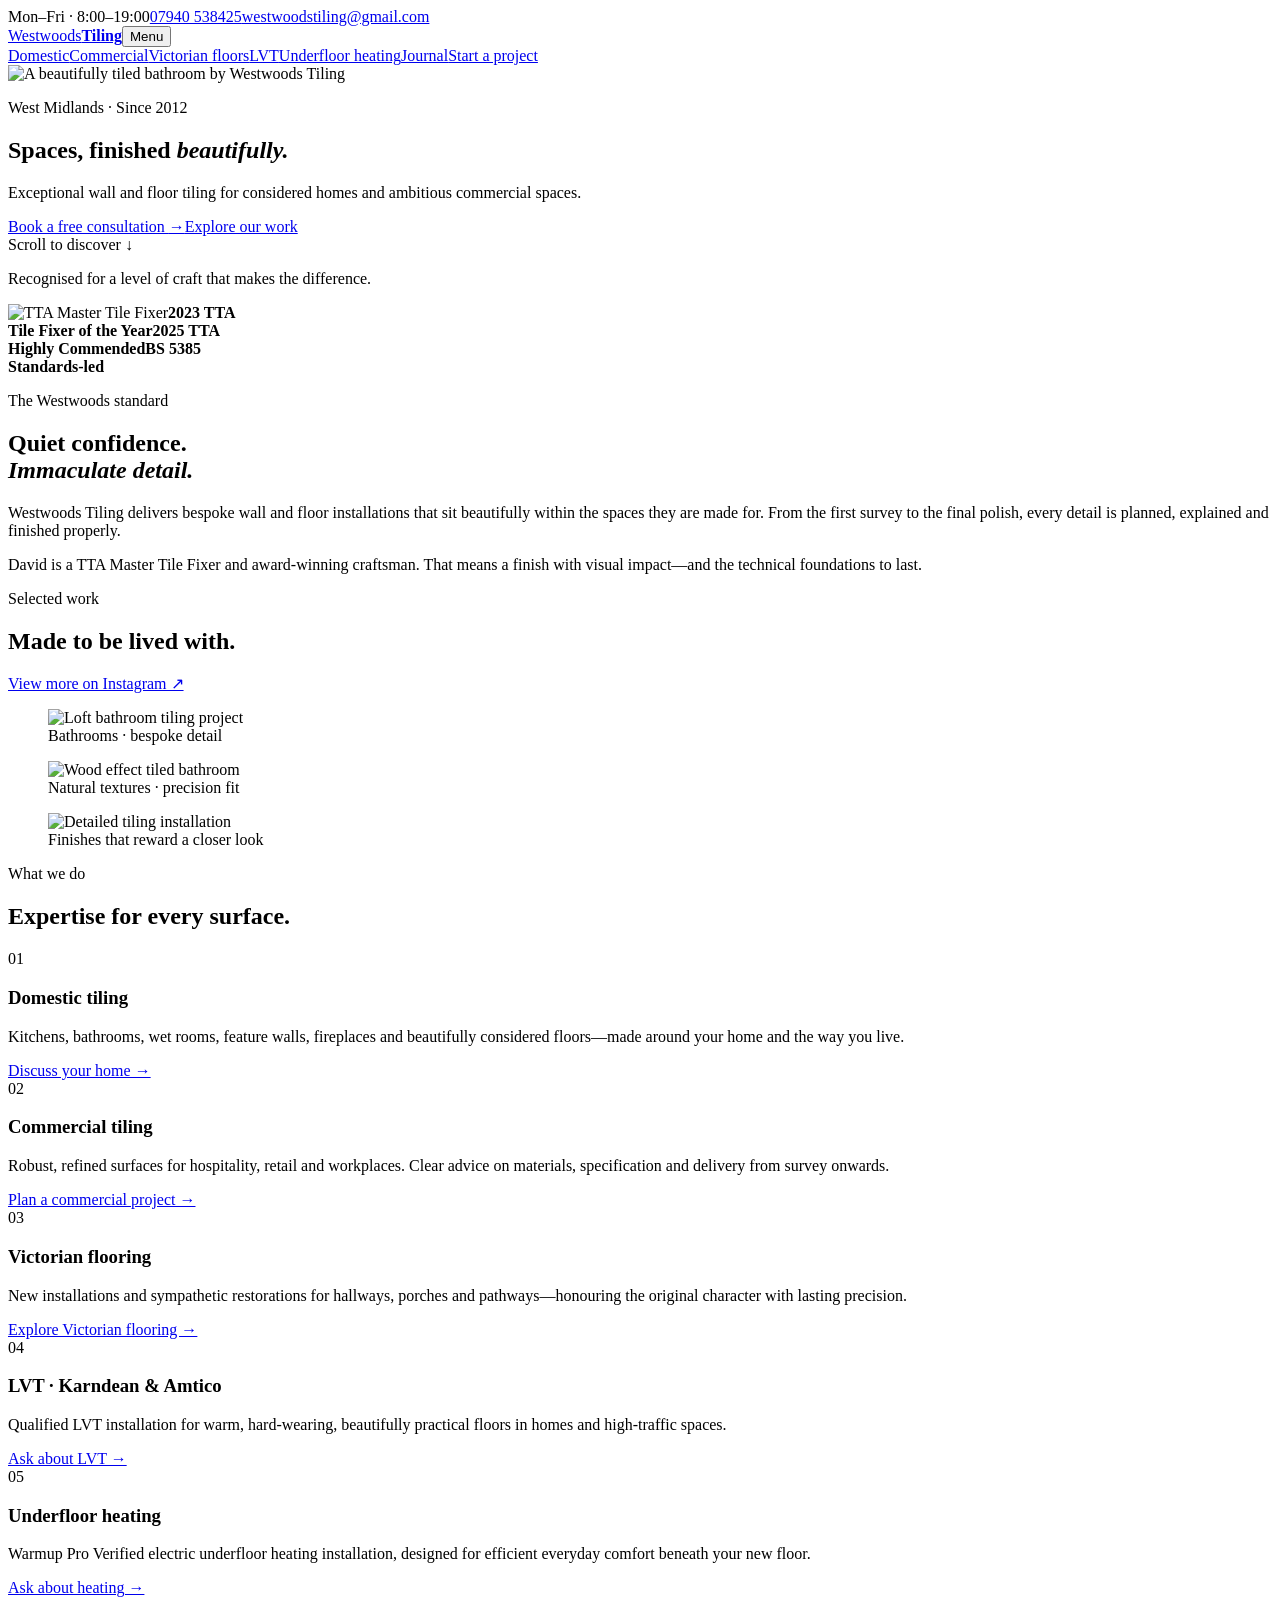
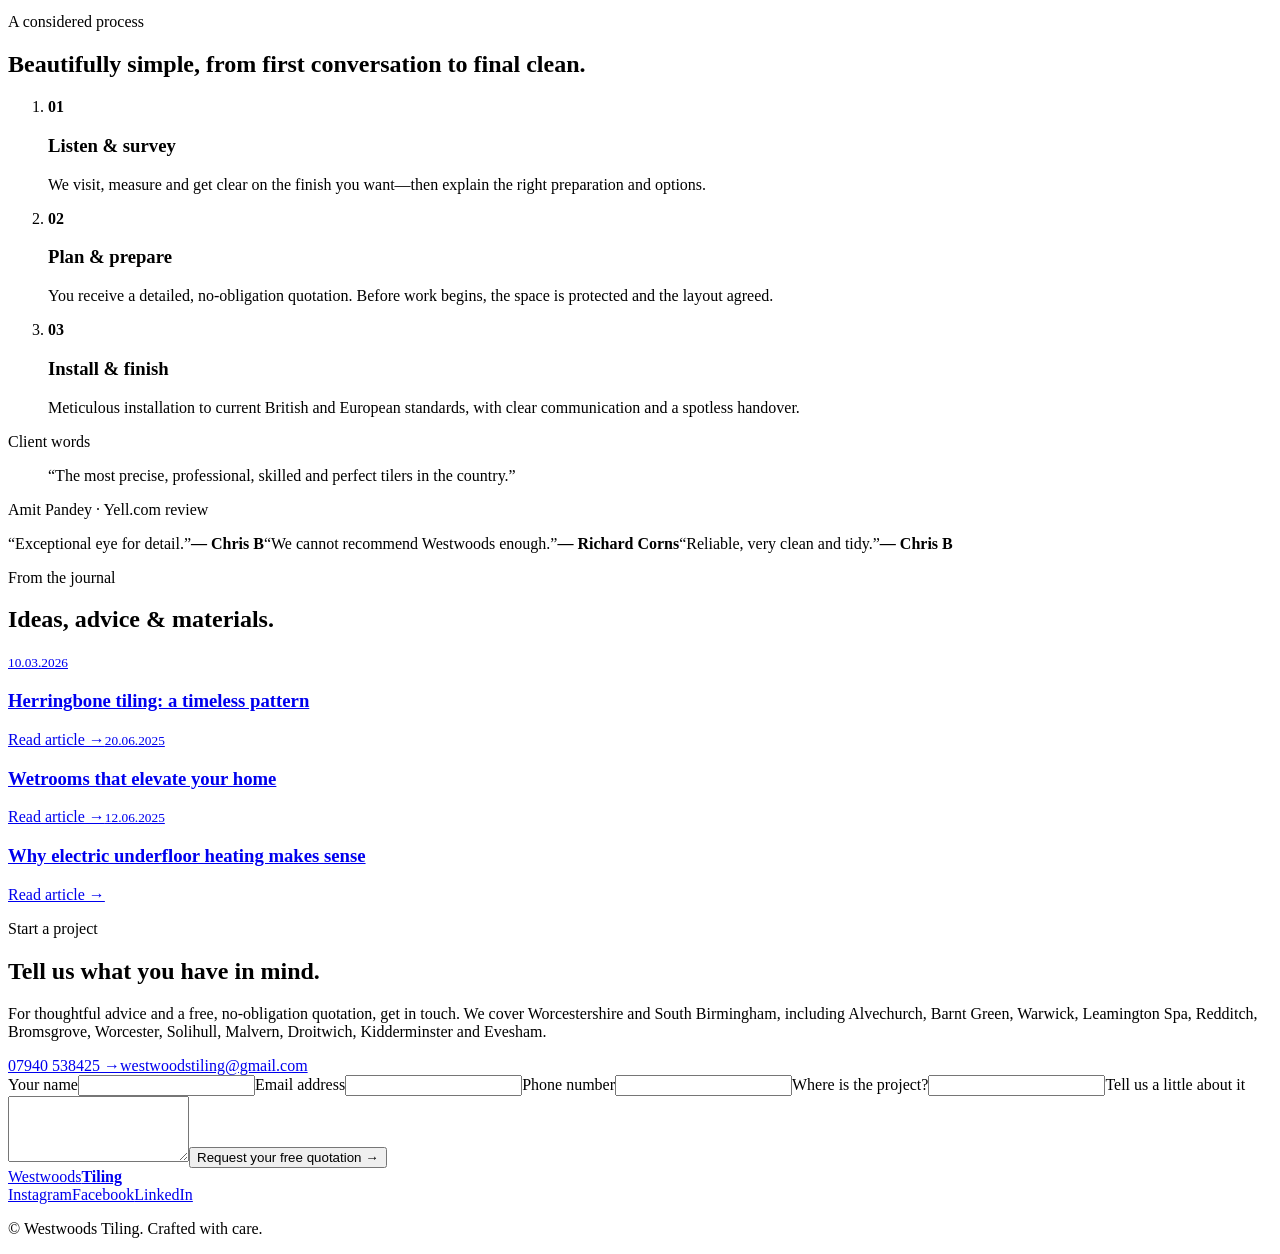
==== index.html @ fbb11a8b "Build premium Westwoods Tiling website" ====
<!doctype html>
<html lang="en-GB">
<head>
  <meta charset="utf-8"><meta name="viewport" content="width=device-width,initial-scale=1">
  <meta name="description" content="Award-winning bespoke wall and floor tiling across Worcestershire and South Birmingham.">
  <title>Westwoods Tiling | Award-winning craftsmanship</title>
  <link rel="preconnect" href="https://fonts.googleapis.com"><link rel="preconnect" href="https://fonts.gstatic.com" crossorigin>
  <link href="https://fonts.googleapis.com/css2?family=DM+Sans:wght@400;500;600;700&family=Playfair+Display:wght@500;600&display=swap" rel="stylesheet">
  <link rel="stylesheet" href="assets/styles.css">
</head>
<body>
  <div class="utility"><span>Mon–Fri · 8:00–19:00</span><a href="tel:07940538425">07940 538425</a><a href="mailto:westwoodstiling@gmail.com">westwoodstiling@gmail.com</a></div>
  <header><a class="brand" href="#top" aria-label="Westwoods Tiling home"><span>Westwoods</span><strong>Tiling</strong></a><button class="menu" aria-expanded="false" aria-controls="nav">Menu <i></i></button><nav id="nav"><a href="services.html#domestic">Domestic</a><a href="services.html#commercial">Commercial</a><a href="services.html#victorian">Victorian floors</a><a href="services.html#lvt">LVT</a><a href="services.html#heating">Underfloor heating</a><a href="#journal">Journal</a><a href="#contact" class="nav-cta">Start a project</a></nav></header>
  <main id="top">
    <section class="hero"><img src="assets/images/hero.webp" alt="A beautifully tiled bathroom by Westwoods Tiling"><div class="hero-shade"></div><div class="hero-copy"><p class="eyebrow">West Midlands · Since 2012</p><h1>Spaces, finished <em>beautifully.</em></h1><p>Exceptional wall and floor tiling for considered homes and ambitious commercial spaces.</p><div class="actions"><a class="button primary" href="#contact">Book a free consultation <span>→</span></a><a class="button ghost" href="#work">Explore our work</a></div></div><div class="scroll">Scroll to discover <span>↓</span></div></section>
    <section class="proof"><p>Recognised for a level of craft that makes the difference.</p><div><img src="assets/images/master-tile-fixer.png" alt="TTA Master Tile Fixer"><b>2023 TTA<br>Tile Fixer of the Year</b><b>2025 TTA<br>Highly Commended</b><b>BS 5385<br>Standards-led</b></div></section>
    <section class="intro"><p class="eyebrow">The Westwoods standard</p><h2>Quiet confidence.<br><em>Immaculate detail.</em></h2><div class="split"><p>Westwoods Tiling delivers bespoke wall and floor installations that sit beautifully within the spaces they are made for. From the first survey to the final polish, every detail is planned, explained and finished properly.</p><p>David is a TTA Master Tile Fixer and award-winning craftsman. That means a finish with visual impact—and the technical foundations to last.</p></div></section>
    <section class="work" id="work"><div class="section-head"><p class="eyebrow">Selected work</p><h2>Made to be lived with.</h2><a href="https://www.instagram.com/westwoodstiling" target="_blank" rel="noopener">View more on Instagram ↗</a></div><div class="gallery"><figure class="large"><img src="assets/images/loft.webp" alt="Loft bathroom tiling project"><figcaption>Bathrooms · bespoke detail</figcaption></figure><figure><img src="assets/images/wood.webp" alt="Wood effect tiled bathroom"><figcaption>Natural textures · precision fit</figcaption></figure><figure><img src="assets/images/work.webp" alt="Detailed tiling installation"><figcaption>Finishes that reward a closer look</figcaption></figure></div></section>
    <section class="services"><p class="eyebrow">What we do</p><h2>Expertise for every surface.</h2><div class="service-grid">
      <article id="domestic"><span>01</span><h3>Domestic tiling</h3><p>Kitchens, bathrooms, wet rooms, feature walls, fireplaces and beautifully considered floors—made around your home and the way you live.</p><a href="#contact">Discuss your home →</a></article>
      <article id="commercial"><span>02</span><h3>Commercial tiling</h3><p>Robust, refined surfaces for hospitality, retail and workplaces. Clear advice on materials, specification and delivery from survey onwards.</p><a href="#contact">Plan a commercial project →</a></article>
      <article id="victorian"><span>03</span><h3>Victorian flooring</h3><p>New installations and sympathetic restorations for hallways, porches and pathways—honouring the original character with lasting precision.</p><a href="#contact">Explore Victorian flooring →</a></article>
      <article id="lvt"><span>04</span><h3>LVT · Karndean &amp; Amtico</h3><p>Qualified LVT installation for warm, hard-wearing, beautifully practical floors in homes and high-traffic spaces.</p><a href="#contact">Ask about LVT →</a></article>
      <article id="heating"><span>05</span><h3>Underfloor heating</h3><p>Warmup Pro Verified electric underfloor heating installation, designed for efficient everyday comfort beneath your new floor.</p><a href="#contact">Ask about heating →</a></article>
    </div></section>
    <section class="process"><div><p class="eyebrow">A considered process</p><h2>Beautifully simple, from first conversation to final clean.</h2></div><ol><li><b>01</b><div><h3>Listen &amp; survey</h3><p>We visit, measure and get clear on the finish you want—then explain the right preparation and options.</p></div></li><li><b>02</b><div><h3>Plan &amp; prepare</h3><p>You receive a detailed, no-obligation quotation. Before work begins, the space is protected and the layout agreed.</p></div></li><li><b>03</b><div><h3>Install &amp; finish</h3><p>Meticulous installation to current British and European standards, with clear communication and a spotless handover.</p></div></li></ol></section>
    <section class="testimonial" id="testimonials"><p class="eyebrow">Client words</p><blockquote>“The most precise, professional, skilled and perfect tilers in the country.”</blockquote><p class="author">Amit Pandey · Yell.com review</p><div class="review-strip"><span>“Exceptional eye for detail.”<b>— Chris B</b></span><span>“We cannot recommend Westwoods enough.”<b>— Richard Corns</b></span><span>“Reliable, very clean and tidy.”<b>— Chris B</b></span></div></section>
    <section class="journal" id="journal"><p class="eyebrow">From the journal</p><h2>Ideas, advice &amp; materials.</h2><div class="journal-grid"><a href="#contact"><small>10.03.2026</small><h3>Herringbone tiling: a timeless pattern</h3><span>Read article →</span></a><a href="#contact"><small>20.06.2025</small><h3>Wetrooms that elevate your home</h3><span>Read article →</span></a><a href="#contact"><small>12.06.2025</small><h3>Why electric underfloor heating makes sense</h3><span>Read article →</span></a></div></section>
    <section class="contact" id="contact"><div><p class="eyebrow">Start a project</p><h2>Tell us what you have in mind.</h2><p>For thoughtful advice and a free, no-obligation quotation, get in touch. We cover Worcestershire and South Birmingham, including Alvechurch, Barnt Green, Warwick, Leamington Spa, Redditch, Bromsgrove, Worcester, Solihull, Malvern, Droitwich, Kidderminster and Evesham.</p><a href="tel:07940538425" class="call">07940 538425 <span>→</span></a><a href="mailto:westwoodstiling@gmail.com">westwoodstiling@gmail.com</a></div><form action="mailto:westwoodstiling@gmail.com" method="post" enctype="text/plain"><label>Your name<input required name="name" autocomplete="name"></label><label>Email address<input required type="email" name="email" autocomplete="email"></label><label>Phone number<input required type="tel" name="phone" autocomplete="tel"></label><label>Where is the project?<input name="location"></label><label>Tell us a little about it<textarea required name="notes" rows="4"></textarea></label><button class="button primary">Request your free quotation <span>→</span></button></form></section>
  </main>
  <footer><a class="brand" href="#top"><span>Westwoods</span><strong>Tiling</strong></a><div><a href="https://www.instagram.com/westwoodstiling" target="_blank" rel="noopener">Instagram</a><a href="https://www.facebook.com/westwoodstiling" target="_blank" rel="noopener">Facebook</a><a href="https://www.linkedin.com/in/david-westwood-88a6281a1" target="_blank" rel="noopener">LinkedIn</a></div><p>© <span id="year"></span> Westwoods Tiling. Crafted with care.</p></footer><script src="assets/main.js"></script>
</body></html>
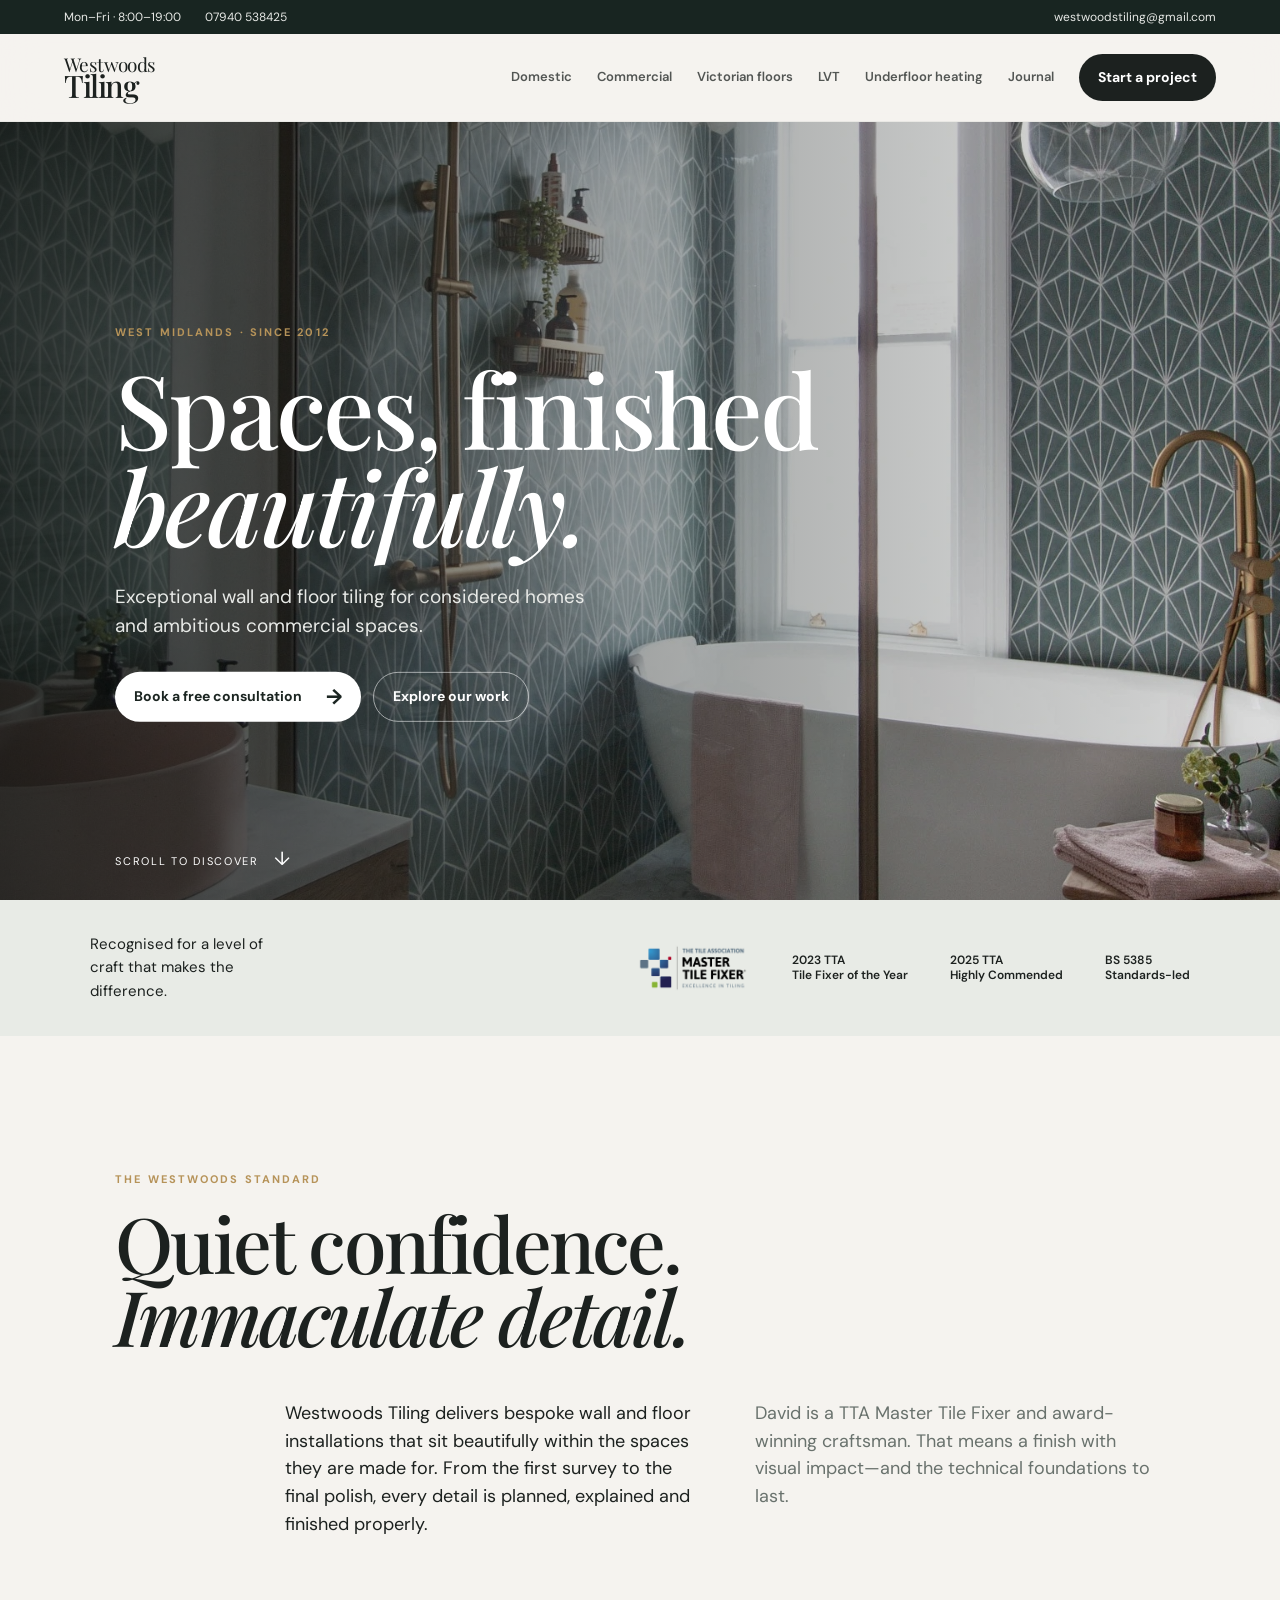
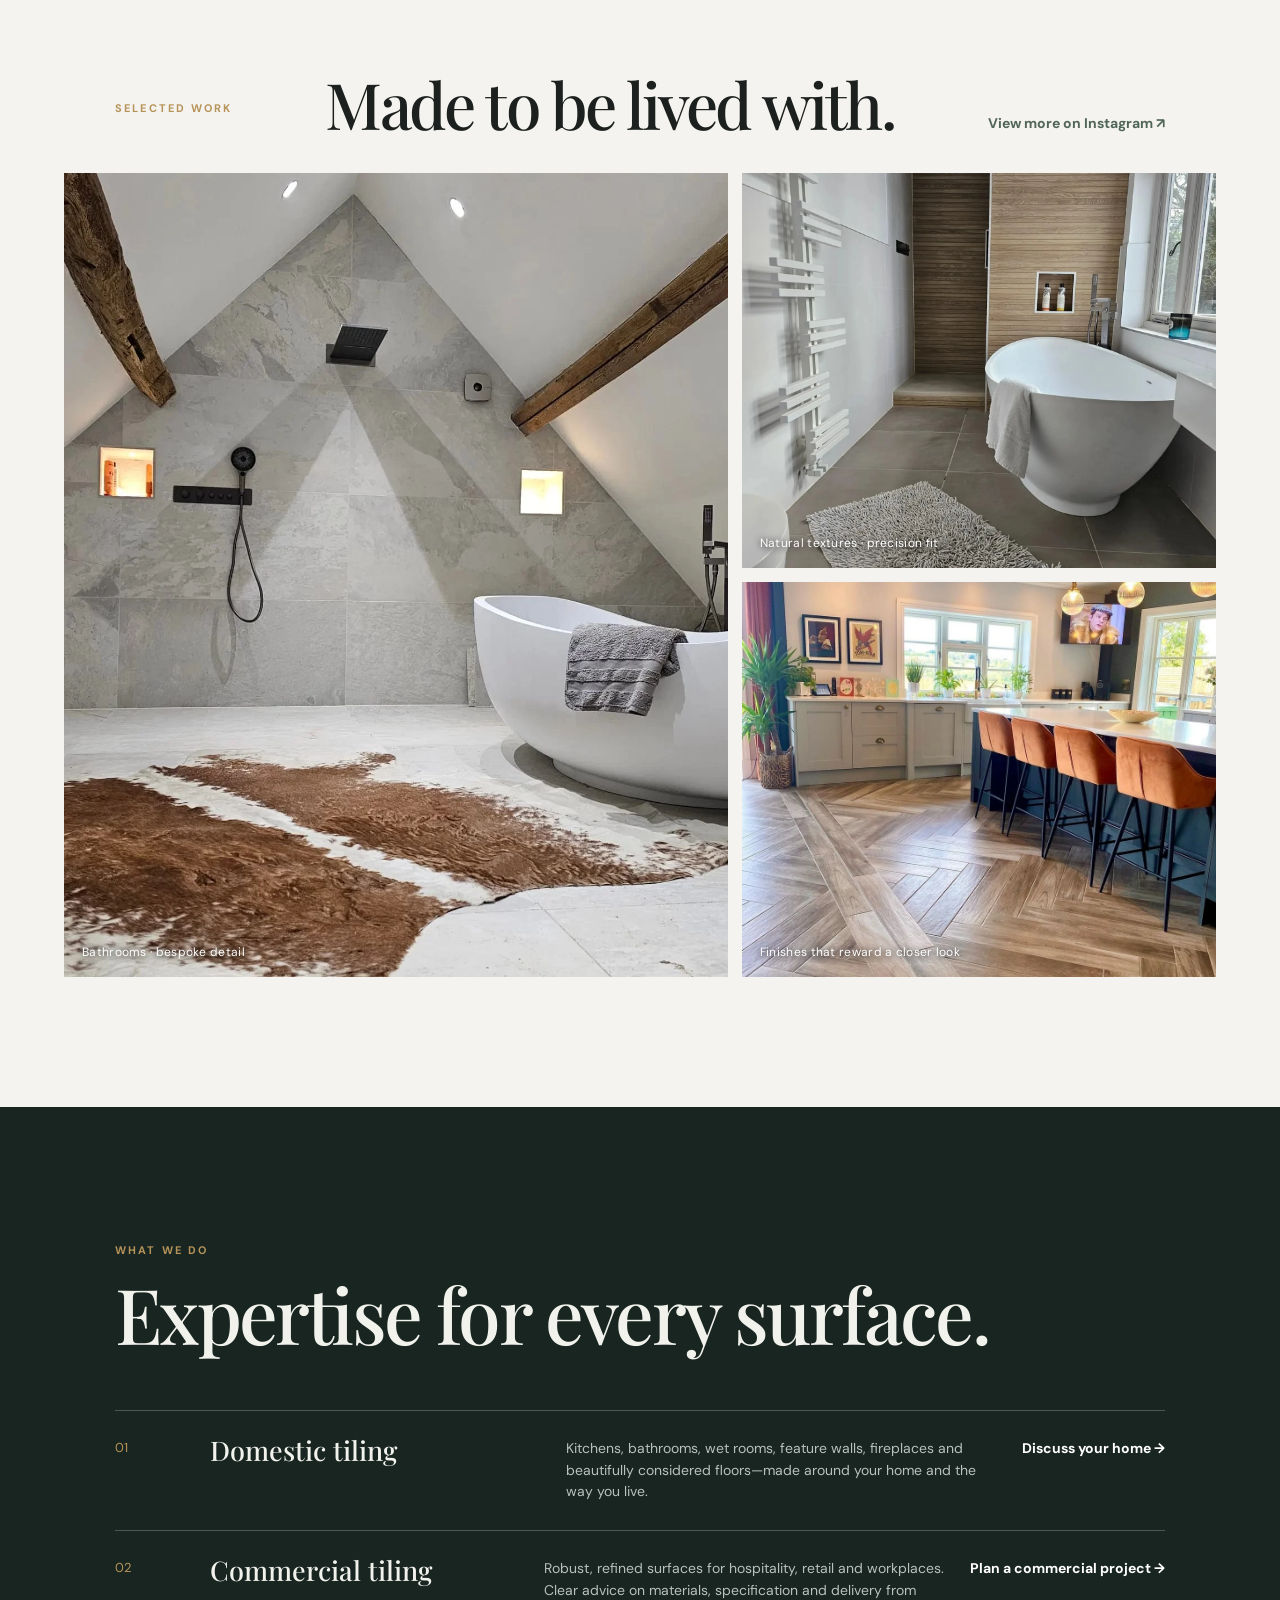
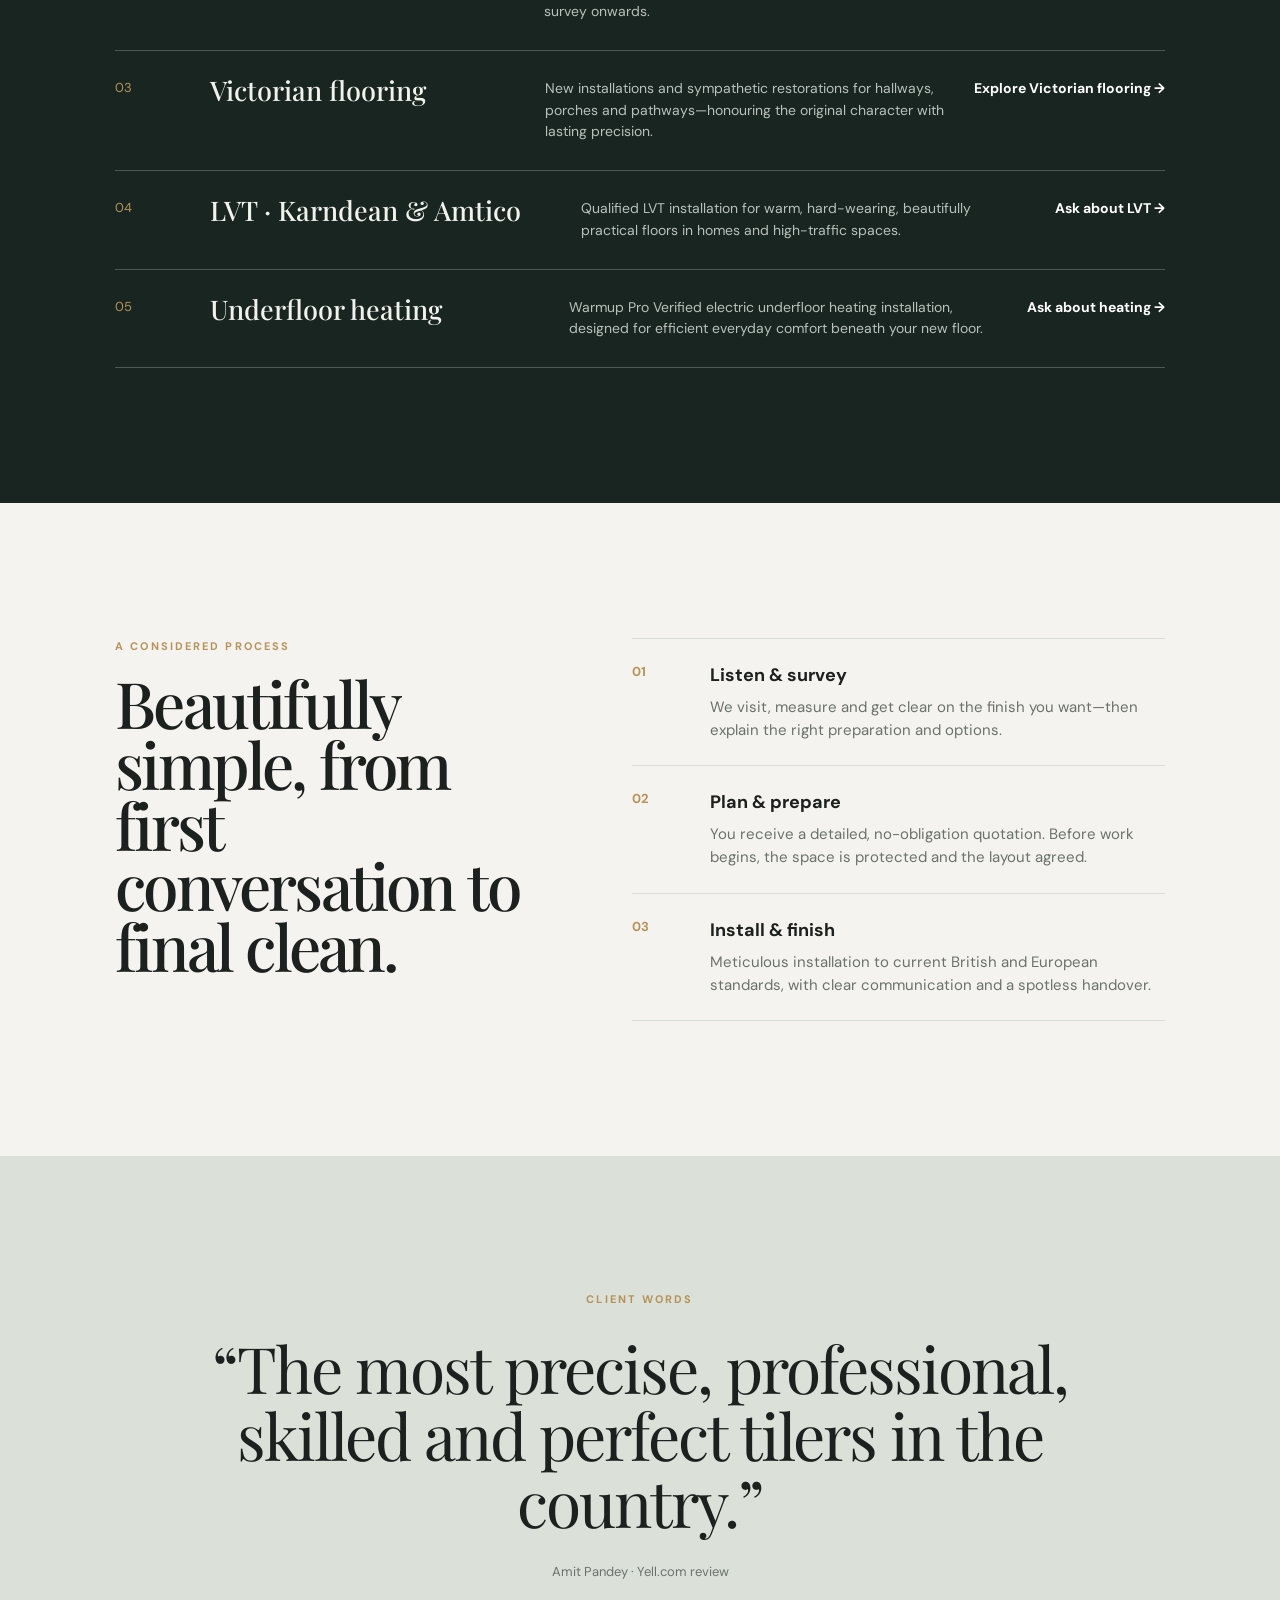
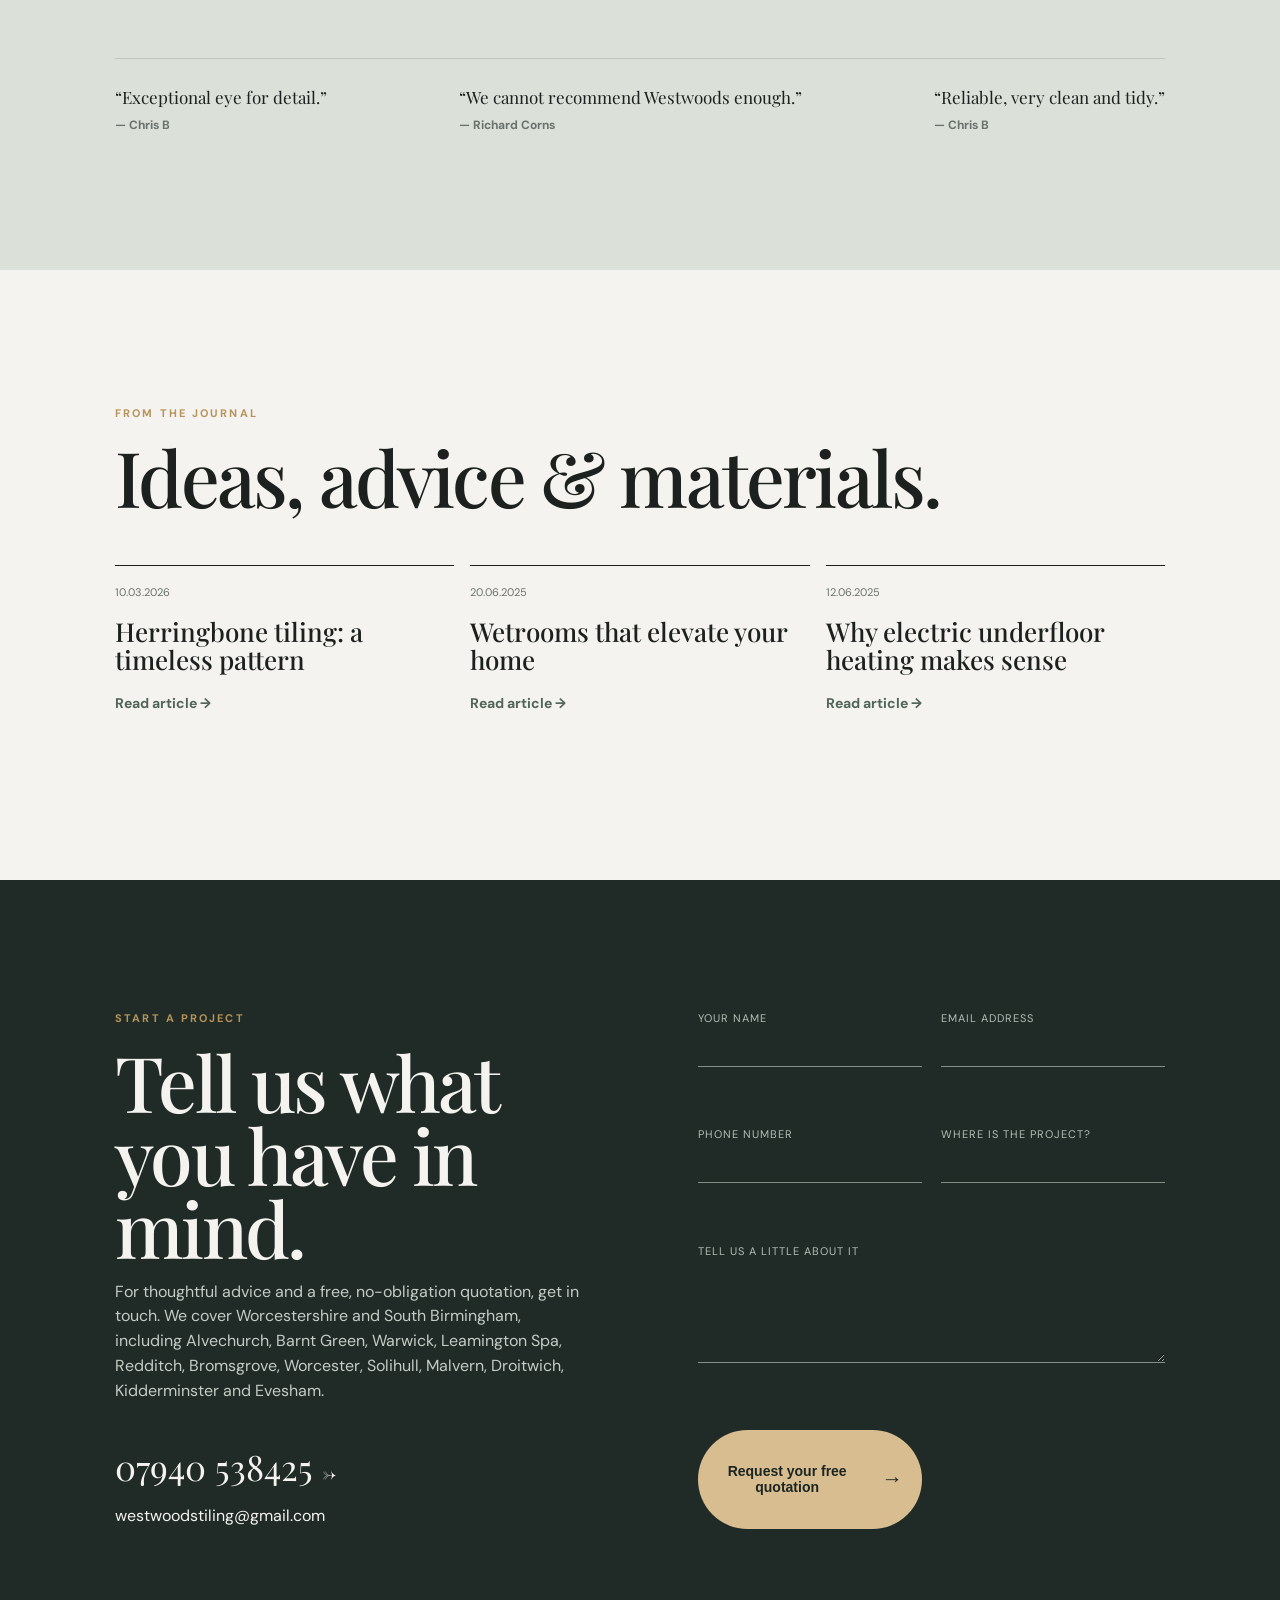
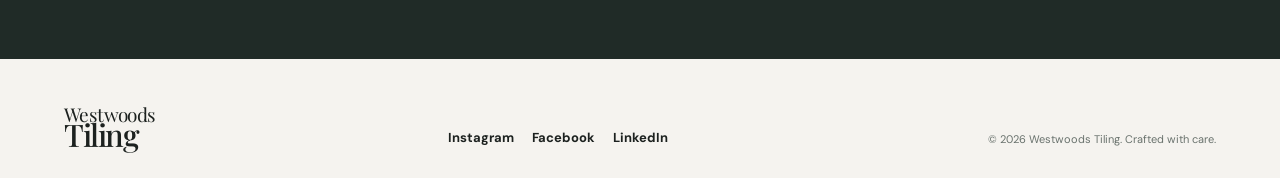
==== commit 74dd5002: "Link dedicated page navigation" ====
--- a/index.html
+++ b/index.html
@@ -10,7 +10,7 @@
 </head>
 <body>
   <div class="utility"><span>Mon–Fri · 8:00–19:00</span><a href="tel:07940538425">07940 538425</a><a href="mailto:westwoodstiling@gmail.com">westwoodstiling@gmail.com</a></div>
-  <header><a class="brand" href="#top" aria-label="Westwoods Tiling home"><span>Westwoods</span><strong>Tiling</strong></a><button class="menu" aria-expanded="false" aria-controls="nav">Menu <i></i></button><nav id="nav"><a href="services.html#domestic">Domestic</a><a href="services.html#commercial">Commercial</a><a href="services.html#victorian">Victorian floors</a><a href="services.html#lvt">LVT</a><a href="services.html#heating">Underfloor heating</a><a href="#journal">Journal</a><a href="#contact" class="nav-cta">Start a project</a></nav></header>
+  <header><a class="brand" href="#top" aria-label="Westwoods Tiling home"><span>Westwoods</span><strong>Tiling</strong></a><button class="menu" aria-expanded="false" aria-controls="nav">Menu <i></i></button><nav id="nav"><a href="domestic.html">Domestic</a><a href="commercial.html">Commercial</a><a href="victorian.html">Victorian floors</a><a href="lvt.html">LVT</a><a href="heating.html">Underfloor heating</a><a href="blog.html">Journal</a><a href="contact.html" class="nav-cta">Start a project</a></nav></header>
   <main id="top">
     <section class="hero"><img src="assets/images/hero.webp" alt="A beautifully tiled bathroom by Westwoods Tiling"><div class="hero-shade"></div><div class="hero-copy"><p class="eyebrow">West Midlands · Since 2012</p><h1>Spaces, finished <em>beautifully.</em></h1><p>Exceptional wall and floor tiling for considered homes and ambitious commercial spaces.</p><div class="actions"><a class="button primary" href="#contact">Book a free consultation <span>→</span></a><a class="button ghost" href="#work">Explore our work</a></div></div><div class="scroll">Scroll to discover <span>↓</span></div></section>
     <section class="proof"><p>Recognised for a level of craft that makes the difference.</p><div><img src="assets/images/master-tile-fixer.png" alt="TTA Master Tile Fixer"><b>2023 TTA<br>Tile Fixer of the Year</b><b>2025 TTA<br>Highly Commended</b><b>BS 5385<br>Standards-led</b></div></section>
--- a/assets/styles.css
+++ b/assets/styles.css
@@ -0,0 +1,2 @@
+:root{--ink:#1c211f;--deep:#182521;--cream:#f5f3ef;--line:#d9ddd7;--muted:#69726d;--gold:#b69359}*{box-sizing:border-box}html{scroll-behavior:smooth}body{margin:0;background:var(--cream);color:var(--ink);font-family:'DM Sans',Arial,sans-serif;font-size:16px;line-height:1.55}a{color:inherit;text-decoration:none}.utility{height:34px;background:var(--deep);color:#e7e9e6;padding:0 5vw;display:flex;gap:24px;align-items:center;font-size:12px}.utility a:last-child{margin-left:auto}header{height:88px;padding:0 5vw;display:flex;justify-content:space-between;align-items:center;background:rgba(245,243,239,.93);backdrop-filter:blur(18px);position:sticky;top:0;z-index:10;border-bottom:1px solid rgba(28,33,31,.05)}.brand{font-family:'Playfair Display',serif;display:flex;flex-direction:column;line-height:.82;font-size:19px;letter-spacing:-.6px}.brand strong{font-size:31px;font-weight:500;letter-spacing:-1.5px}nav{display:flex;align-items:center;gap:25px;font-size:13px;font-weight:600}nav>a:not(.nav-cta){opacity:.75}nav>a:hover{opacity:1}.nav-cta,.button{display:inline-flex;align-items:center;justify-content:center;gap:24px;border-radius:999px;padding:13px 19px;font-size:14px;font-weight:700;border:0;cursor:pointer;transition:.25s}.nav-cta{background:var(--ink);color:white}.menu{display:none}.hero{height:calc(100svh - 122px);min-height:610px;position:relative;color:white;overflow:hidden}.hero>img{width:100%;height:100%;object-fit:cover;object-position:center 55%;filter:saturate(.74)}.hero-shade{position:absolute;inset:0;background:linear-gradient(90deg,rgba(10,16,14,.78) 0%,rgba(10,16,14,.39) 48%,rgba(10,16,14,.08))}.hero-copy{position:absolute;top:50%;left:9vw;max-width:760px;transform:translateY(-47%)}.eyebrow{text-transform:uppercase;letter-spacing:2.1px;font-size:11px;font-weight:700;color:var(--gold);margin:0 0 18px}.hero h1,h2{font-family:'Playfair Display',serif;font-weight:500;letter-spacing:-2.8px;line-height:.95;margin:0}.hero h1{font-size:clamp(56px,8vw,123px)}em{font-style:italic}.hero-copy>p:not(.eyebrow){font-size:19px;max-width:495px;margin:28px 0 32px;color:#e8eae7}.actions{display:flex;gap:12px;flex-wrap:wrap}.primary{background:#fff;color:#1b2521}.primary:hover{background:#d9c09a}.button span,.call span{font-size:21px;line-height:0}.ghost{border:1px solid rgba(255,255,255,.55);color:white}.ghost:hover{background:white;color:var(--ink)}.scroll{position:absolute;bottom:27px;left:9vw;font-size:11px;text-transform:uppercase;letter-spacing:1.7px}.scroll span{font-size:19px;margin-left:10px}.proof{padding:33px 7vw;background:#e8ebe6;display:flex;justify-content:space-between;align-items:center;gap:30px}.proof>p{font-size:15px;max-width:200px;margin:0}.proof>div{display:flex;align-items:center;gap:42px}.proof img{width:114px;height:50px;object-fit:contain;mix-blend-mode:multiply}.proof b{font-size:12px;font-weight:600;line-height:1.25}.intro,.services,.journal{padding:135px 9vw}.intro h2,.services h2,.journal h2,.contact h2{font-size:clamp(45px,6vw,82px)}.split{display:grid;grid-template-columns:1fr 1fr;gap:60px;max-width:880px;margin:48px 0 0 auto}.split p{font-size:18px;margin:0}.split p+ p{color:var(--muted)}.work{padding:0 5vw 130px}.section-head{display:flex;align-items:end;justify-content:space-between;margin:0 4vw 38px}.section-head h2{font-size:clamp(40px,5vw,68px)}.section-head a,.service-grid a,.journal span{color:#516559;font-weight:700;font-size:14px}.gallery{display:grid;grid-template-columns:1.4fr 1fr;gap:14px}.gallery figure{margin:0;height:395px;position:relative;overflow:hidden;background:#ddd}.gallery .large{grid-row:span 2;height:804px}.gallery img{height:100%;width:100%;object-fit:cover;transition:transform .7s}.gallery figure:hover img{transform:scale(1.04)}figcaption{position:absolute;bottom:15px;left:18px;color:white;font-size:12px;letter-spacing:.3px;text-shadow:0 1px 7px #000}.services{background:var(--deep);color:#f2f2ed}.services h2{margin-bottom:60px}.service-grid{border-top:1px solid rgba(255,255,255,.23)}.service-grid article{display:grid;grid-template-columns:70px 1fr 1.3fr auto;gap:25px;padding:27px 0;border-bottom:1px solid rgba(255,255,255,.23);align-items:start}.service-grid span{color:var(--gold);font-size:13px}.service-grid h3{font-family:'Playfair Display',serif;font-size:27px;font-weight:500;margin:-8px 0 0}.service-grid p{margin:0;color:#bac1bc;font-size:14px;max-width:460px}.service-grid a{color:#fff;white-space:nowrap}.process{display:grid;grid-template-columns:.9fr 1.1fr;gap:80px;padding:135px 9vw}.process h2{font-size:clamp(40px,5vw,68px)}ol{list-style:none;padding:0;margin:0}ol li{display:grid;grid-template-columns:60px 1fr;gap:18px;padding:23px 0;border-top:1px solid var(--line)}ol li:last-child{border-bottom:1px solid var(--line)}ol b{color:var(--gold);font-size:13px}ol h3{margin:0 0 6px;font-size:18px}ol p{margin:0;color:var(--muted);font-size:15px}.testimonial{background:#dbe0d9;text-align:center;padding:135px 9vw}.testimonial blockquote{font-family:'Playfair Display',serif;font-size:clamp(35px,5vw,68px);line-height:1.05;letter-spacing:-2px;max-width:1000px;margin:26px auto}.author{font-size:13px;color:var(--muted)}.review-strip{display:flex;justify-content:space-between;gap:20px;border-top:1px solid #bdc5bc;margin-top:76px;padding-top:25px;text-align:left}.review-strip span{font-family:'Playfair Display',serif;font-size:17px}.review-strip b{display:block;font-family:'DM Sans';font-size:12px;color:var(--muted);margin-top:6px}.journal-grid{display:grid;grid-template-columns:repeat(3,1fr);gap:16px;margin-top:52px}.journal-grid a{border-top:1px solid var(--ink);padding:18px 0 30px;min-height:180px;display:flex;flex-direction:column;align-items:start}.journal-grid small{font-size:11px;color:var(--muted)}.journal-grid h3{font-family:'Playfair Display',serif;font-size:26px;line-height:1.1;font-weight:500;margin:17px 0}.journal-grid span{margin-top:auto}.contact{background:#202b27;color:#f5f3ef;display:grid;grid-template-columns:1fr 1fr;gap:9vw;padding:130px 9vw}.contact>div>p:not(.eyebrow){color:#c5ccc5;max-width:520px}.contact .call{font-family:'Playfair Display',serif;font-size:35px;display:block;margin:36px 0 10px}.contact form{display:grid;grid-template-columns:1fr 1fr;gap:19px}.contact label{font-size:11px;text-transform:uppercase;letter-spacing:1px;color:#b4beb5}.contact input,.contact textarea{display:block;width:100%;background:transparent;border:0;border-bottom:1px solid #829088;padding:9px 0;color:white;font:16px 'DM Sans';outline:none}.contact label:last-of-type{grid-column:span 2}.contact form button{justify-self:start;margin-top:8px}.contact .primary{background:#d8bd90}footer{padding:48px 5vw 30px;display:grid;grid-template-columns:1fr 1fr 1fr;align-items:end}footer div{display:flex;gap:18px;font-size:13px;font-weight:700}footer p{font-size:11px;color:var(--muted);text-align:right;margin:0}
+@media(max-width:800px){.utility{padding:0 20px;gap:14px}.utility span,.utility a:last-child{display:none}header{height:73px;padding:0 20px}.menu{display:flex;border:0;background:transparent;gap:9px;font:600 13px 'DM Sans';align-items:center}.menu i,.menu i:after{height:1px;width:16px;background:var(--ink);display:block;content:'';position:relative}.menu i:after{position:absolute;top:5px}nav{display:none;position:absolute;top:73px;left:0;right:0;background:var(--cream);padding:12px 20px 22px;box-shadow:0 16px 25px #1c211f12;flex-direction:column;align-items:start;gap:17px}nav.open{display:flex}.hero{height:calc(100svh - 107px);min-height:600px}.hero-copy{left:24px;right:24px}.hero h1{font-size:60px;letter-spacing:-2px}.hero-copy>p:not(.eyebrow){font-size:16px}.scroll{left:24px}.proof{padding:26px 24px;display:block}.proof>p{max-width:none;margin-bottom:20px}.proof>div{gap:14px;justify-content:space-between}.proof img{width:91px}.proof b{font-size:10px}.intro,.services,.journal{padding:80px 24px}.split,.process,.contact{display:block}.split{margin-top:30px}.split p{font-size:16px;margin:0 0 20px}.work{padding:0 12px 80px}.section-head{margin:0 12px 30px;display:block}.section-head h2{margin-bottom:17px}.gallery{grid-template-columns:1fr 1fr;gap:8px}.gallery figure{height:235px}.gallery .large{height:480px;grid-column:span 2;grid-row:auto}.service-grid article{grid-template-columns:35px 1fr;gap:12px;padding:24px 0}.service-grid p,.service-grid a{grid-column:2}.service-grid h3{font-size:24px}.process{padding:80px 24px}.process>div{margin-bottom:44px}.testimonial{padding:80px 24px}.testimonial blockquote{letter-spacing:-1px}.review-strip{display:block;margin-top:45px}.review-strip span{display:block;margin:0 0 22px}.journal-grid{display:block;margin-top:30px}.journal-grid a{min-height:145px}.contact{padding:80px 24px}.contact>div{margin-bottom:48px}.contact .call{font-size:29px}.contact form{display:block}.contact label{display:block;margin-bottom:20px}.contact form button{width:100%}footer{padding:35px 24px;display:block}footer div{margin:26px 0}footer p{text-align:left}.contact h2{font-size:48px}}
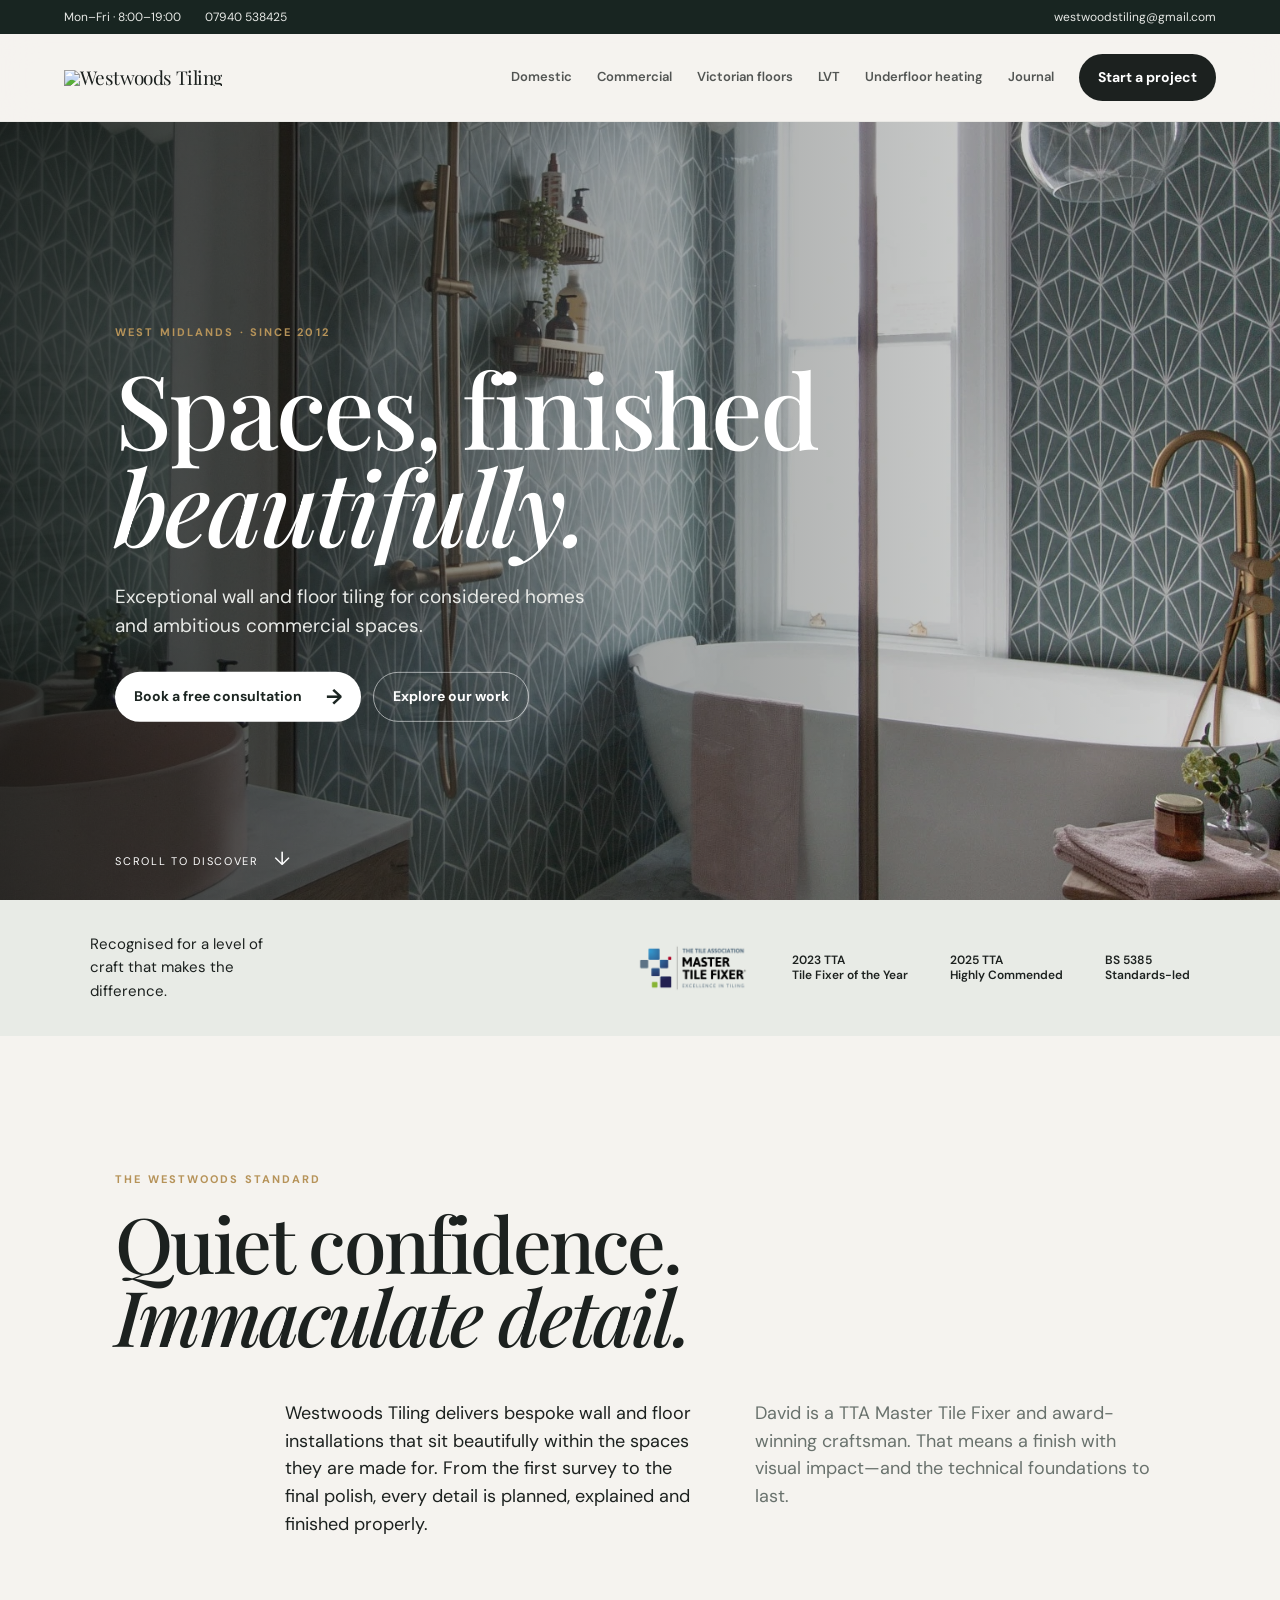
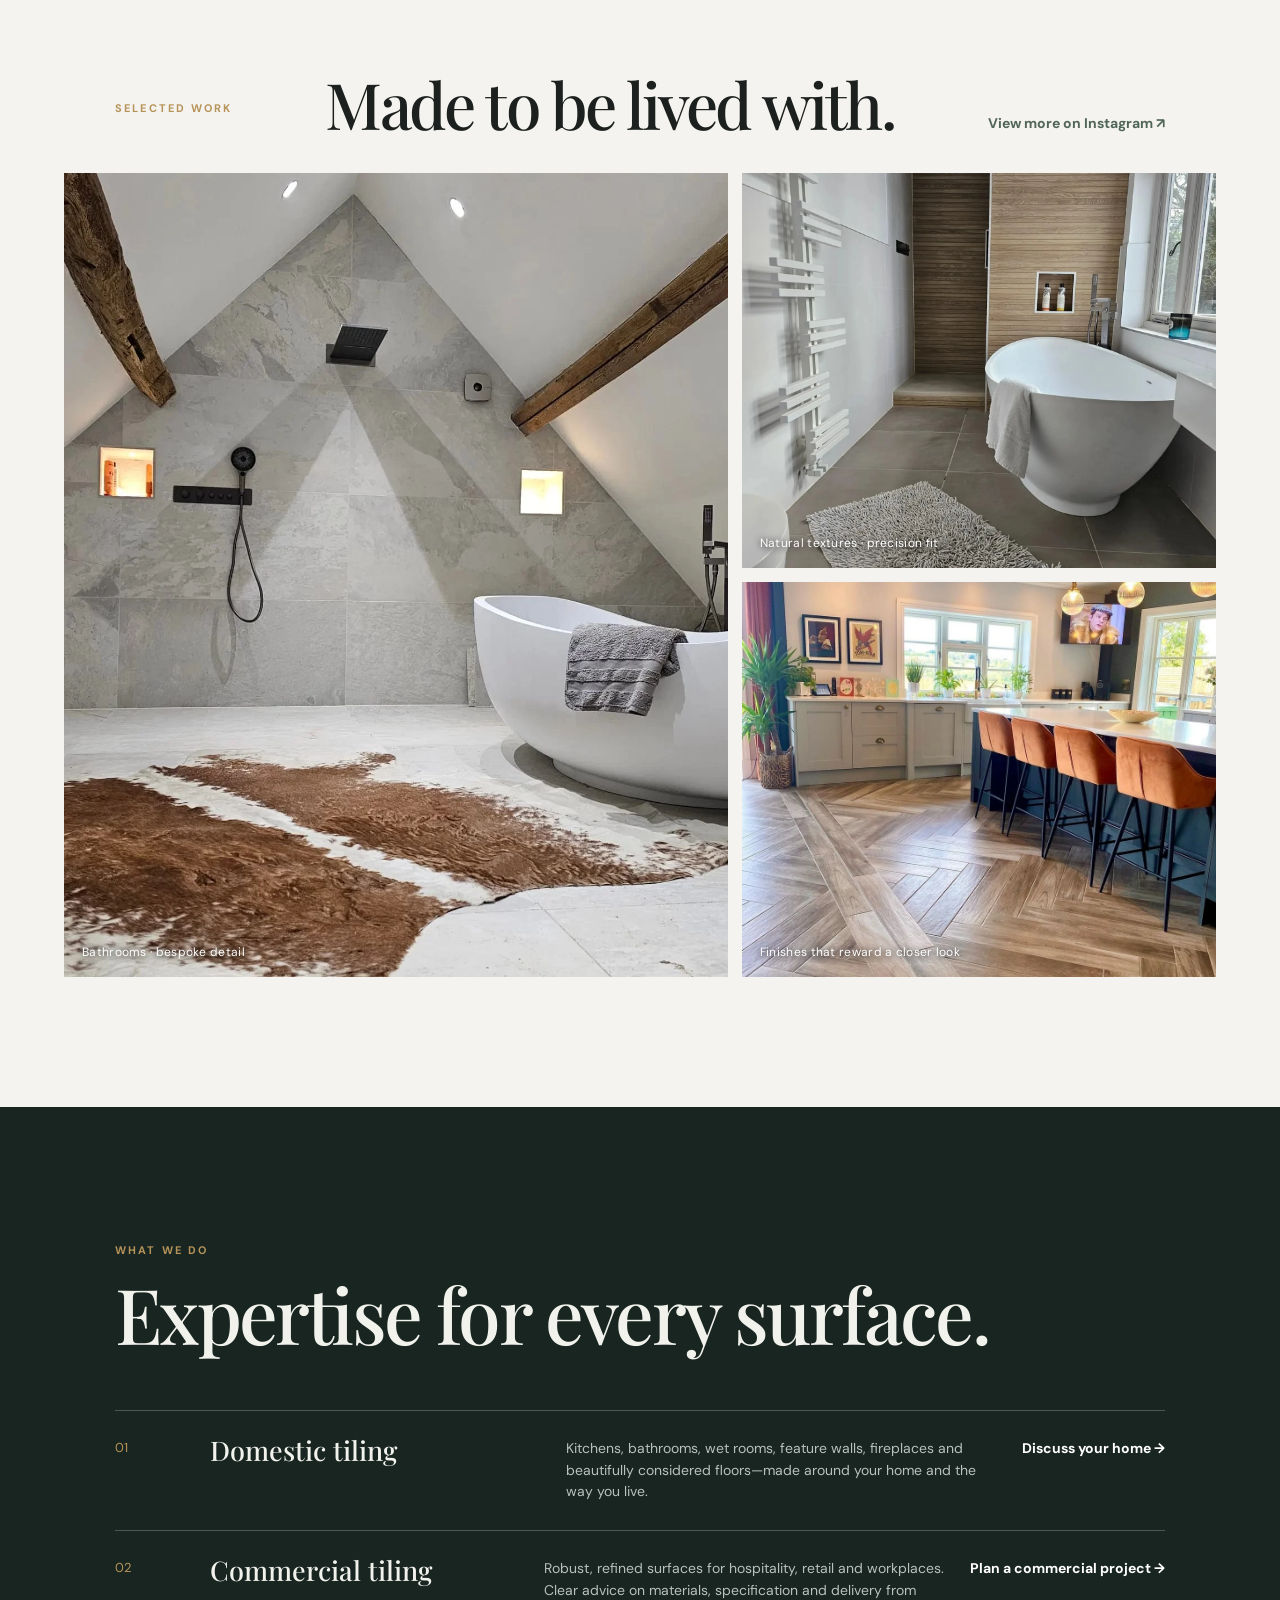
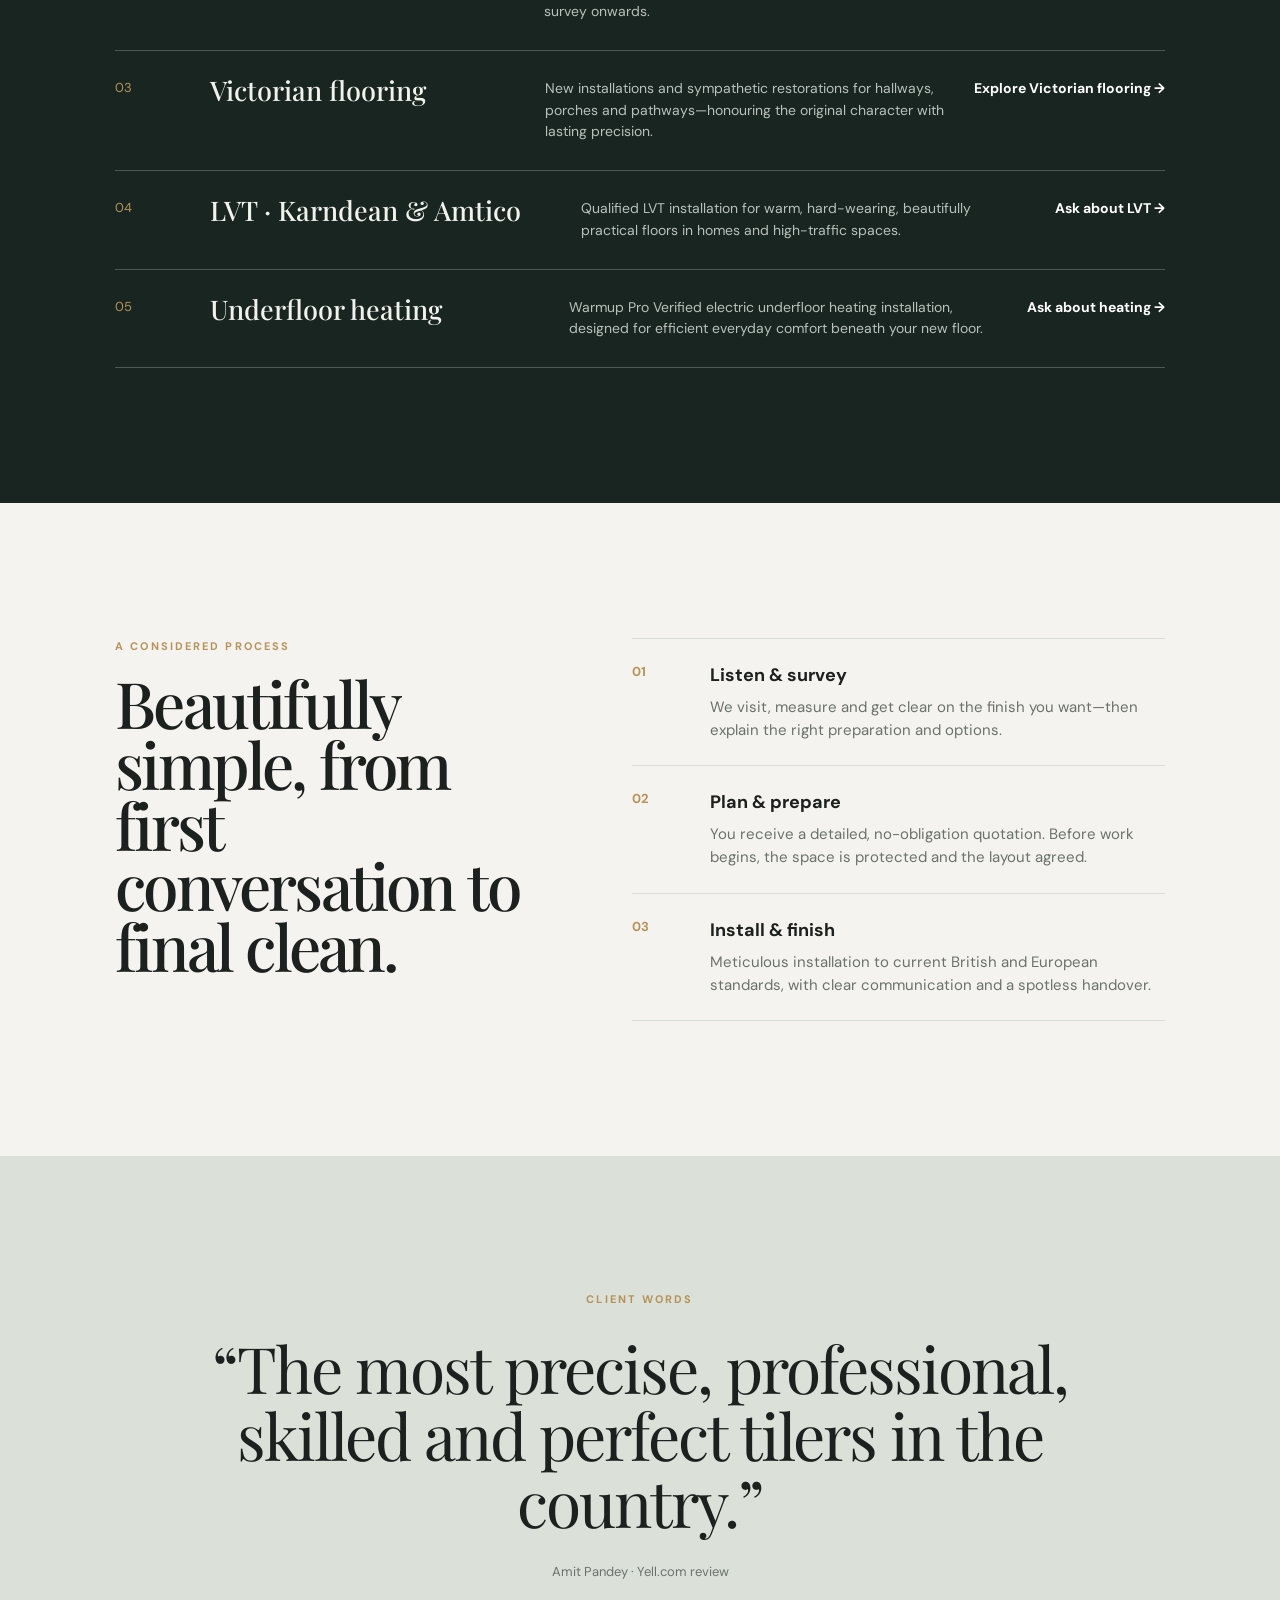
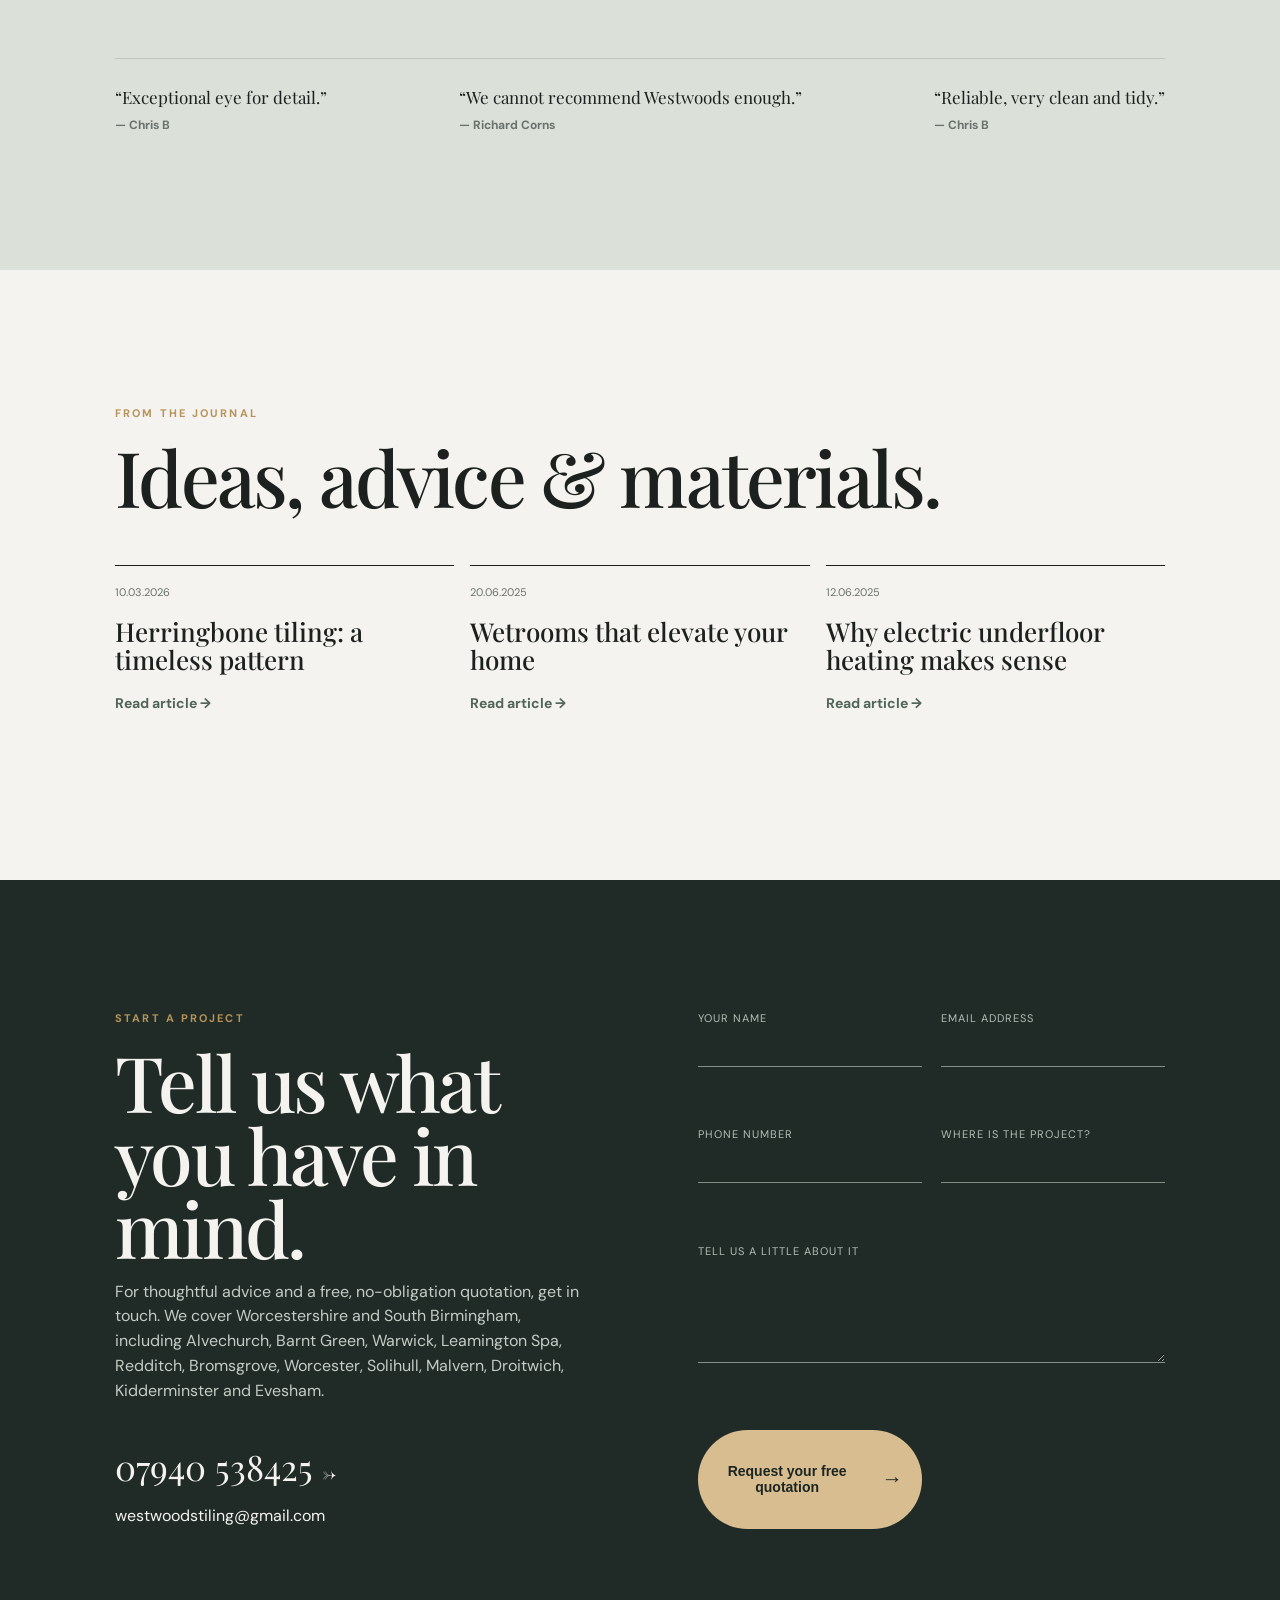
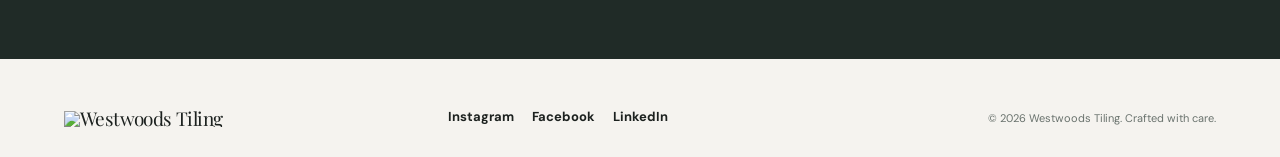
==== commit 8e3d33b5: "Add polished Westwoods horizontal logo and crisp CTAs" ====
--- a/index.html
+++ b/index.html
@@ -10,7 +10,7 @@
 </head>
 <body>
   <div class="utility"><span>Mon–Fri · 8:00–19:00</span><a href="tel:07940538425">07940 538425</a><a href="mailto:westwoodstiling@gmail.com">westwoodstiling@gmail.com</a></div>
-  <header><a class="brand" href="#top" aria-label="Westwoods Tiling home"><span>Westwoods</span><strong>Tiling</strong></a><button class="menu" aria-expanded="false" aria-controls="nav">Menu <i></i></button><nav id="nav"><a href="domestic.html">Domestic</a><a href="commercial.html">Commercial</a><a href="victorian.html">Victorian floors</a><a href="lvt.html">LVT</a><a href="heating.html">Underfloor heating</a><a href="blog.html">Journal</a><a href="contact.html" class="nav-cta">Start a project</a></nav></header>
+  <header><a class="brand" href="#top" aria-label="Westwoods Tiling home"><img src="assets/images/westwoods-wordmark.png" alt="Westwoods Tiling"></a><button class="menu" aria-expanded="false" aria-controls="nav">Menu <i></i></button><nav id="nav"><a href="domestic.html">Domestic</a><a href="commercial.html">Commercial</a><a href="victorian.html">Victorian floors</a><a href="lvt.html">LVT</a><a href="heating.html">Underfloor heating</a><a href="blog.html">Journal</a><a href="contact.html" class="nav-cta">Start a project</a></nav></header>
   <main id="top">
     <section class="hero"><img src="assets/images/hero.webp" alt="A beautifully tiled bathroom by Westwoods Tiling"><div class="hero-shade"></div><div class="hero-copy"><p class="eyebrow">West Midlands · Since 2012</p><h1>Spaces, finished <em>beautifully.</em></h1><p>Exceptional wall and floor tiling for considered homes and ambitious commercial spaces.</p><div class="actions"><a class="button primary" href="#contact">Book a free consultation <span>→</span></a><a class="button ghost" href="#work">Explore our work</a></div></div><div class="scroll">Scroll to discover <span>↓</span></div></section>
     <section class="proof"><p>Recognised for a level of craft that makes the difference.</p><div><img src="assets/images/master-tile-fixer.png" alt="TTA Master Tile Fixer"><b>2023 TTA<br>Tile Fixer of the Year</b><b>2025 TTA<br>Highly Commended</b><b>BS 5385<br>Standards-led</b></div></section>
@@ -28,5 +28,5 @@
     <section class="journal" id="journal"><p class="eyebrow">From the journal</p><h2>Ideas, advice &amp; materials.</h2><div class="journal-grid"><a href="#contact"><small>10.03.2026</small><h3>Herringbone tiling: a timeless pattern</h3><span>Read article →</span></a><a href="#contact"><small>20.06.2025</small><h3>Wetrooms that elevate your home</h3><span>Read article →</span></a><a href="#contact"><small>12.06.2025</small><h3>Why electric underfloor heating makes sense</h3><span>Read article →</span></a></div></section>
     <section class="contact" id="contact"><div><p class="eyebrow">Start a project</p><h2>Tell us what you have in mind.</h2><p>For thoughtful advice and a free, no-obligation quotation, get in touch. We cover Worcestershire and South Birmingham, including Alvechurch, Barnt Green, Warwick, Leamington Spa, Redditch, Bromsgrove, Worcester, Solihull, Malvern, Droitwich, Kidderminster and Evesham.</p><a href="tel:07940538425" class="call">07940 538425 <span>→</span></a><a href="mailto:westwoodstiling@gmail.com">westwoodstiling@gmail.com</a></div><form action="mailto:westwoodstiling@gmail.com" method="post" enctype="text/plain"><label>Your name<input required name="name" autocomplete="name"></label><label>Email address<input required type="email" name="email" autocomplete="email"></label><label>Phone number<input required type="tel" name="phone" autocomplete="tel"></label><label>Where is the project?<input name="location"></label><label>Tell us a little about it<textarea required name="notes" rows="4"></textarea></label><button class="button primary">Request your free quotation <span>→</span></button></form></section>
   </main>
-  <footer><a class="brand" href="#top"><span>Westwoods</span><strong>Tiling</strong></a><div><a href="https://www.instagram.com/westwoodstiling" target="_blank" rel="noopener">Instagram</a><a href="https://www.facebook.com/westwoodstiling" target="_blank" rel="noopener">Facebook</a><a href="https://www.linkedin.com/in/david-westwood-88a6281a1" target="_blank" rel="noopener">LinkedIn</a></div><p>© <span id="year"></span> Westwoods Tiling. Crafted with care.</p></footer><script src="assets/main.js"></script>
+  <footer><a class="brand" href="#top"><img src="assets/images/westwoods-wordmark.png" alt="Westwoods Tiling"></a><div><a href="https://www.instagram.com/westwoodstiling" target="_blank" rel="noopener">Instagram</a><a href="https://www.facebook.com/westwoodstiling" target="_blank" rel="noopener">Facebook</a><a href="https://www.linkedin.com/in/david-westwood-88a6281a1" target="_blank" rel="noopener">LinkedIn</a></div><p>© <span id="year"></span> Westwoods Tiling. Crafted with care.</p></footer><script src="assets/main.js"></script>
 </body></html>
--- a/assets/styles.css
+++ b/assets/styles.css
@@ -1,2 +1,4 @@
 :root{--ink:#1c211f;--deep:#182521;--cream:#f5f3ef;--line:#d9ddd7;--muted:#69726d;--gold:#b69359}*{box-sizing:border-box}html{scroll-behavior:smooth}body{margin:0;background:var(--cream);color:var(--ink);font-family:'DM Sans',Arial,sans-serif;font-size:16px;line-height:1.55}a{color:inherit;text-decoration:none}.utility{height:34px;background:var(--deep);color:#e7e9e6;padding:0 5vw;display:flex;gap:24px;align-items:center;font-size:12px}.utility a:last-child{margin-left:auto}header{height:88px;padding:0 5vw;display:flex;justify-content:space-between;align-items:center;background:rgba(245,243,239,.93);backdrop-filter:blur(18px);position:sticky;top:0;z-index:10;border-bottom:1px solid rgba(28,33,31,.05)}.brand{font-family:'Playfair Display',serif;display:flex;flex-direction:column;line-height:.82;font-size:19px;letter-spacing:-.6px}.brand strong{font-size:31px;font-weight:500;letter-spacing:-1.5px}nav{display:flex;align-items:center;gap:25px;font-size:13px;font-weight:600}nav>a:not(.nav-cta){opacity:.75}nav>a:hover{opacity:1}.nav-cta,.button{display:inline-flex;align-items:center;justify-content:center;gap:24px;border-radius:999px;padding:13px 19px;font-size:14px;font-weight:700;border:0;cursor:pointer;transition:.25s}.nav-cta{background:var(--ink);color:white}.menu{display:none}.hero{height:calc(100svh - 122px);min-height:610px;position:relative;color:white;overflow:hidden}.hero>img{width:100%;height:100%;object-fit:cover;object-position:center 55%;filter:saturate(.74)}.hero-shade{position:absolute;inset:0;background:linear-gradient(90deg,rgba(10,16,14,.78) 0%,rgba(10,16,14,.39) 48%,rgba(10,16,14,.08))}.hero-copy{position:absolute;top:50%;left:9vw;max-width:760px;transform:translateY(-47%)}.eyebrow{text-transform:uppercase;letter-spacing:2.1px;font-size:11px;font-weight:700;color:var(--gold);margin:0 0 18px}.hero h1,h2{font-family:'Playfair Display',serif;font-weight:500;letter-spacing:-2.8px;line-height:.95;margin:0}.hero h1{font-size:clamp(56px,8vw,123px)}em{font-style:italic}.hero-copy>p:not(.eyebrow){font-size:19px;max-width:495px;margin:28px 0 32px;color:#e8eae7}.actions{display:flex;gap:12px;flex-wrap:wrap}.primary{background:#fff;color:#1b2521}.primary:hover{background:#d9c09a}.button span,.call span{font-size:21px;line-height:0}.ghost{border:1px solid rgba(255,255,255,.55);color:white}.ghost:hover{background:white;color:var(--ink)}.scroll{position:absolute;bottom:27px;left:9vw;font-size:11px;text-transform:uppercase;letter-spacing:1.7px}.scroll span{font-size:19px;margin-left:10px}.proof{padding:33px 7vw;background:#e8ebe6;display:flex;justify-content:space-between;align-items:center;gap:30px}.proof>p{font-size:15px;max-width:200px;margin:0}.proof>div{display:flex;align-items:center;gap:42px}.proof img{width:114px;height:50px;object-fit:contain;mix-blend-mode:multiply}.proof b{font-size:12px;font-weight:600;line-height:1.25}.intro,.services,.journal{padding:135px 9vw}.intro h2,.services h2,.journal h2,.contact h2{font-size:clamp(45px,6vw,82px)}.split{display:grid;grid-template-columns:1fr 1fr;gap:60px;max-width:880px;margin:48px 0 0 auto}.split p{font-size:18px;margin:0}.split p+ p{color:var(--muted)}.work{padding:0 5vw 130px}.section-head{display:flex;align-items:end;justify-content:space-between;margin:0 4vw 38px}.section-head h2{font-size:clamp(40px,5vw,68px)}.section-head a,.service-grid a,.journal span{color:#516559;font-weight:700;font-size:14px}.gallery{display:grid;grid-template-columns:1.4fr 1fr;gap:14px}.gallery figure{margin:0;height:395px;position:relative;overflow:hidden;background:#ddd}.gallery .large{grid-row:span 2;height:804px}.gallery img{height:100%;width:100%;object-fit:cover;transition:transform .7s}.gallery figure:hover img{transform:scale(1.04)}figcaption{position:absolute;bottom:15px;left:18px;color:white;font-size:12px;letter-spacing:.3px;text-shadow:0 1px 7px #000}.services{background:var(--deep);color:#f2f2ed}.services h2{margin-bottom:60px}.service-grid{border-top:1px solid rgba(255,255,255,.23)}.service-grid article{display:grid;grid-template-columns:70px 1fr 1.3fr auto;gap:25px;padding:27px 0;border-bottom:1px solid rgba(255,255,255,.23);align-items:start}.service-grid span{color:var(--gold);font-size:13px}.service-grid h3{font-family:'Playfair Display',serif;font-size:27px;font-weight:500;margin:-8px 0 0}.service-grid p{margin:0;color:#bac1bc;font-size:14px;max-width:460px}.service-grid a{color:#fff;white-space:nowrap}.process{display:grid;grid-template-columns:.9fr 1.1fr;gap:80px;padding:135px 9vw}.process h2{font-size:clamp(40px,5vw,68px)}ol{list-style:none;padding:0;margin:0}ol li{display:grid;grid-template-columns:60px 1fr;gap:18px;padding:23px 0;border-top:1px solid var(--line)}ol li:last-child{border-bottom:1px solid var(--line)}ol b{color:var(--gold);font-size:13px}ol h3{margin:0 0 6px;font-size:18px}ol p{margin:0;color:var(--muted);font-size:15px}.testimonial{background:#dbe0d9;text-align:center;padding:135px 9vw}.testimonial blockquote{font-family:'Playfair Display',serif;font-size:clamp(35px,5vw,68px);line-height:1.05;letter-spacing:-2px;max-width:1000px;margin:26px auto}.author{font-size:13px;color:var(--muted)}.review-strip{display:flex;justify-content:space-between;gap:20px;border-top:1px solid #bdc5bc;margin-top:76px;padding-top:25px;text-align:left}.review-strip span{font-family:'Playfair Display',serif;font-size:17px}.review-strip b{display:block;font-family:'DM Sans';font-size:12px;color:var(--muted);margin-top:6px}.journal-grid{display:grid;grid-template-columns:repeat(3,1fr);gap:16px;margin-top:52px}.journal-grid a{border-top:1px solid var(--ink);padding:18px 0 30px;min-height:180px;display:flex;flex-direction:column;align-items:start}.journal-grid small{font-size:11px;color:var(--muted)}.journal-grid h3{font-family:'Playfair Display',serif;font-size:26px;line-height:1.1;font-weight:500;margin:17px 0}.journal-grid span{margin-top:auto}.contact{background:#202b27;color:#f5f3ef;display:grid;grid-template-columns:1fr 1fr;gap:9vw;padding:130px 9vw}.contact>div>p:not(.eyebrow){color:#c5ccc5;max-width:520px}.contact .call{font-family:'Playfair Display',serif;font-size:35px;display:block;margin:36px 0 10px}.contact form{display:grid;grid-template-columns:1fr 1fr;gap:19px}.contact label{font-size:11px;text-transform:uppercase;letter-spacing:1px;color:#b4beb5}.contact input,.contact textarea{display:block;width:100%;background:transparent;border:0;border-bottom:1px solid #829088;padding:9px 0;color:white;font:16px 'DM Sans';outline:none}.contact label:last-of-type{grid-column:span 2}.contact form button{justify-self:start;margin-top:8px}.contact .primary{background:#d8bd90}footer{padding:48px 5vw 30px;display:grid;grid-template-columns:1fr 1fr 1fr;align-items:end}footer div{display:flex;gap:18px;font-size:13px;font-weight:700}footer p{font-size:11px;color:var(--muted);text-align:right;margin:0}
 @media(max-width:800px){.utility{padding:0 20px;gap:14px}.utility span,.utility a:last-child{display:none}header{height:73px;padding:0 20px}.menu{display:flex;border:0;background:transparent;gap:9px;font:600 13px 'DM Sans';align-items:center}.menu i,.menu i:after{height:1px;width:16px;background:var(--ink);display:block;content:'';position:relative}.menu i:after{position:absolute;top:5px}nav{display:none;position:absolute;top:73px;left:0;right:0;background:var(--cream);padding:12px 20px 22px;box-shadow:0 16px 25px #1c211f12;flex-direction:column;align-items:start;gap:17px}nav.open{display:flex}.hero{height:calc(100svh - 107px);min-height:600px}.hero-copy{left:24px;right:24px}.hero h1{font-size:60px;letter-spacing:-2px}.hero-copy>p:not(.eyebrow){font-size:16px}.scroll{left:24px}.proof{padding:26px 24px;display:block}.proof>p{max-width:none;margin-bottom:20px}.proof>div{gap:14px;justify-content:space-between}.proof img{width:91px}.proof b{font-size:10px}.intro,.services,.journal{padding:80px 24px}.split,.process,.contact{display:block}.split{margin-top:30px}.split p{font-size:16px;margin:0 0 20px}.work{padding:0 12px 80px}.section-head{margin:0 12px 30px;display:block}.section-head h2{margin-bottom:17px}.gallery{grid-template-columns:1fr 1fr;gap:8px}.gallery figure{height:235px}.gallery .large{height:480px;grid-column:span 2;grid-row:auto}.service-grid article{grid-template-columns:35px 1fr;gap:12px;padding:24px 0}.service-grid p,.service-grid a{grid-column:2}.service-grid h3{font-size:24px}.process{padding:80px 24px}.process>div{margin-bottom:44px}.testimonial{padding:80px 24px}.testimonial blockquote{letter-spacing:-1px}.review-strip{display:block;margin-top:45px}.review-strip span{display:block;margin:0 0 22px}.journal-grid{display:block;margin-top:30px}.journal-grid a{min-height:145px}.contact{padding:80px 24px}.contact>div{margin-bottom:48px}.contact .call{font-size:29px}.contact form{display:block}.contact label{display:block;margin-bottom:20px}.contact form button{width:100%}footer{padding:35px 24px;display:block}footer div{margin:26px 0}footer p{text-align:left}.contact h2{font-size:48px}}
+.page-hero{min-height:670px;position:relative;color:#fff;display:flex;align-items:end;padding:9vw;overflow:hidden}.page-hero>img{position:absolute;inset:0;width:100%;height:100%;object-fit:cover;filter:brightness(.52) saturate(.75)}.page-hero>div{position:relative;max-width:780px}.page-hero h1{font-size:clamp(52px,7vw,104px);font-family:'Playfair Display',serif;line-height:.94;letter-spacing:-3px;margin:0}.page-hero div>p:not(.eyebrow){max-width:620px;font-size:18px;margin:25px 0 30px}.page-copy{padding:120px 18vw;max-width:1200px}.page-copy h2{font-size:clamp(39px,5vw,70px);margin:0 0 30px}.page-copy>p:not(.eyebrow){font-size:21px;line-height:1.55;color:#56615b;max-width:800px}.page-copy .call{font-family:'Playfair Display',serif;font-size:42px;display:block;margin:35px 0 10px}@media(max-width:800px){.page-hero{min-height:580px;padding:34px 24px}.page-hero h1{letter-spacing:-2px}.page-copy{padding:75px 24px}.page-copy>p:not(.eyebrow){font-size:18px}}
+.page-hero-copy{z-index:1}.page-intro{padding:145px 9vw;display:grid;grid-template-columns:1fr 1.1fr;gap:90px}.page-intro h2,.page-showcase h2,.page-cta h2{font-size:clamp(46px,5.8vw,84px);font-family:'Playfair Display',serif;line-height:.96;letter-spacing:-2.5px;margin:0}.page-intro>div>p{font-size:20px;color:var(--muted);margin:3px 0 35px}.page-intro>div>a{font-weight:700;color:#526b59}.page-intro>div>a span{font-size:20px;margin-left:7px}.page-showcase{display:grid;grid-template-columns:1fr 1fr;background:#e1e5df}.page-showcase-copy{padding:11vw 9vw}.page-showcase-copy>p:not(.eyebrow){font-size:17px;color:#59645e;max-width:410px;margin:30px 0}.dark{background:var(--deep);color:#fff}.page-image-stack{height:650px;position:relative}.page-image-stack img{width:100%;height:100%;object-fit:cover}.page-image-stack small{position:absolute;bottom:18px;left:20px;color:#fff;letter-spacing:1px;font-size:10px;text-transform:uppercase}.page-steps{background:var(--deep);color:#fff;padding:115px 9vw}.page-steps>div{display:grid;grid-template-columns:repeat(3,1fr);margin-top:54px;border-top:1px solid #738078}.page-steps article{padding:27px 30px 20px 0;border-right:1px solid #738078}.page-steps article+article{padding-left:30px}.page-steps article:last-child{border:0}.page-steps b{color:var(--gold);font-size:13px}.page-steps h3{font:500 28px 'Playfair Display';margin:30px 0 8px}.page-steps p{color:#c2cbc4;max-width:250px;font-size:14px}.page-cta{text-align:center;padding:135px 20px;background:#d7c098}.page-cta .eyebrow{color:#5a4931}.page-cta h2{margin-bottom:37px}.page-cta>p{font-size:13px;margin-top:24px}.page-cta>p a{text-decoration:underline;font-weight:700}@media(max-width:800px){.page-intro{display:block;padding:80px 24px}.page-intro h2{margin-bottom:34px}.page-intro>div>p{font-size:17px}.page-showcase{display:block}.page-showcase-copy{padding:80px 24px}.page-image-stack{height:430px}.page-steps{padding:80px 24px}.page-steps>div{display:block}.page-steps article,.page-steps article+article{padding:24px 0;border-right:0;border-bottom:1px solid #738078}.page-cta{padding:85px 20px}.page-cta h2{letter-spacing:-1.7px}}
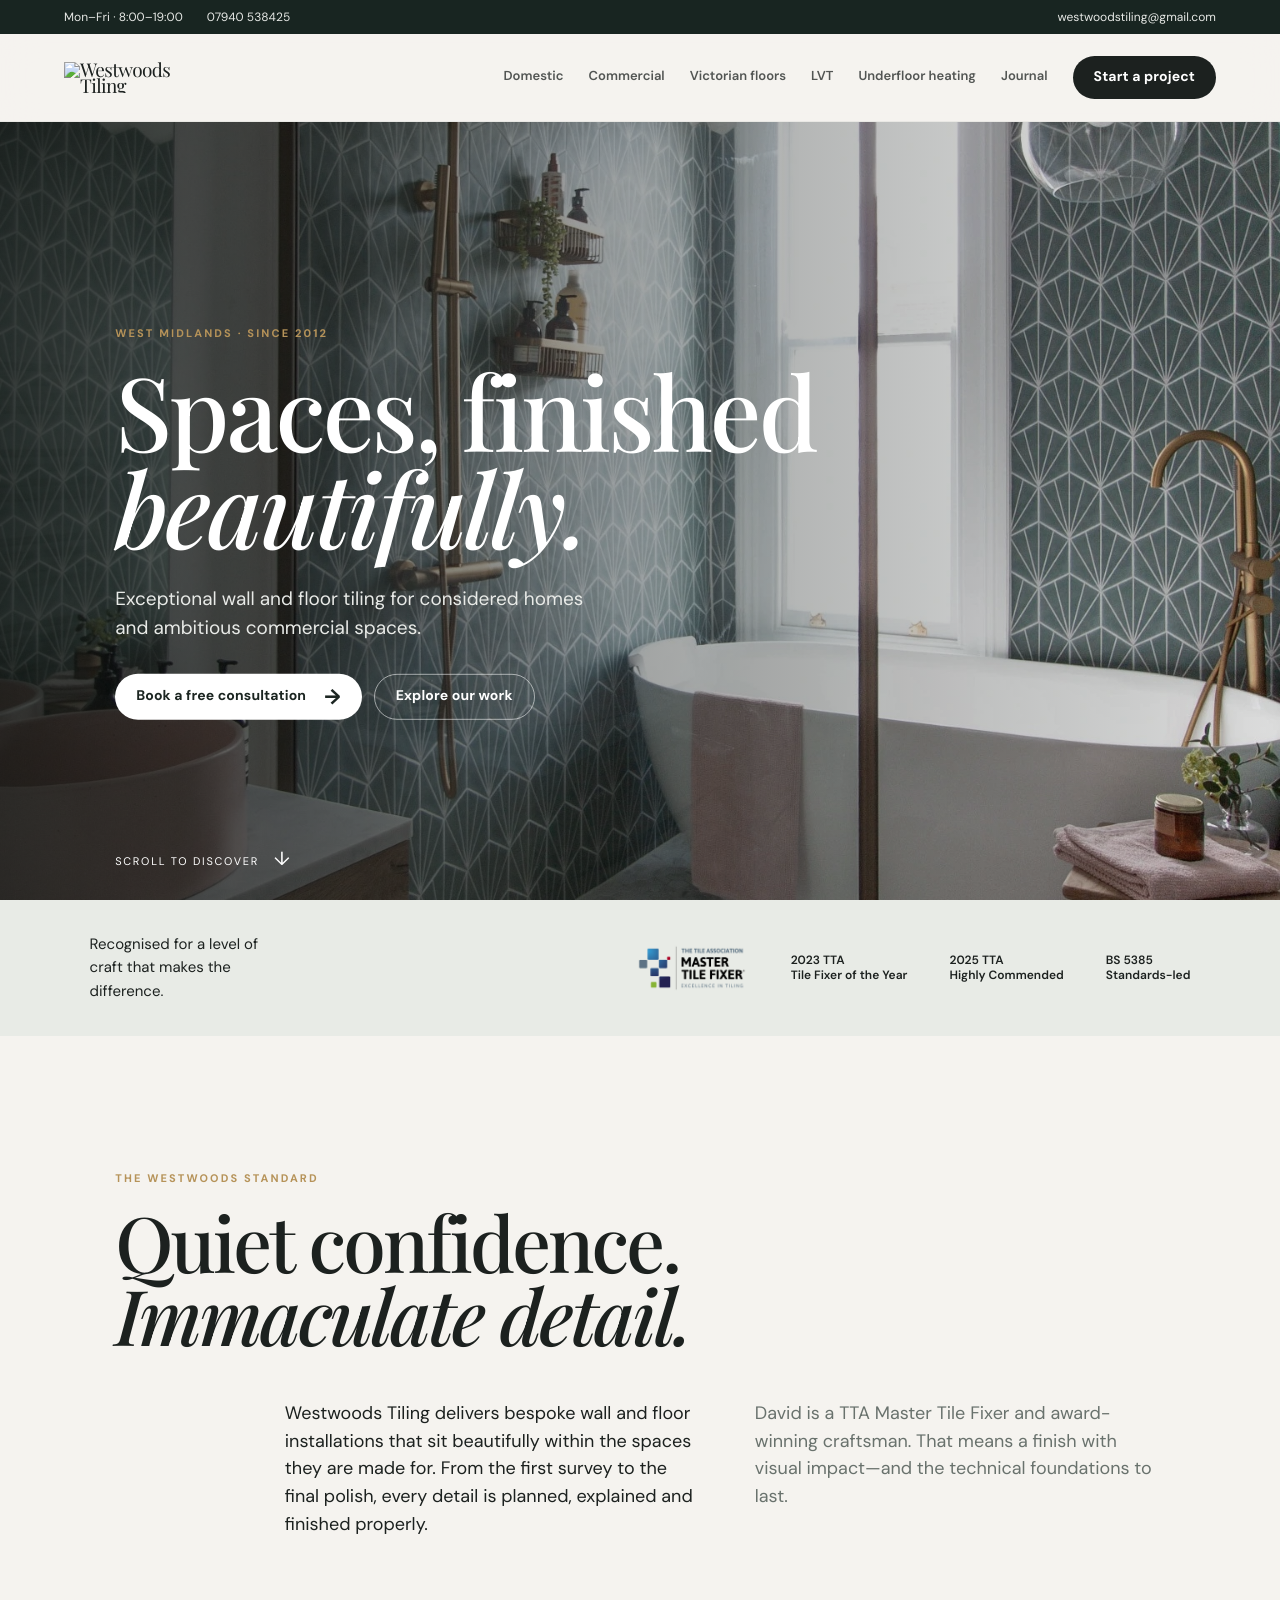
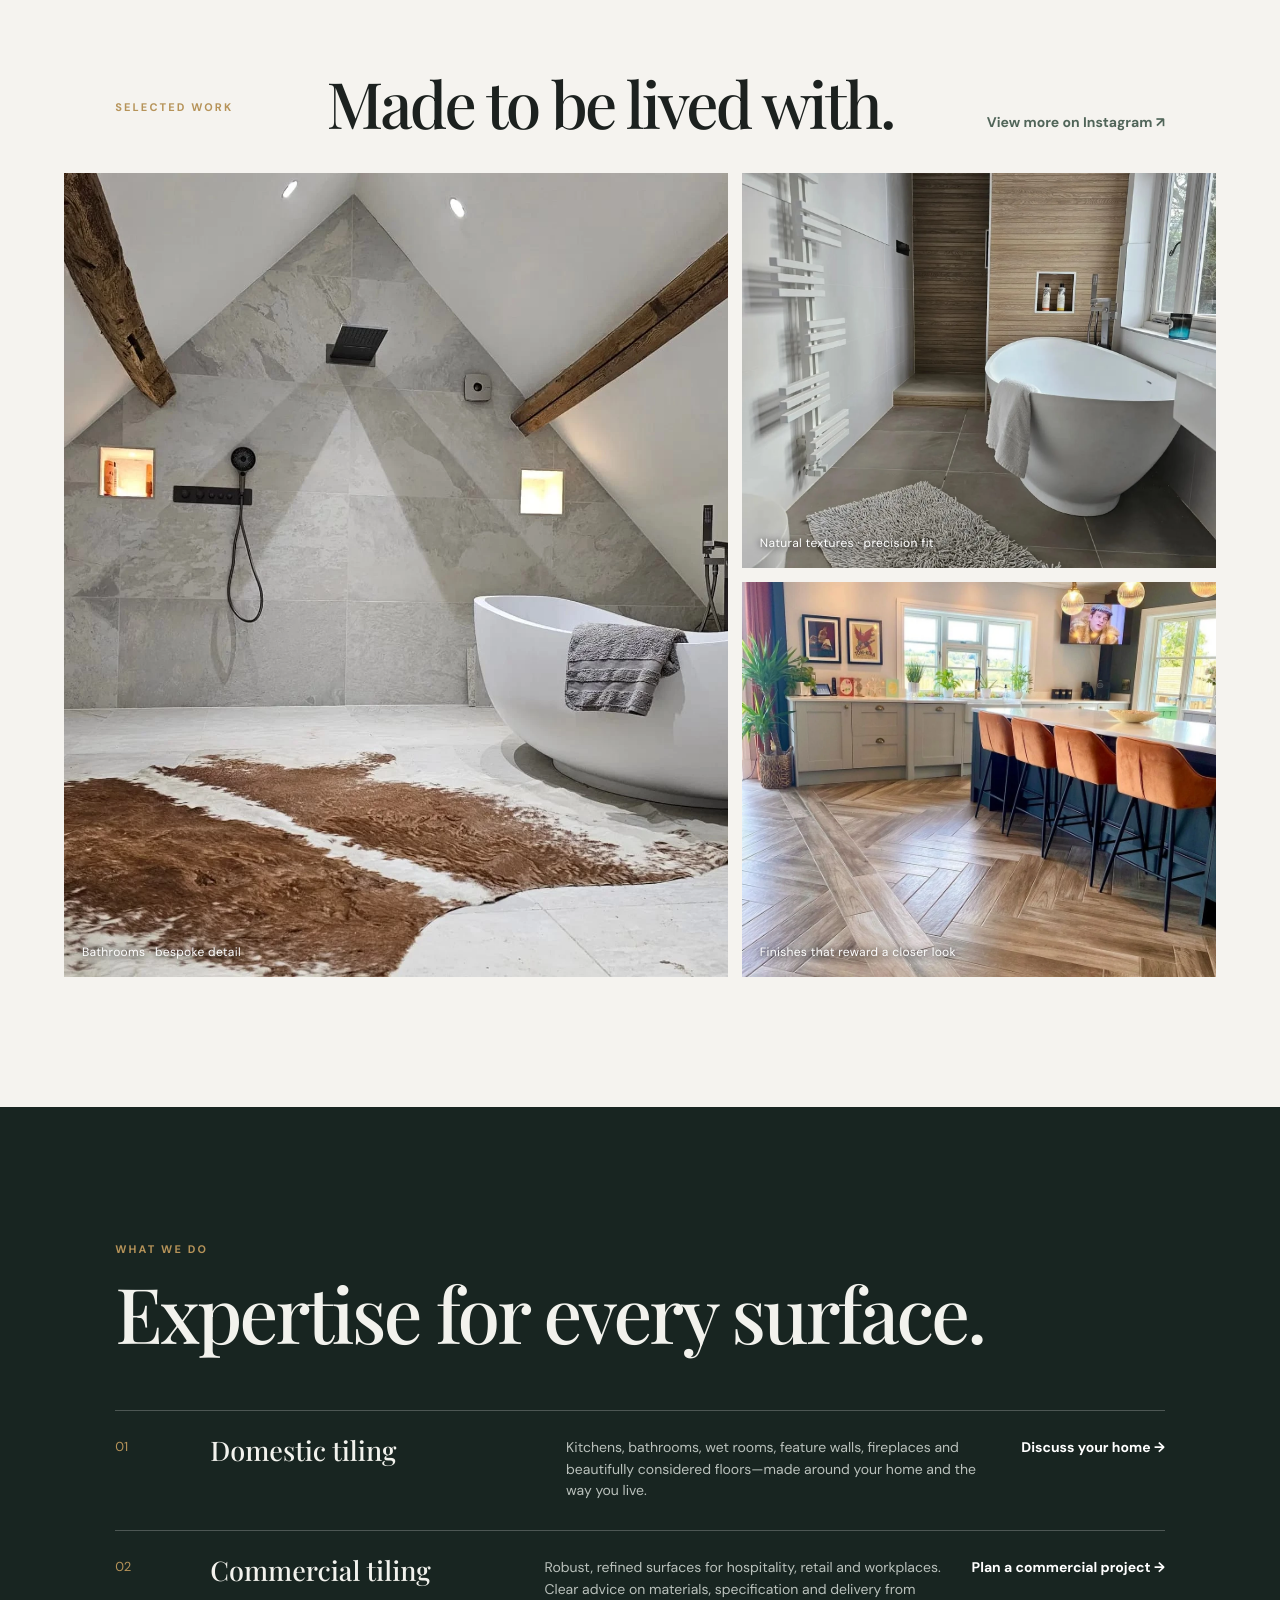
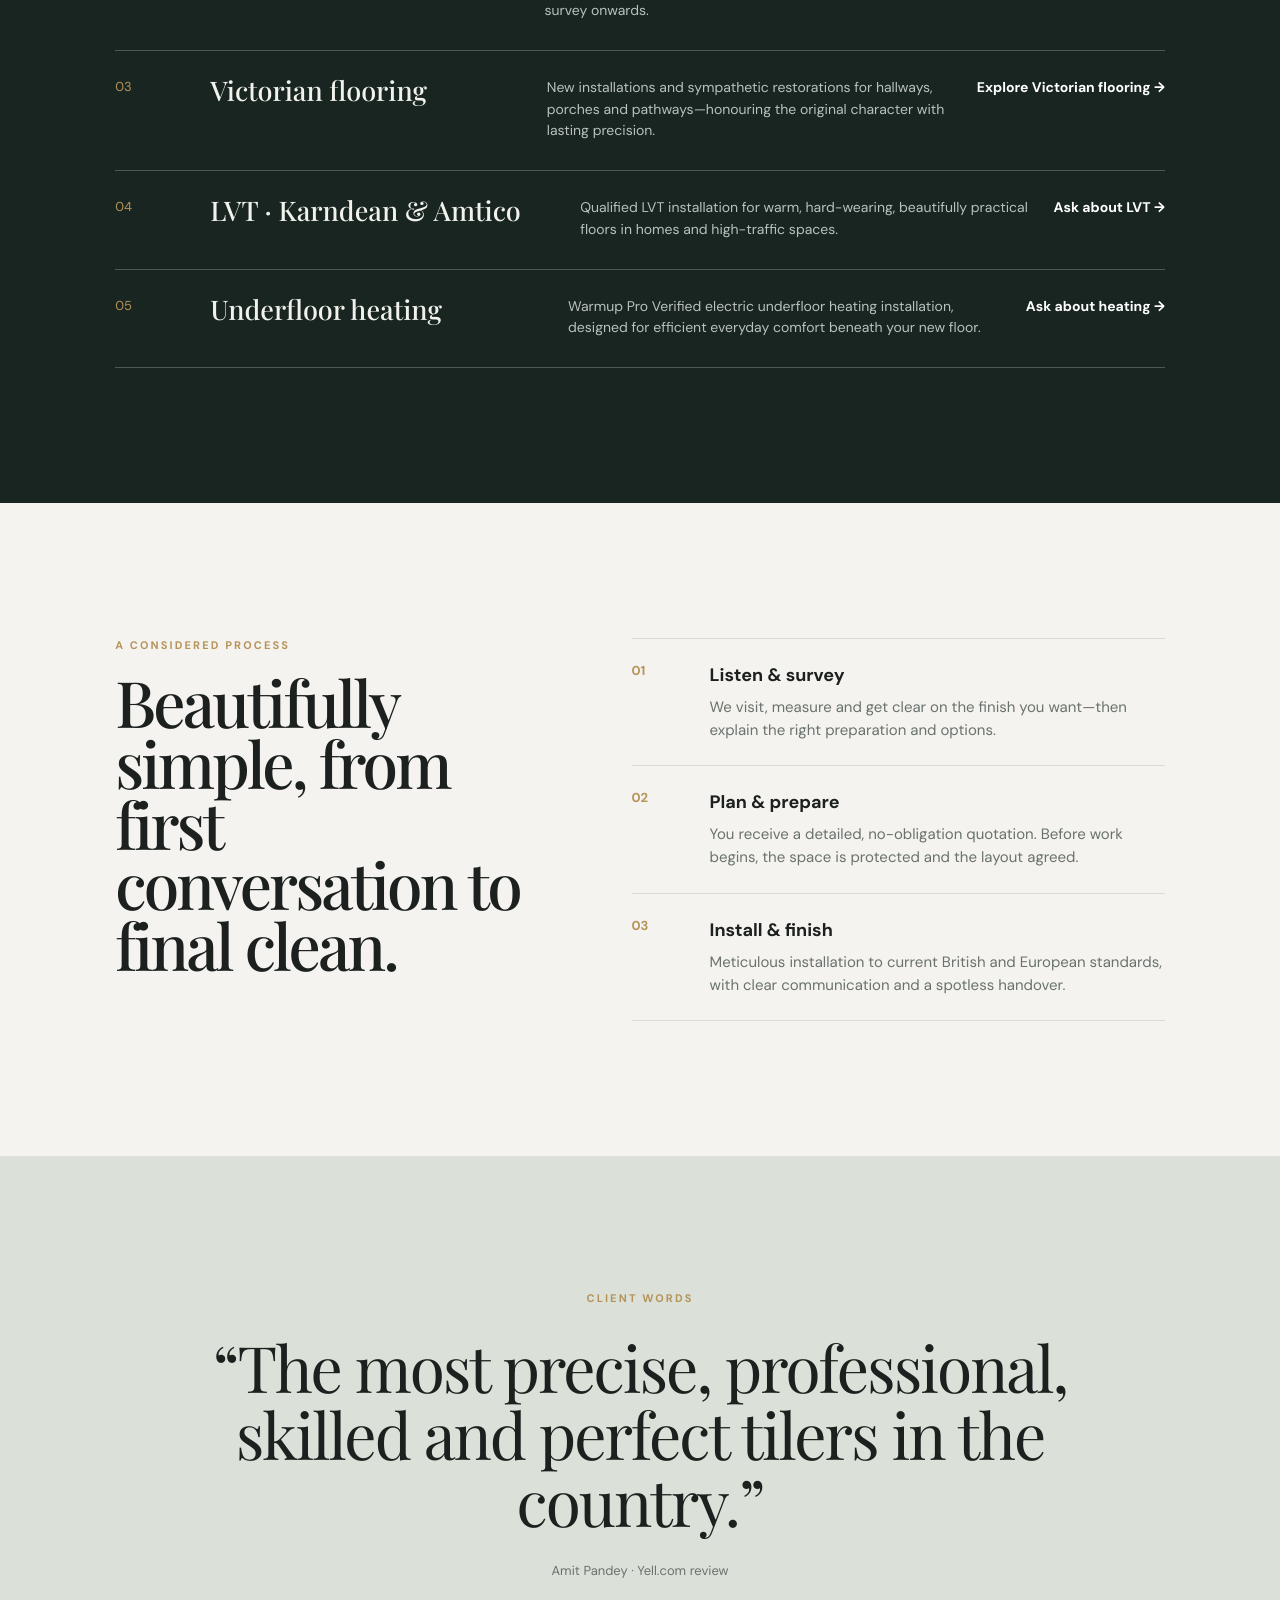
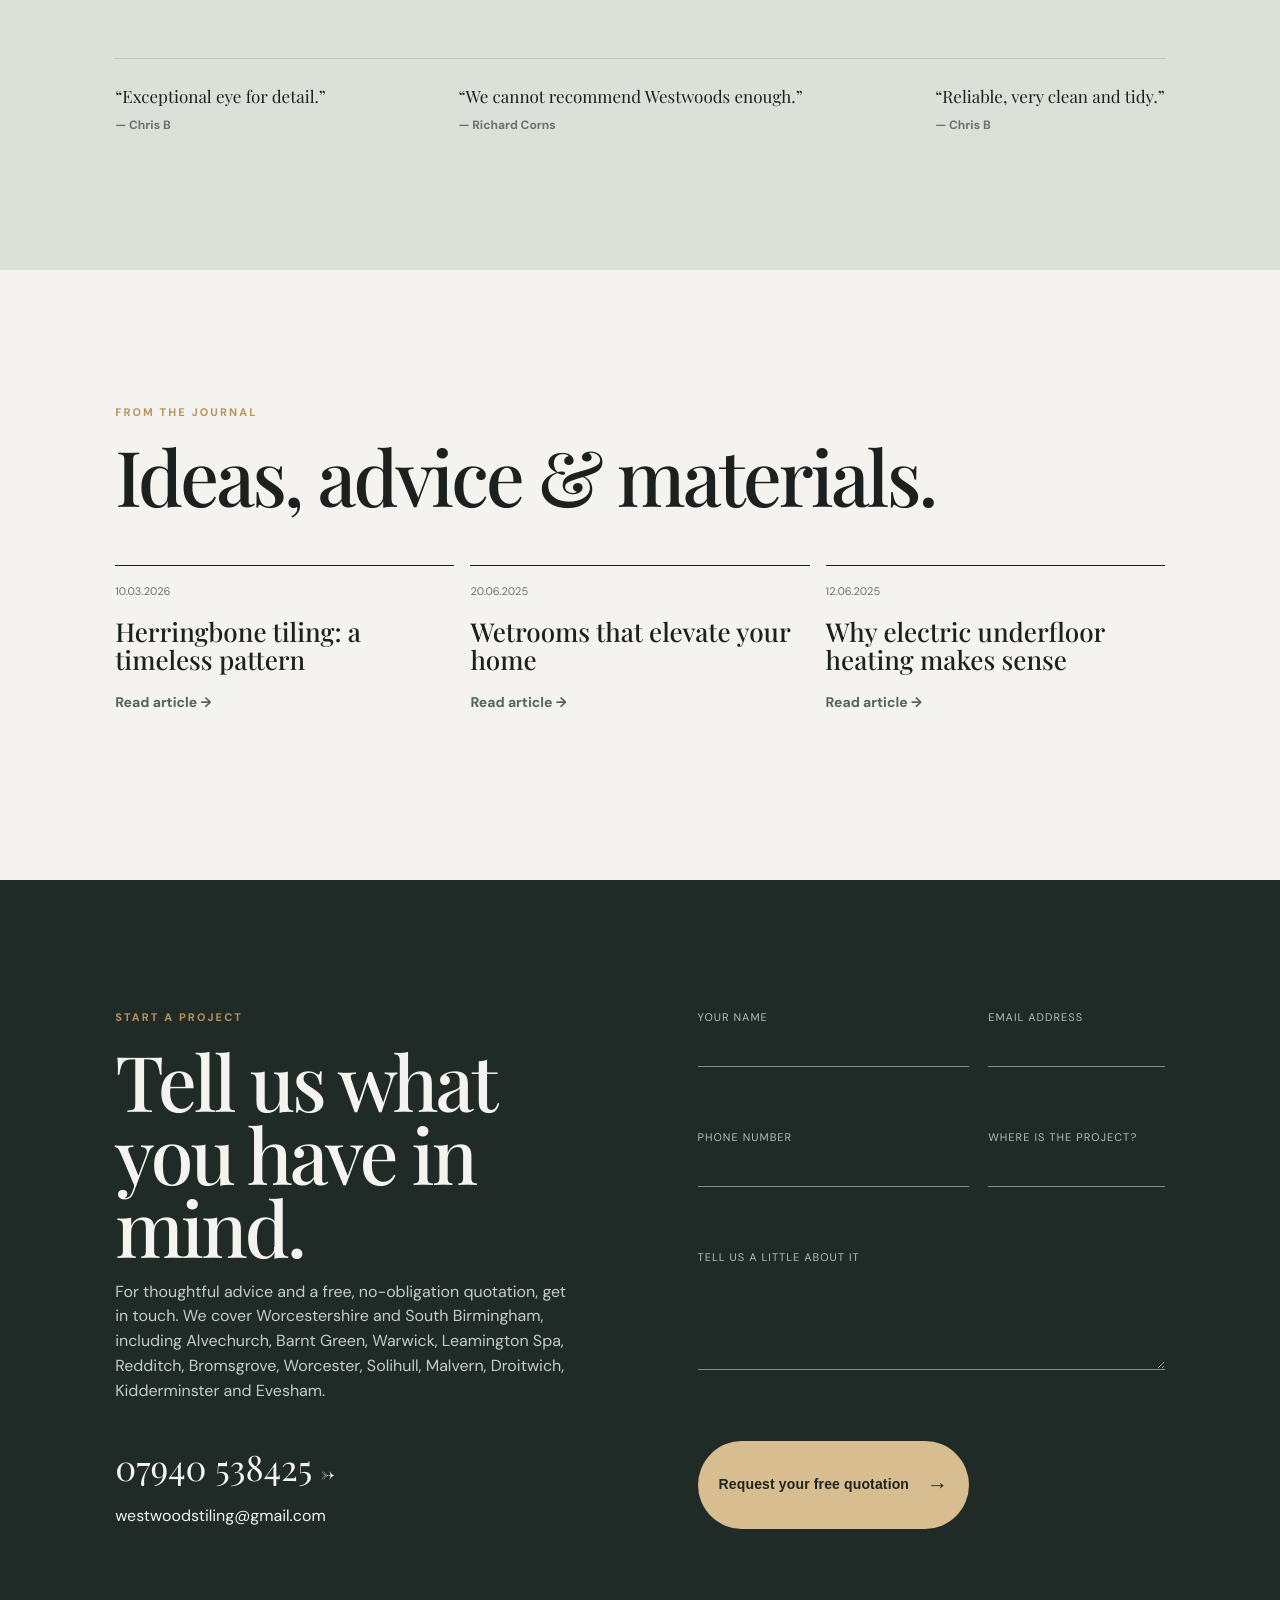
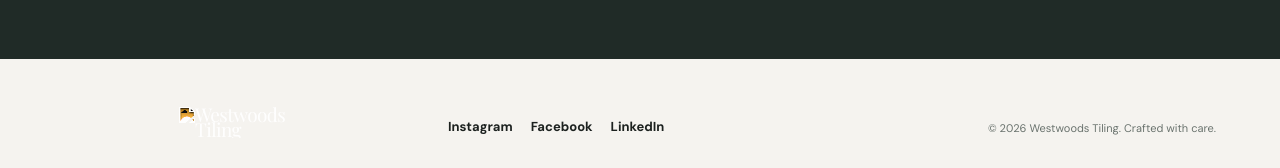
==== commit 0b2aad79: "Use premium Westwoods logo and fix hero button rendering" ====
--- a/index.html
+++ b/index.html
@@ -10,7 +10,7 @@
 </head>
 <body>
   <div class="utility"><span>Mon–Fri · 8:00–19:00</span><a href="tel:07940538425">07940 538425</a><a href="mailto:westwoodstiling@gmail.com">westwoodstiling@gmail.com</a></div>
-  <header><a class="brand" href="#top" aria-label="Westwoods Tiling home"><img src="assets/images/westwoods-wordmark.png" alt="Westwoods Tiling"></a><button class="menu" aria-expanded="false" aria-controls="nav">Menu <i></i></button><nav id="nav"><a href="domestic.html">Domestic</a><a href="commercial.html">Commercial</a><a href="victorian.html">Victorian floors</a><a href="lvt.html">LVT</a><a href="heating.html">Underfloor heating</a><a href="blog.html">Journal</a><a href="contact.html" class="nav-cta">Start a project</a></nav></header>
+  <header><a class="brand" href="#top" aria-label="Westwoods Tiling home"><img src="assets/images/westwoods-wordmark-premium.png" alt="Westwoods Tiling"></a><button class="menu" aria-expanded="false" aria-controls="nav">Menu <i></i></button><nav id="nav"><a href="domestic.html">Domestic</a><a href="commercial.html">Commercial</a><a href="victorian.html">Victorian floors</a><a href="lvt.html">LVT</a><a href="heating.html">Underfloor heating</a><a href="blog.html">Journal</a><a href="contact.html" class="nav-cta">Start a project</a></nav></header>
   <main id="top">
     <section class="hero"><img src="assets/images/hero.webp" alt="A beautifully tiled bathroom by Westwoods Tiling"><div class="hero-shade"></div><div class="hero-copy"><p class="eyebrow">West Midlands · Since 2012</p><h1>Spaces, finished <em>beautifully.</em></h1><p>Exceptional wall and floor tiling for considered homes and ambitious commercial spaces.</p><div class="actions"><a class="button primary" href="#contact">Book a free consultation <span>→</span></a><a class="button ghost" href="#work">Explore our work</a></div></div><div class="scroll">Scroll to discover <span>↓</span></div></section>
     <section class="proof"><p>Recognised for a level of craft that makes the difference.</p><div><img src="assets/images/master-tile-fixer.png" alt="TTA Master Tile Fixer"><b>2023 TTA<br>Tile Fixer of the Year</b><b>2025 TTA<br>Highly Commended</b><b>BS 5385<br>Standards-led</b></div></section>
@@ -28,5 +28,5 @@
     <section class="journal" id="journal"><p class="eyebrow">From the journal</p><h2>Ideas, advice &amp; materials.</h2><div class="journal-grid"><a href="#contact"><small>10.03.2026</small><h3>Herringbone tiling: a timeless pattern</h3><span>Read article →</span></a><a href="#contact"><small>20.06.2025</small><h3>Wetrooms that elevate your home</h3><span>Read article →</span></a><a href="#contact"><small>12.06.2025</small><h3>Why electric underfloor heating makes sense</h3><span>Read article →</span></a></div></section>
     <section class="contact" id="contact"><div><p class="eyebrow">Start a project</p><h2>Tell us what you have in mind.</h2><p>For thoughtful advice and a free, no-obligation quotation, get in touch. We cover Worcestershire and South Birmingham, including Alvechurch, Barnt Green, Warwick, Leamington Spa, Redditch, Bromsgrove, Worcester, Solihull, Malvern, Droitwich, Kidderminster and Evesham.</p><a href="tel:07940538425" class="call">07940 538425 <span>→</span></a><a href="mailto:westwoodstiling@gmail.com">westwoodstiling@gmail.com</a></div><form action="mailto:westwoodstiling@gmail.com" method="post" enctype="text/plain"><label>Your name<input required name="name" autocomplete="name"></label><label>Email address<input required type="email" name="email" autocomplete="email"></label><label>Phone number<input required type="tel" name="phone" autocomplete="tel"></label><label>Where is the project?<input name="location"></label><label>Tell us a little about it<textarea required name="notes" rows="4"></textarea></label><button class="button primary">Request your free quotation <span>→</span></button></form></section>
   </main>
-  <footer><a class="brand" href="#top"><img src="assets/images/westwoods-wordmark.png" alt="Westwoods Tiling"></a><div><a href="https://www.instagram.com/westwoodstiling" target="_blank" rel="noopener">Instagram</a><a href="https://www.facebook.com/westwoodstiling" target="_blank" rel="noopener">Facebook</a><a href="https://www.linkedin.com/in/david-westwood-88a6281a1" target="_blank" rel="noopener">LinkedIn</a></div><p>© <span id="year"></span> Westwoods Tiling. Crafted with care.</p></footer><script src="assets/main.js"></script>
+  <footer><a class="brand" href="#top"><img src="assets/images/westwoods-wordmark-premium.png" alt="Westwoods Tiling"></a><div><a href="https://www.instagram.com/westwoodstiling" target="_blank" rel="noopener">Instagram</a><a href="https://www.facebook.com/westwoodstiling" target="_blank" rel="noopener">Facebook</a><a href="https://www.linkedin.com/in/david-westwood-88a6281a1" target="_blank" rel="noopener">LinkedIn</a></div><p>© <span id="year"></span> Westwoods Tiling. Crafted with care.</p></footer><script src="assets/main.js"></script>
 </body></html>
--- a/assets/styles.css
+++ b/assets/styles.css
@@ -2,3 +2,4 @@
 @media(max-width:800px){.utility{padding:0 20px;gap:14px}.utility span,.utility a:last-child{display:none}header{height:73px;padding:0 20px}.menu{display:flex;border:0;background:transparent;gap:9px;font:600 13px 'DM Sans';align-items:center}.menu i,.menu i:after{height:1px;width:16px;background:var(--ink);display:block;content:'';position:relative}.menu i:after{position:absolute;top:5px}nav{display:none;position:absolute;top:73px;left:0;right:0;background:var(--cream);padding:12px 20px 22px;box-shadow:0 16px 25px #1c211f12;flex-direction:column;align-items:start;gap:17px}nav.open{display:flex}.hero{height:calc(100svh - 107px);min-height:600px}.hero-copy{left:24px;right:24px}.hero h1{font-size:60px;letter-spacing:-2px}.hero-copy>p:not(.eyebrow){font-size:16px}.scroll{left:24px}.proof{padding:26px 24px;display:block}.proof>p{max-width:none;margin-bottom:20px}.proof>div{gap:14px;justify-content:space-between}.proof img{width:91px}.proof b{font-size:10px}.intro,.services,.journal{padding:80px 24px}.split,.process,.contact{display:block}.split{margin-top:30px}.split p{font-size:16px;margin:0 0 20px}.work{padding:0 12px 80px}.section-head{margin:0 12px 30px;display:block}.section-head h2{margin-bottom:17px}.gallery{grid-template-columns:1fr 1fr;gap:8px}.gallery figure{height:235px}.gallery .large{height:480px;grid-column:span 2;grid-row:auto}.service-grid article{grid-template-columns:35px 1fr;gap:12px;padding:24px 0}.service-grid p,.service-grid a{grid-column:2}.service-grid h3{font-size:24px}.process{padding:80px 24px}.process>div{margin-bottom:44px}.testimonial{padding:80px 24px}.testimonial blockquote{letter-spacing:-1px}.review-strip{display:block;margin-top:45px}.review-strip span{display:block;margin:0 0 22px}.journal-grid{display:block;margin-top:30px}.journal-grid a{min-height:145px}.contact{padding:80px 24px}.contact>div{margin-bottom:48px}.contact .call{font-size:29px}.contact form{display:block}.contact label{display:block;margin-bottom:20px}.contact form button{width:100%}footer{padding:35px 24px;display:block}footer div{margin:26px 0}footer p{text-align:left}.contact h2{font-size:48px}}
 .page-hero{min-height:670px;position:relative;color:#fff;display:flex;align-items:end;padding:9vw;overflow:hidden}.page-hero>img{position:absolute;inset:0;width:100%;height:100%;object-fit:cover;filter:brightness(.52) saturate(.75)}.page-hero>div{position:relative;max-width:780px}.page-hero h1{font-size:clamp(52px,7vw,104px);font-family:'Playfair Display',serif;line-height:.94;letter-spacing:-3px;margin:0}.page-hero div>p:not(.eyebrow){max-width:620px;font-size:18px;margin:25px 0 30px}.page-copy{padding:120px 18vw;max-width:1200px}.page-copy h2{font-size:clamp(39px,5vw,70px);margin:0 0 30px}.page-copy>p:not(.eyebrow){font-size:21px;line-height:1.55;color:#56615b;max-width:800px}.page-copy .call{font-family:'Playfair Display',serif;font-size:42px;display:block;margin:35px 0 10px}@media(max-width:800px){.page-hero{min-height:580px;padding:34px 24px}.page-hero h1{letter-spacing:-2px}.page-copy{padding:75px 24px}.page-copy>p:not(.eyebrow){font-size:18px}}
 .page-hero-copy{z-index:1}.page-intro{padding:145px 9vw;display:grid;grid-template-columns:1fr 1.1fr;gap:90px}.page-intro h2,.page-showcase h2,.page-cta h2{font-size:clamp(46px,5.8vw,84px);font-family:'Playfair Display',serif;line-height:.96;letter-spacing:-2.5px;margin:0}.page-intro>div>p{font-size:20px;color:var(--muted);margin:3px 0 35px}.page-intro>div>a{font-weight:700;color:#526b59}.page-intro>div>a span{font-size:20px;margin-left:7px}.page-showcase{display:grid;grid-template-columns:1fr 1fr;background:#e1e5df}.page-showcase-copy{padding:11vw 9vw}.page-showcase-copy>p:not(.eyebrow){font-size:17px;color:#59645e;max-width:410px;margin:30px 0}.dark{background:var(--deep);color:#fff}.page-image-stack{height:650px;position:relative}.page-image-stack img{width:100%;height:100%;object-fit:cover}.page-image-stack small{position:absolute;bottom:18px;left:20px;color:#fff;letter-spacing:1px;font-size:10px;text-transform:uppercase}.page-steps{background:var(--deep);color:#fff;padding:115px 9vw}.page-steps>div{display:grid;grid-template-columns:repeat(3,1fr);margin-top:54px;border-top:1px solid #738078}.page-steps article{padding:27px 30px 20px 0;border-right:1px solid #738078}.page-steps article+article{padding-left:30px}.page-steps article:last-child{border:0}.page-steps b{color:var(--gold);font-size:13px}.page-steps h3{font:500 28px 'Playfair Display';margin:30px 0 8px}.page-steps p{color:#c2cbc4;max-width:250px;font-size:14px}.page-cta{text-align:center;padding:135px 20px;background:#d7c098}.page-cta .eyebrow{color:#5a4931}.page-cta h2{margin-bottom:37px}.page-cta>p{font-size:13px;margin-top:24px}.page-cta>p a{text-decoration:underline;font-weight:700}@media(max-width:800px){.page-intro{display:block;padding:80px 24px}.page-intro h2{margin-bottom:34px}.page-intro>div>p{font-size:17px}.page-showcase{display:block}.page-showcase-copy{padding:80px 24px}.page-image-stack{height:430px}.page-steps{padding:80px 24px}.page-steps>div{display:block}.page-steps article,.page-steps article+article{padding:24px 0;border-right:0;border-bottom:1px solid #738078}.page-cta{padding:85px 20px}.page-cta h2{letter-spacing:-1.7px}}
+body{-webkit-font-smoothing:antialiased;text-rendering:geometricPrecision}.brand{display:flex;align-items:center}.brand img{display:block;width:154px;height:auto}.nav-cta,.button{gap:18px;padding:13px 21px;font-size:14px;font-weight:700;letter-spacing:.01em;line-height:1.25;transition:background-color .2s,color .2s,border-color .2s;white-space:nowrap;-webkit-font-smoothing:antialiased}footer .brand img{filter:invert(1) brightness(4);opacity:.95}@media(max-width:800px){.brand img{width:132px}}
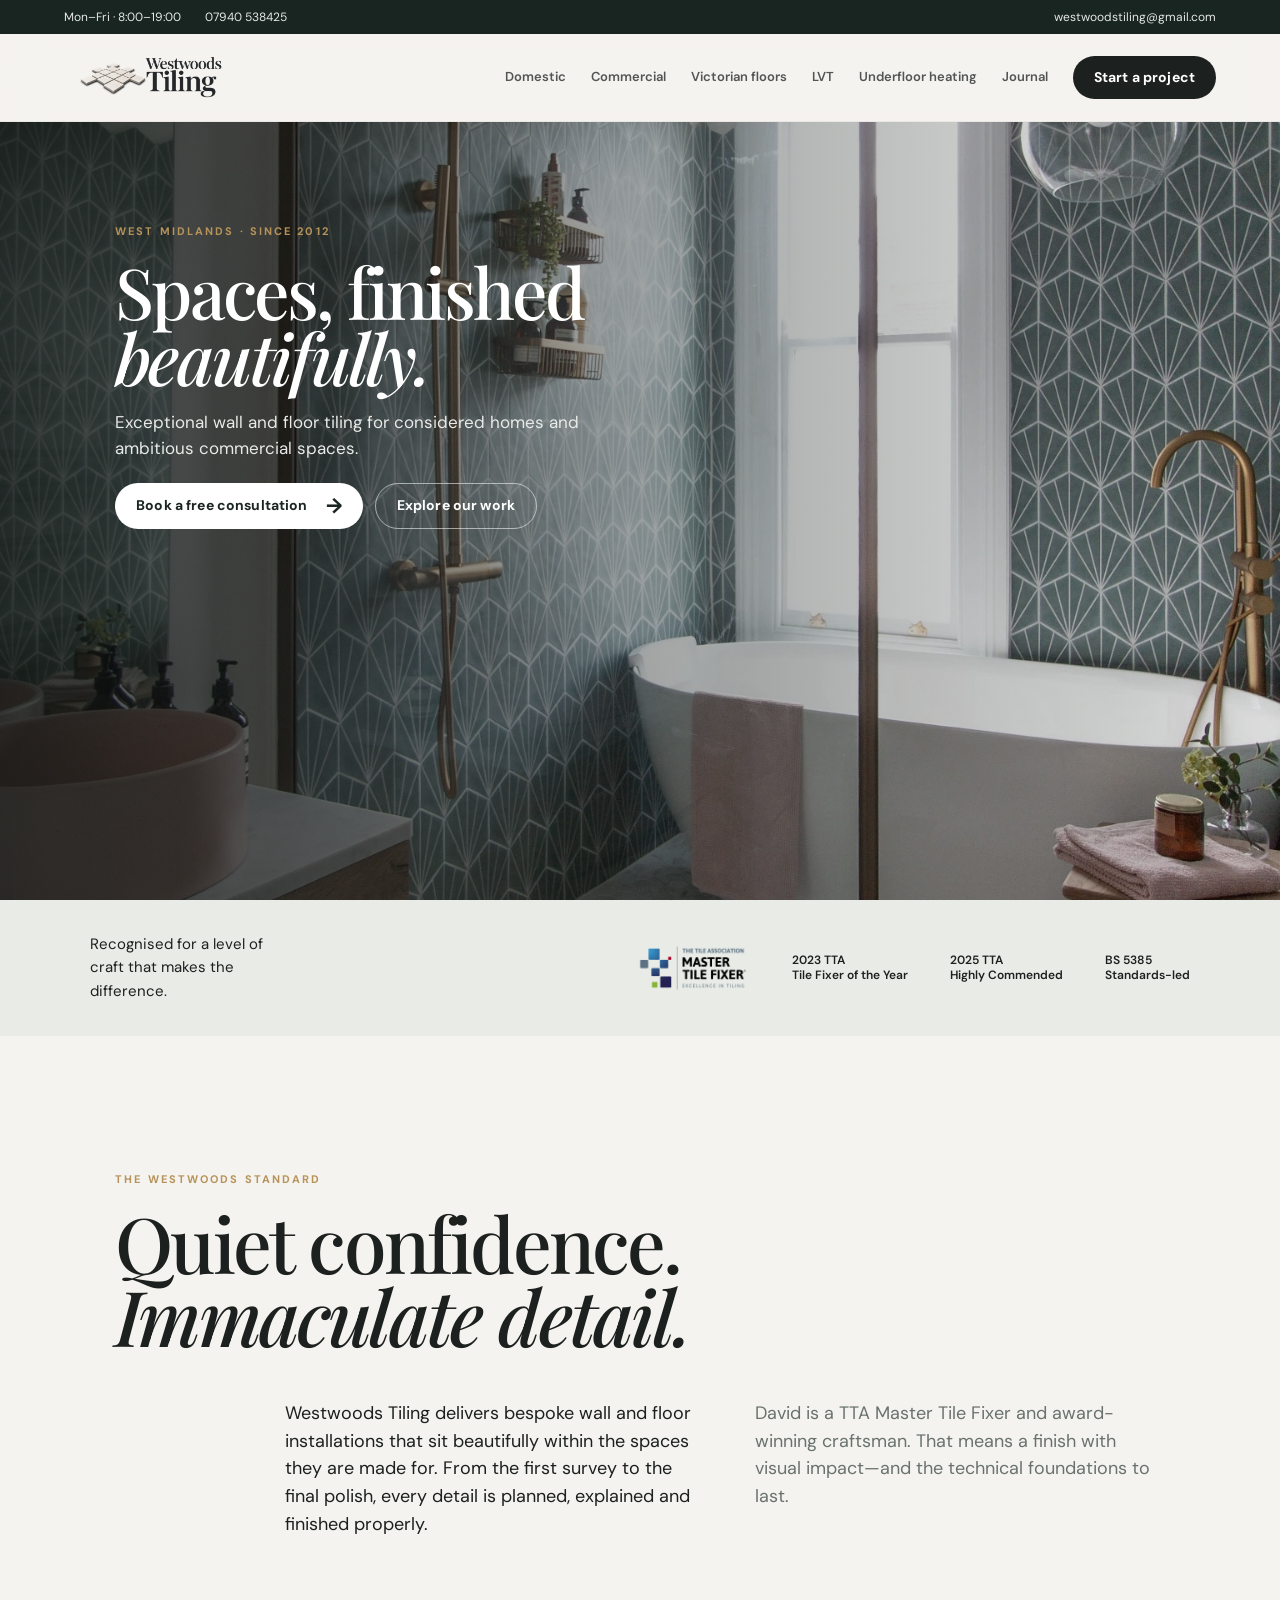
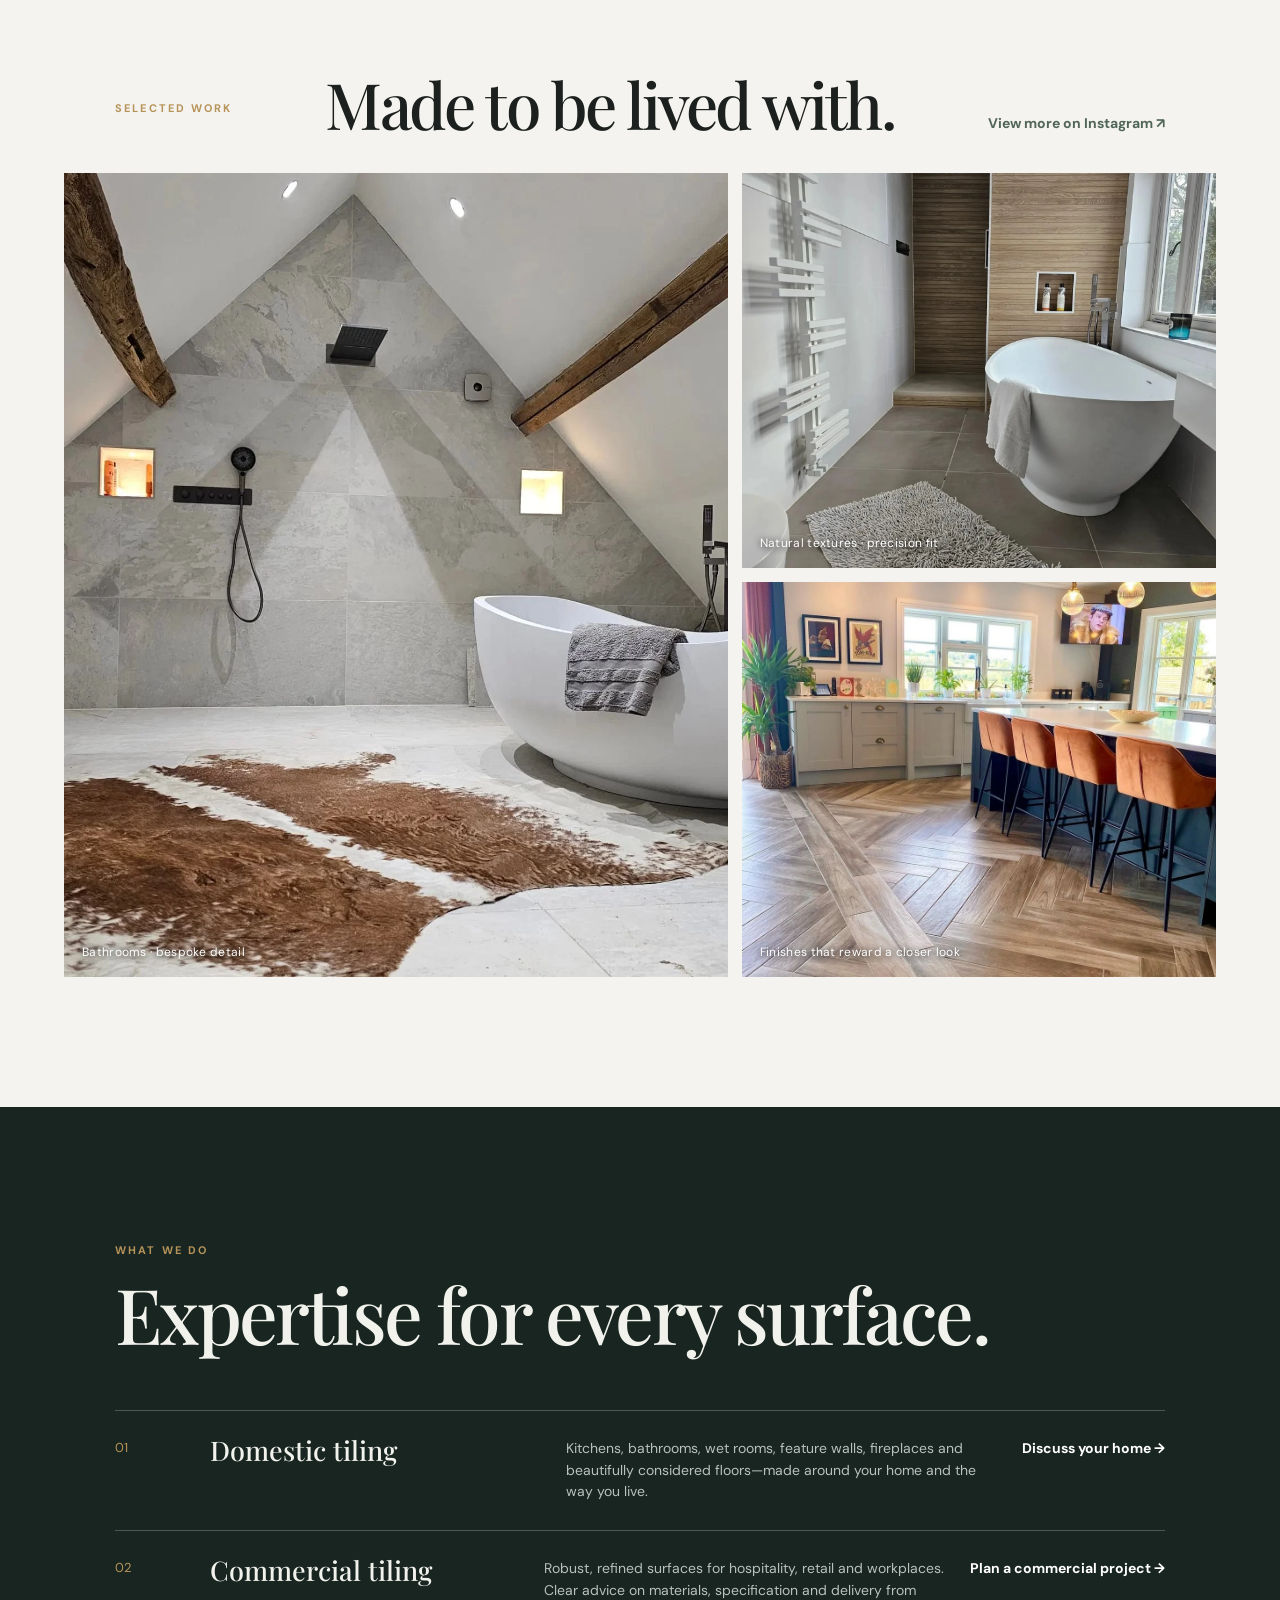
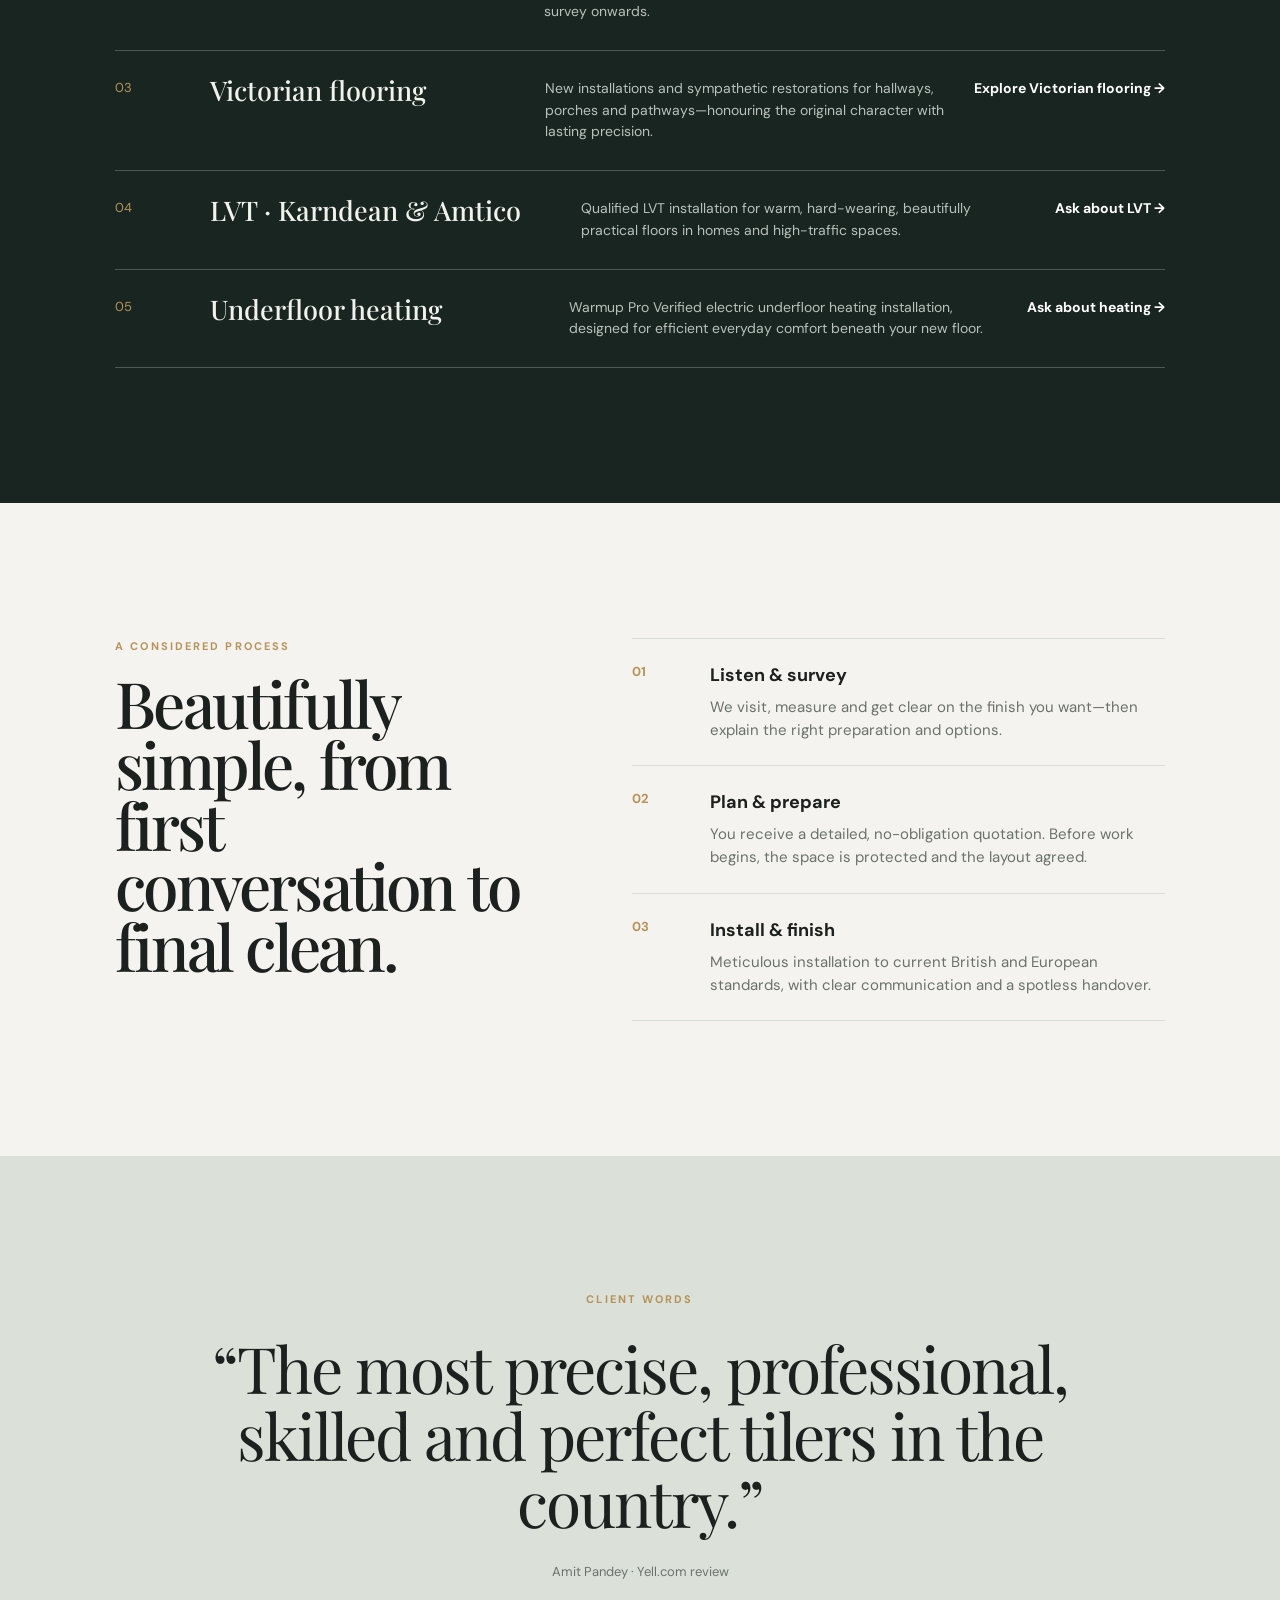
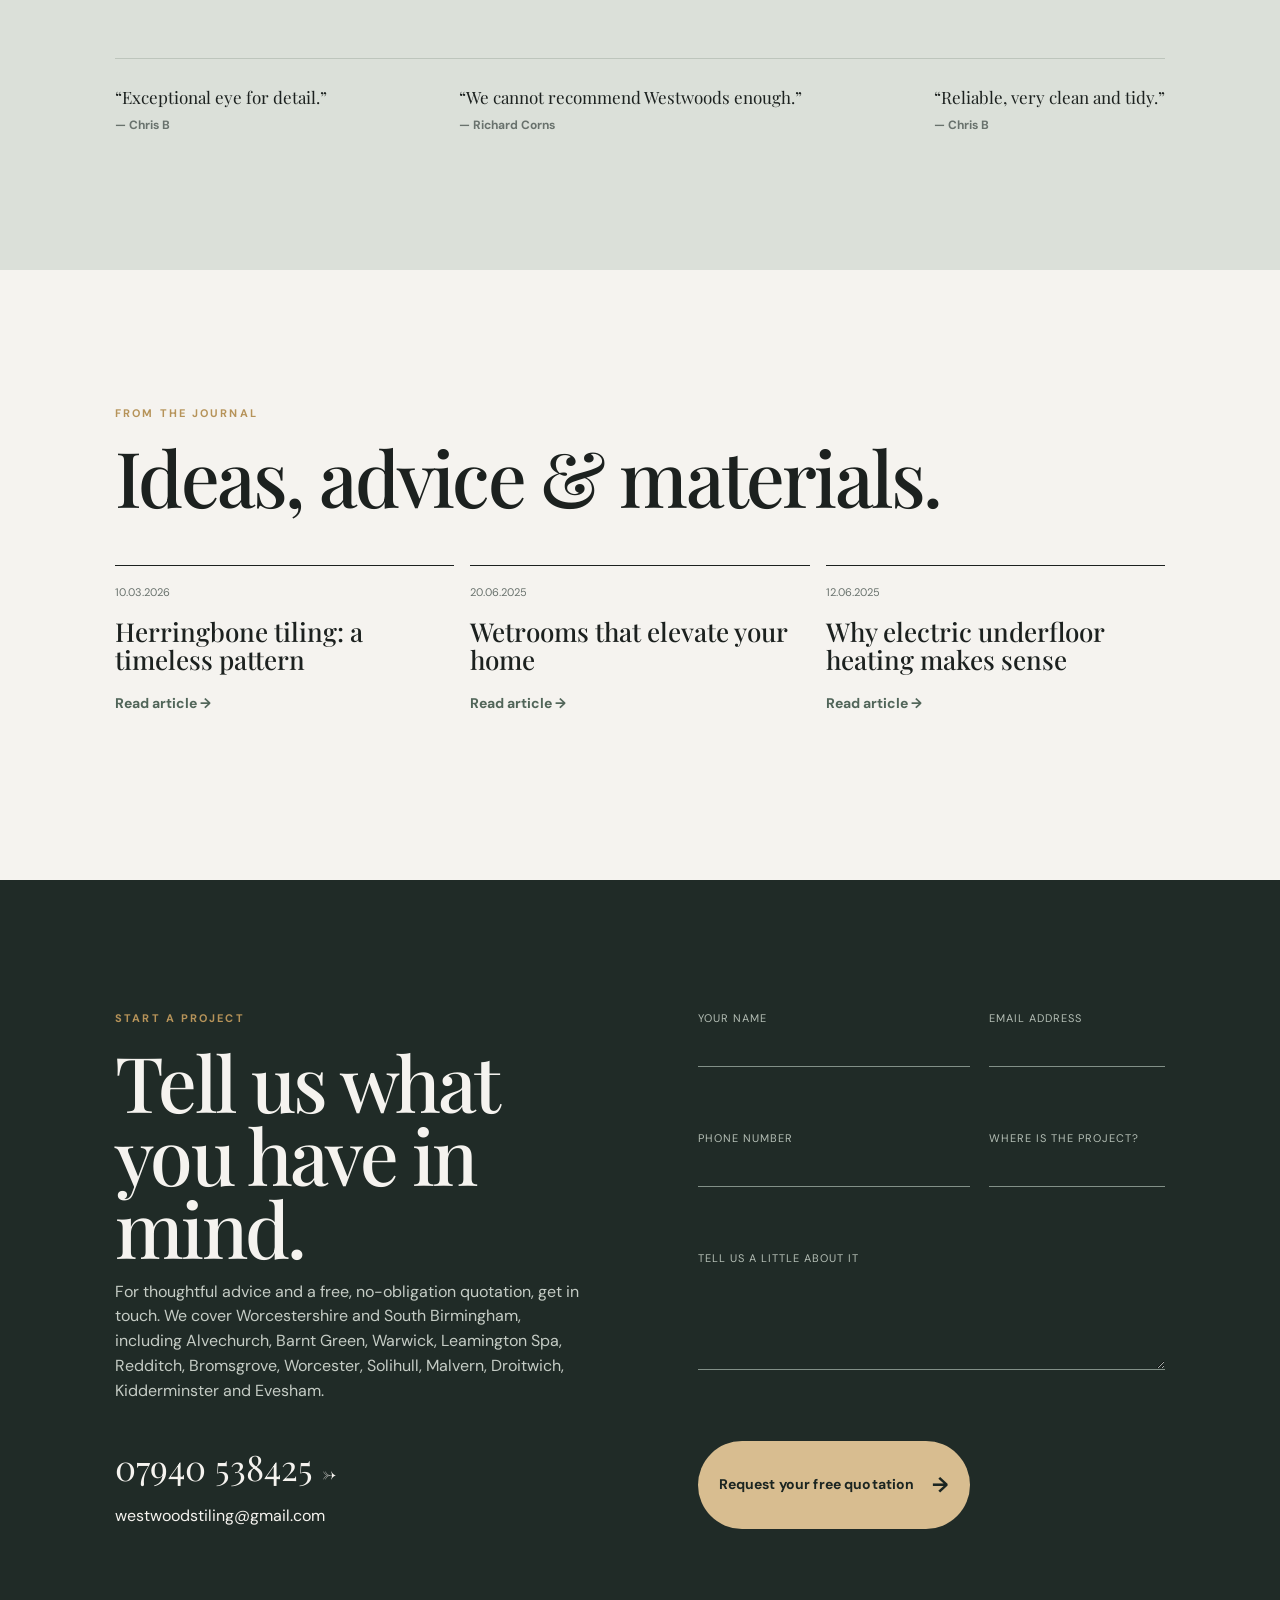
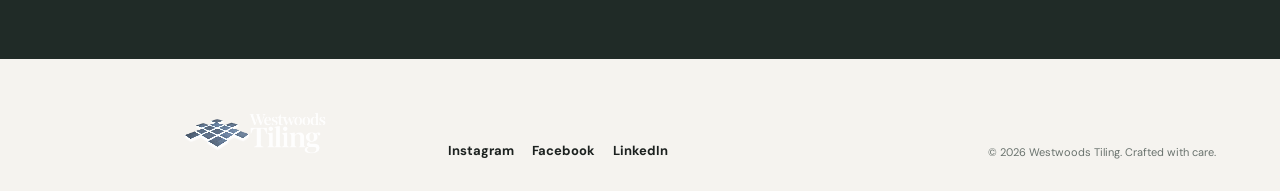
==== commit 8c9082f4: "Force latest homepage layout stylesheet" ====
--- a/index.html
+++ b/index.html
@@ -6,7 +6,7 @@
   <title>Westwoods Tiling | Award-winning craftsmanship</title>
   <link rel="preconnect" href="https://fonts.googleapis.com"><link rel="preconnect" href="https://fonts.gstatic.com" crossorigin>
   <link href="https://fonts.googleapis.com/css2?family=DM+Sans:wght@400;500;600;700&family=Playfair+Display:wght@500;600&display=swap" rel="stylesheet">
-  <link rel="stylesheet" href="assets/styles.css">
+  <link rel="stylesheet" href="assets/styles.css?v=20260831-3">
 </head>
 <body>
   <div class="utility"><span>Mon–Fri · 8:00–19:00</span><a href="tel:07940538425">07940 538425</a><a href="mailto:westwoodstiling@gmail.com">westwoodstiling@gmail.com</a></div>
--- a/assets/styles.css
+++ b/assets/styles.css
@@ -3,3 +3,6 @@
 .page-hero{min-height:670px;position:relative;color:#fff;display:flex;align-items:end;padding:9vw;overflow:hidden}.page-hero>img{position:absolute;inset:0;width:100%;height:100%;object-fit:cover;filter:brightness(.52) saturate(.75)}.page-hero>div{position:relative;max-width:780px}.page-hero h1{font-size:clamp(52px,7vw,104px);font-family:'Playfair Display',serif;line-height:.94;letter-spacing:-3px;margin:0}.page-hero div>p:not(.eyebrow){max-width:620px;font-size:18px;margin:25px 0 30px}.page-copy{padding:120px 18vw;max-width:1200px}.page-copy h2{font-size:clamp(39px,5vw,70px);margin:0 0 30px}.page-copy>p:not(.eyebrow){font-size:21px;line-height:1.55;color:#56615b;max-width:800px}.page-copy .call{font-family:'Playfair Display',serif;font-size:42px;display:block;margin:35px 0 10px}@media(max-width:800px){.page-hero{min-height:580px;padding:34px 24px}.page-hero h1{letter-spacing:-2px}.page-copy{padding:75px 24px}.page-copy>p:not(.eyebrow){font-size:18px}}
 .page-hero-copy{z-index:1}.page-intro{padding:145px 9vw;display:grid;grid-template-columns:1fr 1.1fr;gap:90px}.page-intro h2,.page-showcase h2,.page-cta h2{font-size:clamp(46px,5.8vw,84px);font-family:'Playfair Display',serif;line-height:.96;letter-spacing:-2.5px;margin:0}.page-intro>div>p{font-size:20px;color:var(--muted);margin:3px 0 35px}.page-intro>div>a{font-weight:700;color:#526b59}.page-intro>div>a span{font-size:20px;margin-left:7px}.page-showcase{display:grid;grid-template-columns:1fr 1fr;background:#e1e5df}.page-showcase-copy{padding:11vw 9vw}.page-showcase-copy>p:not(.eyebrow){font-size:17px;color:#59645e;max-width:410px;margin:30px 0}.dark{background:var(--deep);color:#fff}.page-image-stack{height:650px;position:relative}.page-image-stack img{width:100%;height:100%;object-fit:cover}.page-image-stack small{position:absolute;bottom:18px;left:20px;color:#fff;letter-spacing:1px;font-size:10px;text-transform:uppercase}.page-steps{background:var(--deep);color:#fff;padding:115px 9vw}.page-steps>div{display:grid;grid-template-columns:repeat(3,1fr);margin-top:54px;border-top:1px solid #738078}.page-steps article{padding:27px 30px 20px 0;border-right:1px solid #738078}.page-steps article+article{padding-left:30px}.page-steps article:last-child{border:0}.page-steps b{color:var(--gold);font-size:13px}.page-steps h3{font:500 28px 'Playfair Display';margin:30px 0 8px}.page-steps p{color:#c2cbc4;max-width:250px;font-size:14px}.page-cta{text-align:center;padding:135px 20px;background:#d7c098}.page-cta .eyebrow{color:#5a4931}.page-cta h2{margin-bottom:37px}.page-cta>p{font-size:13px;margin-top:24px}.page-cta>p a{text-decoration:underline;font-weight:700}@media(max-width:800px){.page-intro{display:block;padding:80px 24px}.page-intro h2{margin-bottom:34px}.page-intro>div>p{font-size:17px}.page-showcase{display:block}.page-showcase-copy{padding:80px 24px}.page-image-stack{height:430px}.page-steps{padding:80px 24px}.page-steps>div{display:block}.page-steps article,.page-steps article+article{padding:24px 0;border-right:0;border-bottom:1px solid #738078}.page-cta{padding:85px 20px}.page-cta h2{letter-spacing:-1.7px}}
 body{-webkit-font-smoothing:antialiased;text-rendering:geometricPrecision}.brand{display:flex;align-items:center}.brand img{display:block;width:154px;height:auto}.nav-cta,.button{gap:18px;padding:13px 21px;font-size:14px;font-weight:700;letter-spacing:.01em;line-height:1.25;transition:background-color .2s,color .2s,border-color .2s;white-space:nowrap;-webkit-font-smoothing:antialiased}footer .brand img{filter:invert(1) brightness(4);opacity:.95}@media(max-width:800px){.brand img{width:132px}}
+body{text-rendering:auto}.brand img{width:176px;max-height:54px;object-fit:contain}.hero-copy{top:31%;transform:none}.button,.nav-cta{font-family:'DM Sans',Arial,sans-serif;text-rendering:auto;filter:none;backdrop-filter:none;transform:none}@media(max-width:800px){.brand img{width:148px}.hero-copy{top:28%}}
+@media(min-width:801px){.hero-copy{top:14%;transform:none}.hero h1{font-size:clamp(52px,7vw,90px)}}.review-wall{padding:130px 9vw;background:#f1eee8}.review-wall h2{font:500 clamp(45px,5vw,76px)/.98 'Playfair Display';letter-spacing:-2px;margin:0 0 58px}.review-grid{display:grid;grid-template-columns:repeat(3,1fr);gap:16px}.review-grid article{background:#fff;padding:32px;min-height:265px;display:flex;flex-direction:column}.review-grid q{font:500 22px/1.2 'Playfair Display';letter-spacing:-.6px}.review-grid b{margin-top:auto;padding-top:26px;font-size:13px}.review-grid small{font-size:11px;color:var(--muted);margin-top:4px}@media(max-width:800px){.review-wall{padding:75px 24px}.review-grid{display:block}.review-grid article{min-height:0;margin-bottom:10px}.review-grid q{font-size:20px}}
+@media(min-width:801px){.hero-copy{top:13%}.hero h1{font-size:clamp(48px,5.5vw,76px);line-height:.94}.hero-copy>p:not(.eyebrow){margin:18px 0 22px;font-size:17px}.scroll{display:none}}
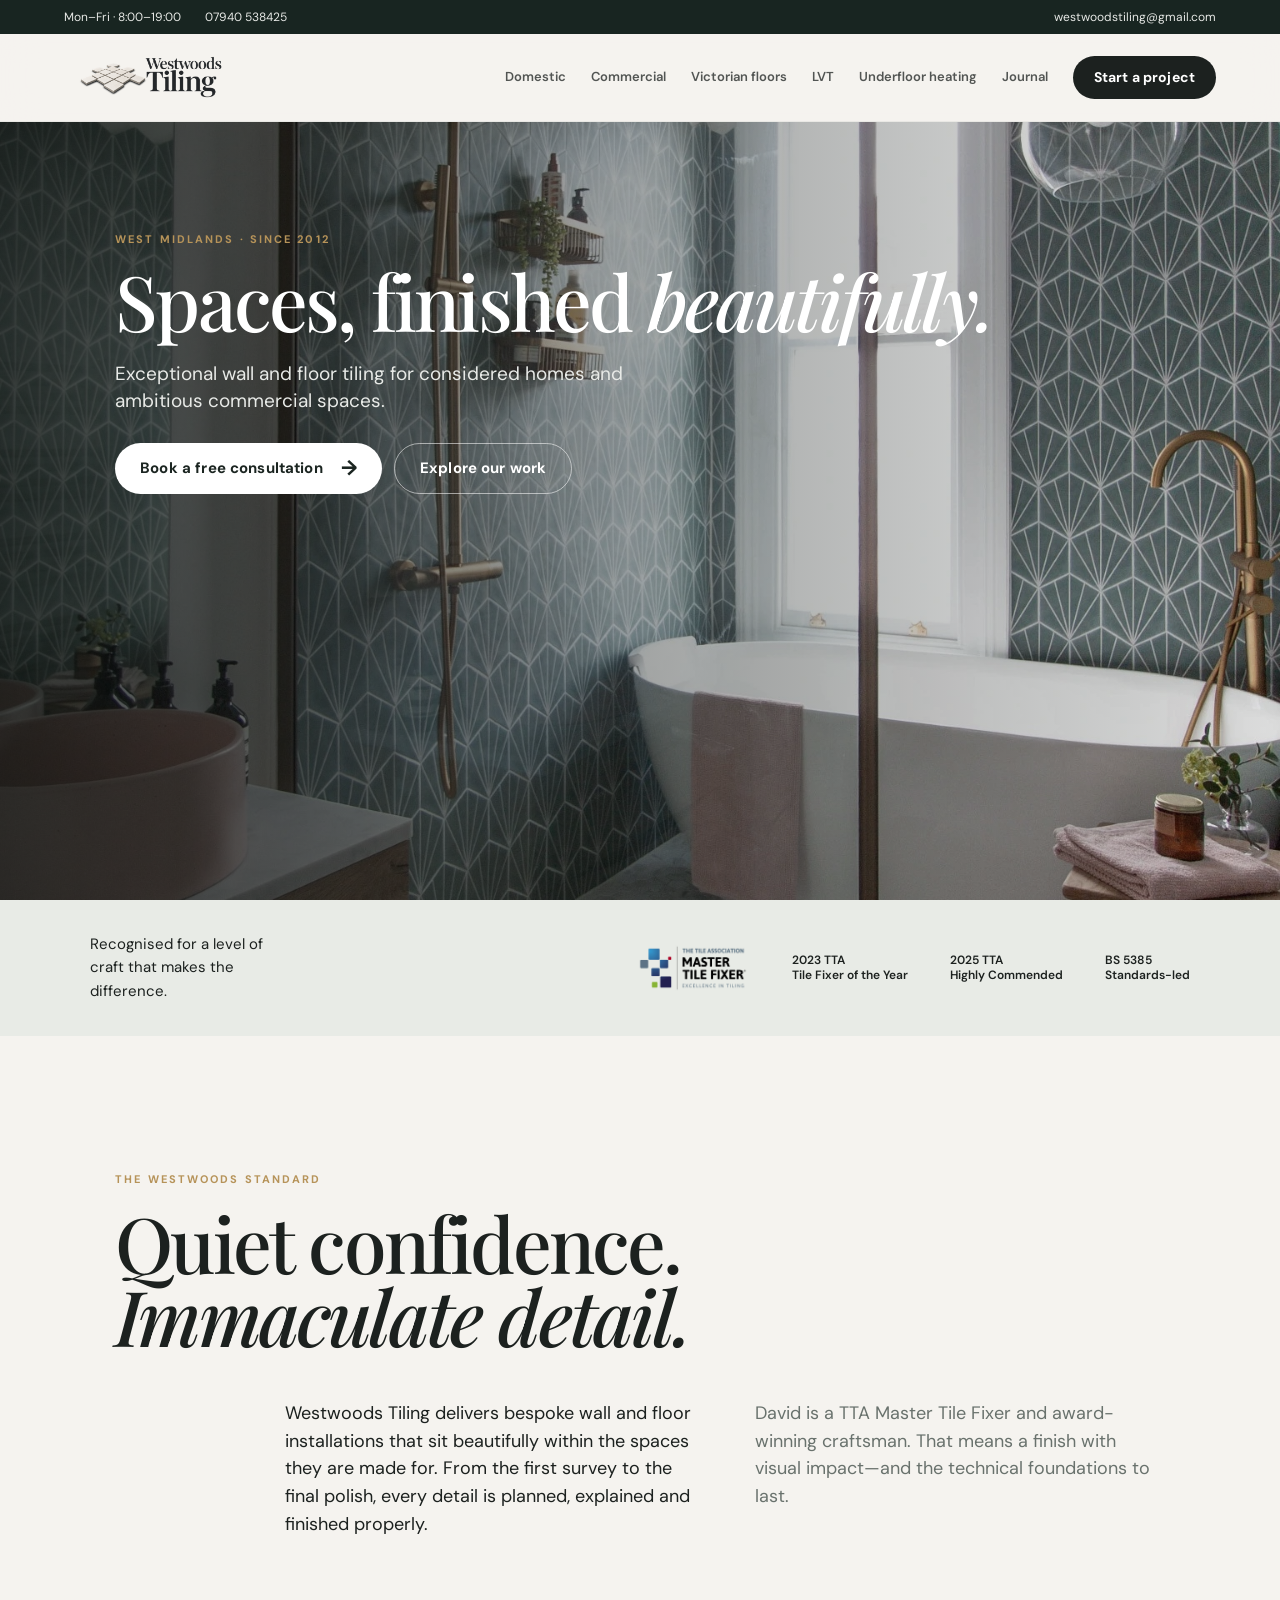
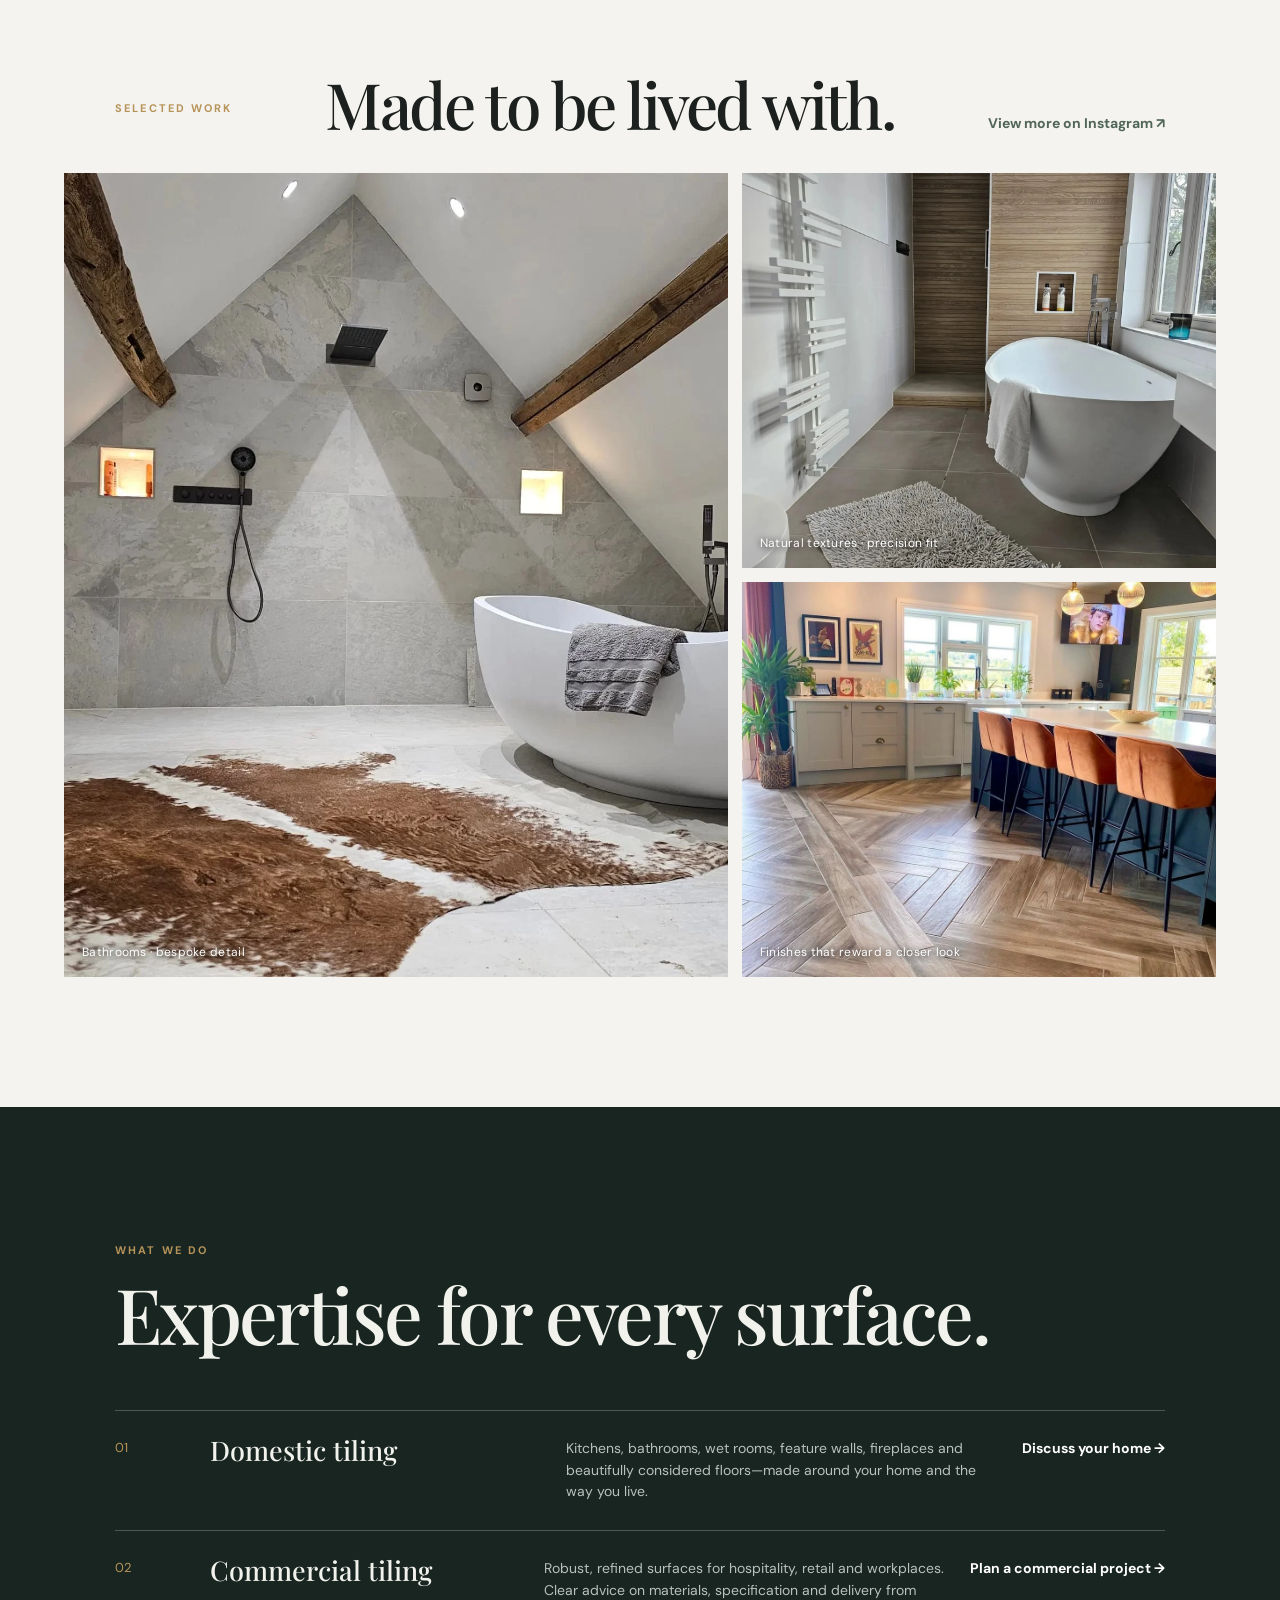
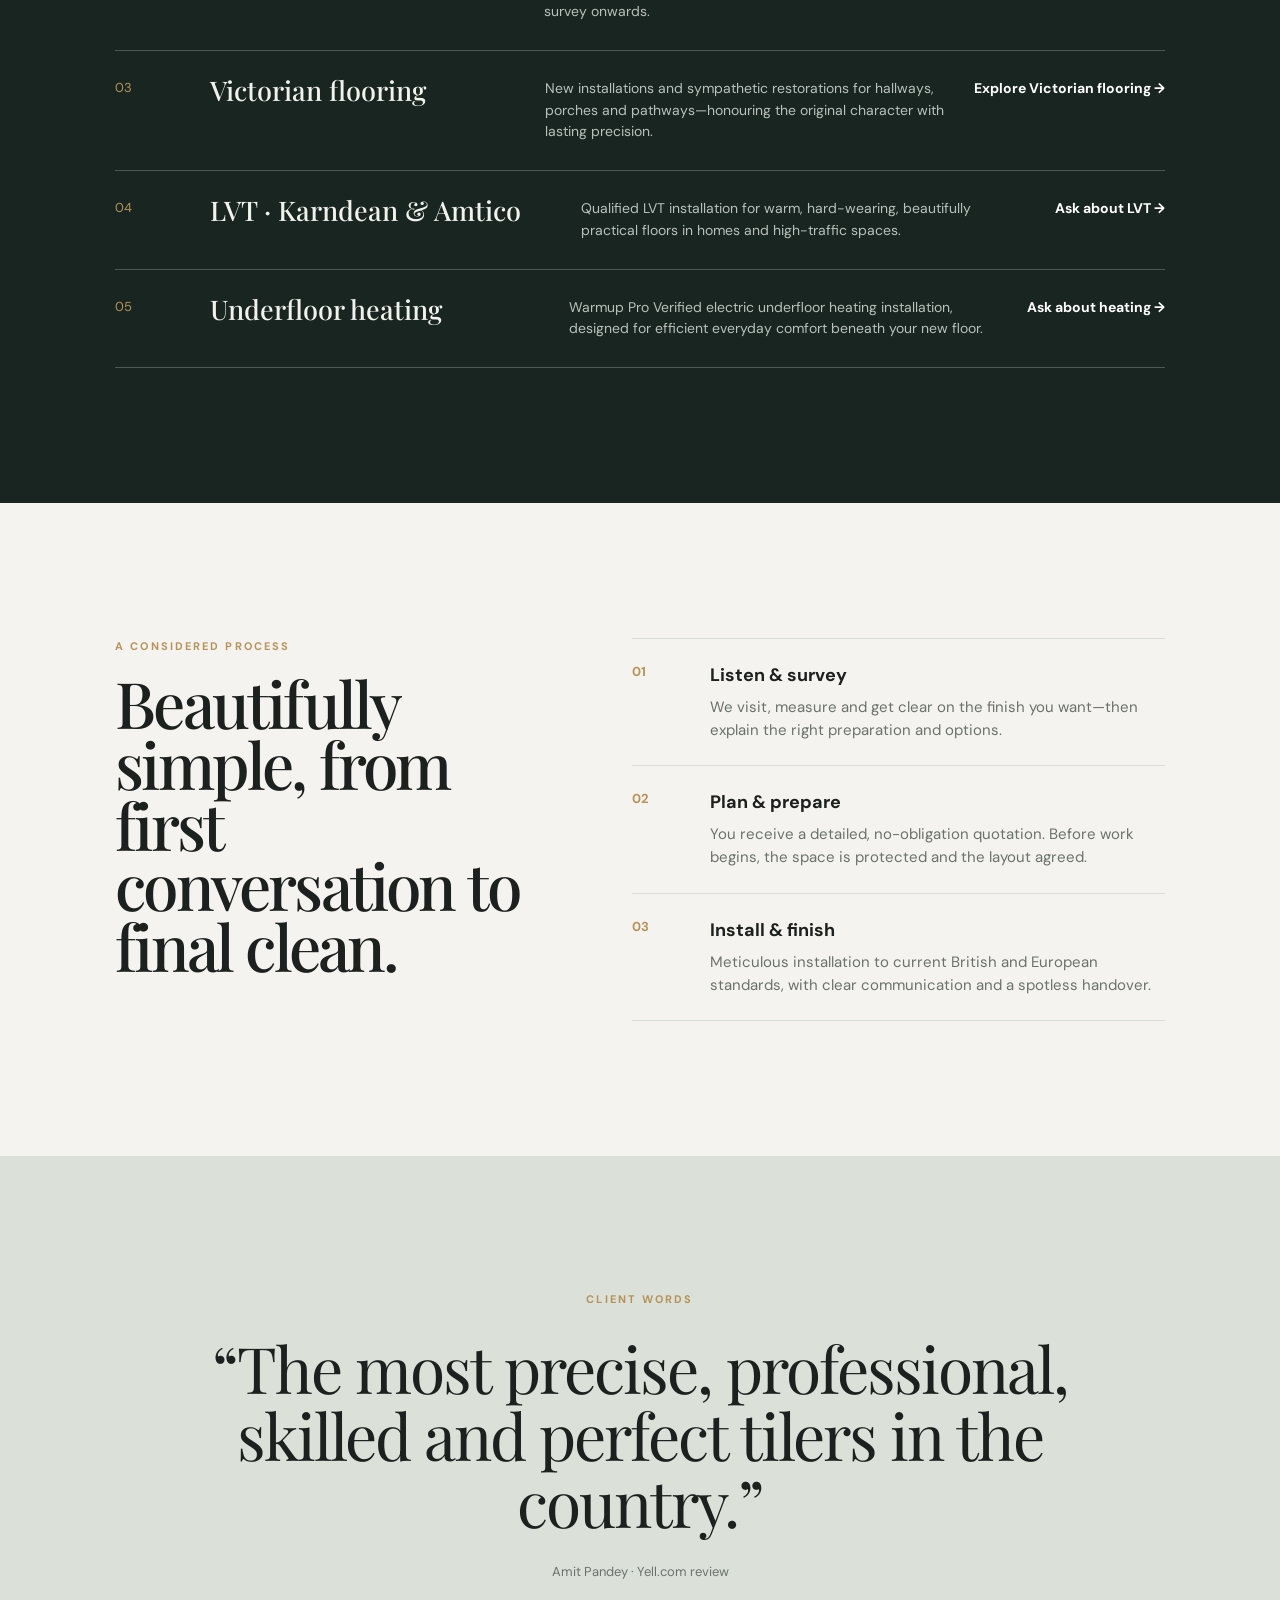
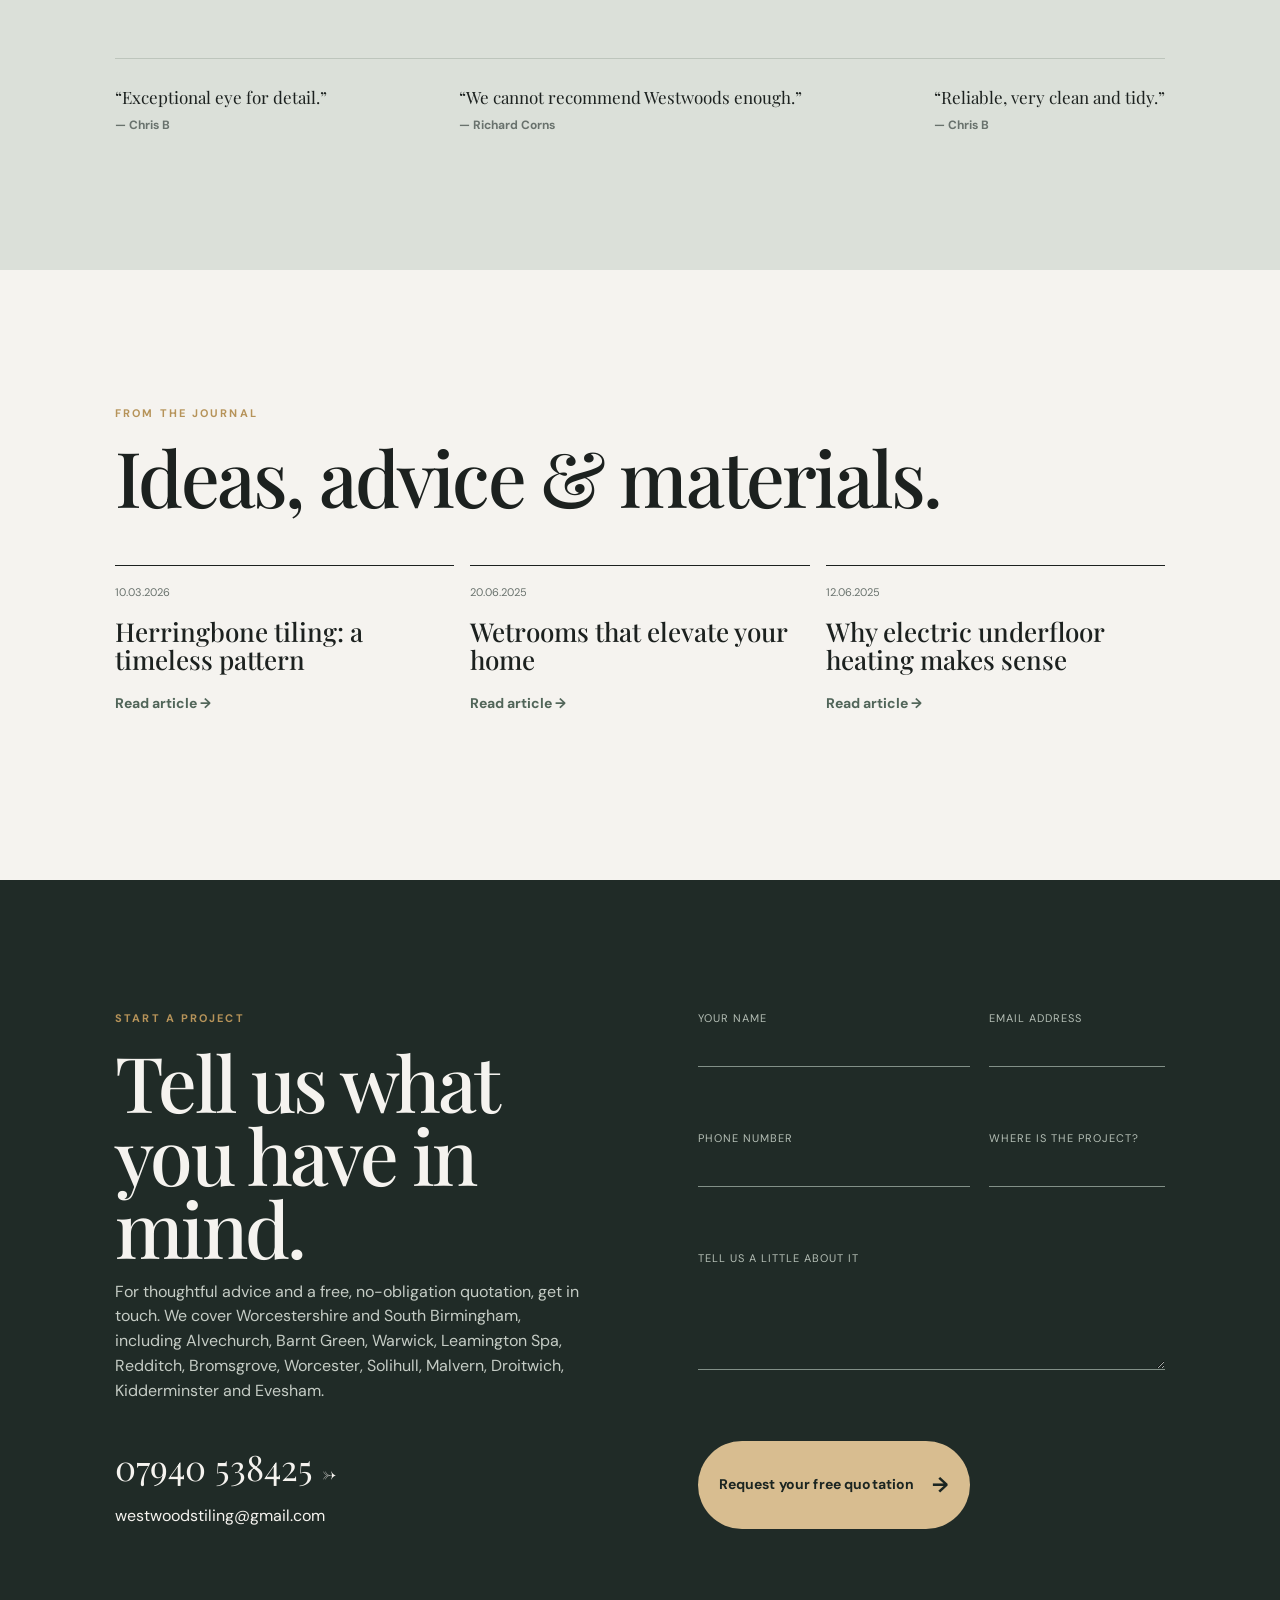
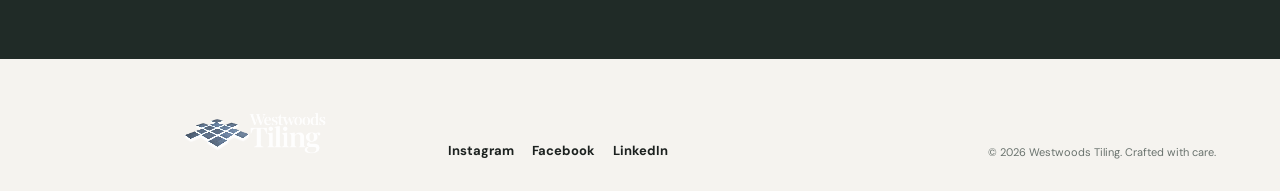
==== commit b2fae52d: "Expand hero and refresh stylesheet" ====
--- a/index.html
+++ b/index.html
@@ -6,7 +6,7 @@
   <title>Westwoods Tiling | Award-winning craftsmanship</title>
   <link rel="preconnect" href="https://fonts.googleapis.com"><link rel="preconnect" href="https://fonts.gstatic.com" crossorigin>
   <link href="https://fonts.googleapis.com/css2?family=DM+Sans:wght@400;500;600;700&family=Playfair+Display:wght@500;600&display=swap" rel="stylesheet">
-  <link rel="stylesheet" href="assets/styles.css?v=20260831-3">
+  <link rel="stylesheet" href="assets/styles.css?v=20260831-4">
 </head>
 <body>
   <div class="utility"><span>Mon–Fri · 8:00–19:00</span><a href="tel:07940538425">07940 538425</a><a href="mailto:westwoodstiling@gmail.com">westwoodstiling@gmail.com</a></div>
--- a/assets/styles.css
+++ b/assets/styles.css
@@ -6,3 +6,4 @@
 body{text-rendering:auto}.brand img{width:176px;max-height:54px;object-fit:contain}.hero-copy{top:31%;transform:none}.button,.nav-cta{font-family:'DM Sans',Arial,sans-serif;text-rendering:auto;filter:none;backdrop-filter:none;transform:none}@media(max-width:800px){.brand img{width:148px}.hero-copy{top:28%}}
 @media(min-width:801px){.hero-copy{top:14%;transform:none}.hero h1{font-size:clamp(52px,7vw,90px)}}.review-wall{padding:130px 9vw;background:#f1eee8}.review-wall h2{font:500 clamp(45px,5vw,76px)/.98 'Playfair Display';letter-spacing:-2px;margin:0 0 58px}.review-grid{display:grid;grid-template-columns:repeat(3,1fr);gap:16px}.review-grid article{background:#fff;padding:32px;min-height:265px;display:flex;flex-direction:column}.review-grid q{font:500 22px/1.2 'Playfair Display';letter-spacing:-.6px}.review-grid b{margin-top:auto;padding-top:26px;font-size:13px}.review-grid small{font-size:11px;color:var(--muted);margin-top:4px}@media(max-width:800px){.review-wall{padding:75px 24px}.review-grid{display:block}.review-grid article{min-height:0;margin-bottom:10px}.review-grid q{font-size:20px}}
 @media(min-width:801px){.hero-copy{top:13%}.hero h1{font-size:clamp(48px,5.5vw,76px);line-height:.94}.hero-copy>p:not(.eyebrow){margin:18px 0 22px;font-size:17px}.scroll{display:none}}
+@media(min-width:801px){.hero-copy{top:14%;max-width:900px}.hero h1{font-size:clamp(60px,6vw,100px);line-height:.91}.hero-copy>p:not(.eyebrow){max-width:590px;margin:24px 0 28px;font-size:19px;line-height:1.45}.hero-copy .button{font-size:15px;padding:15px 25px}}
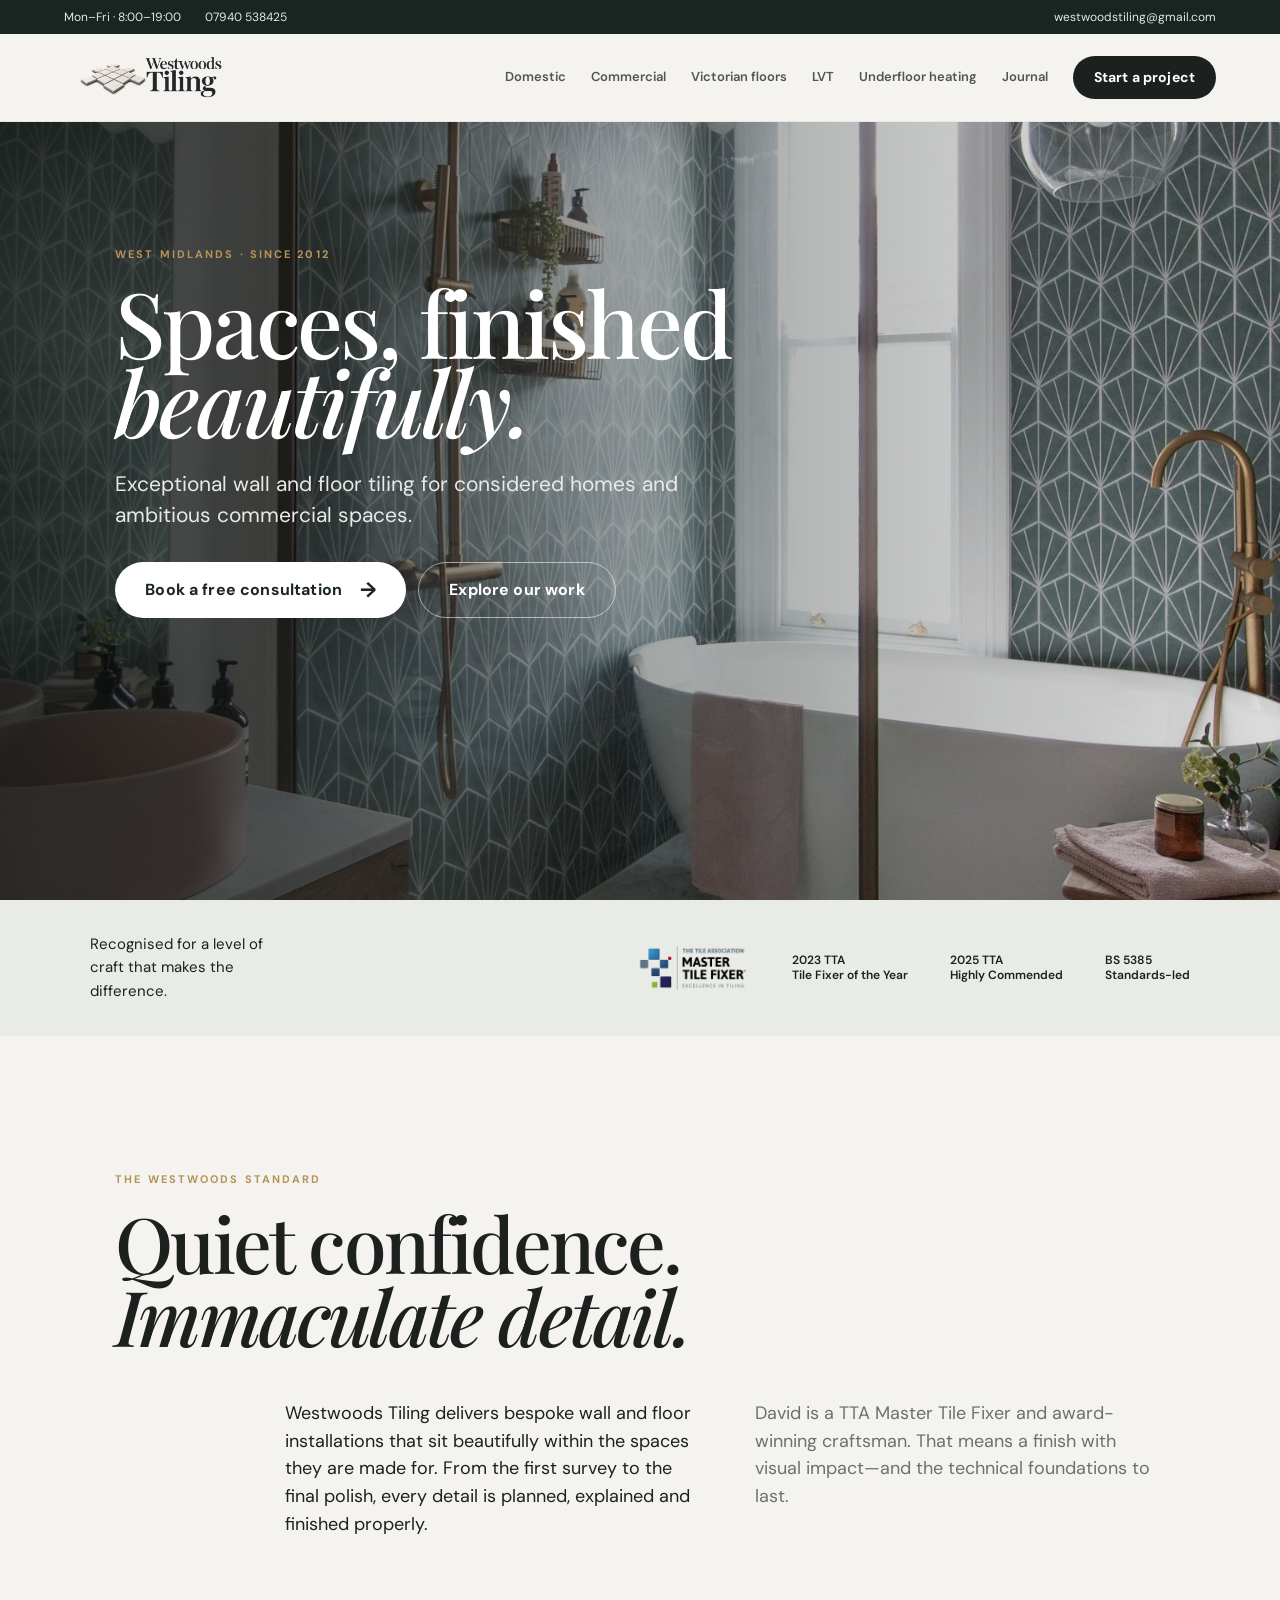
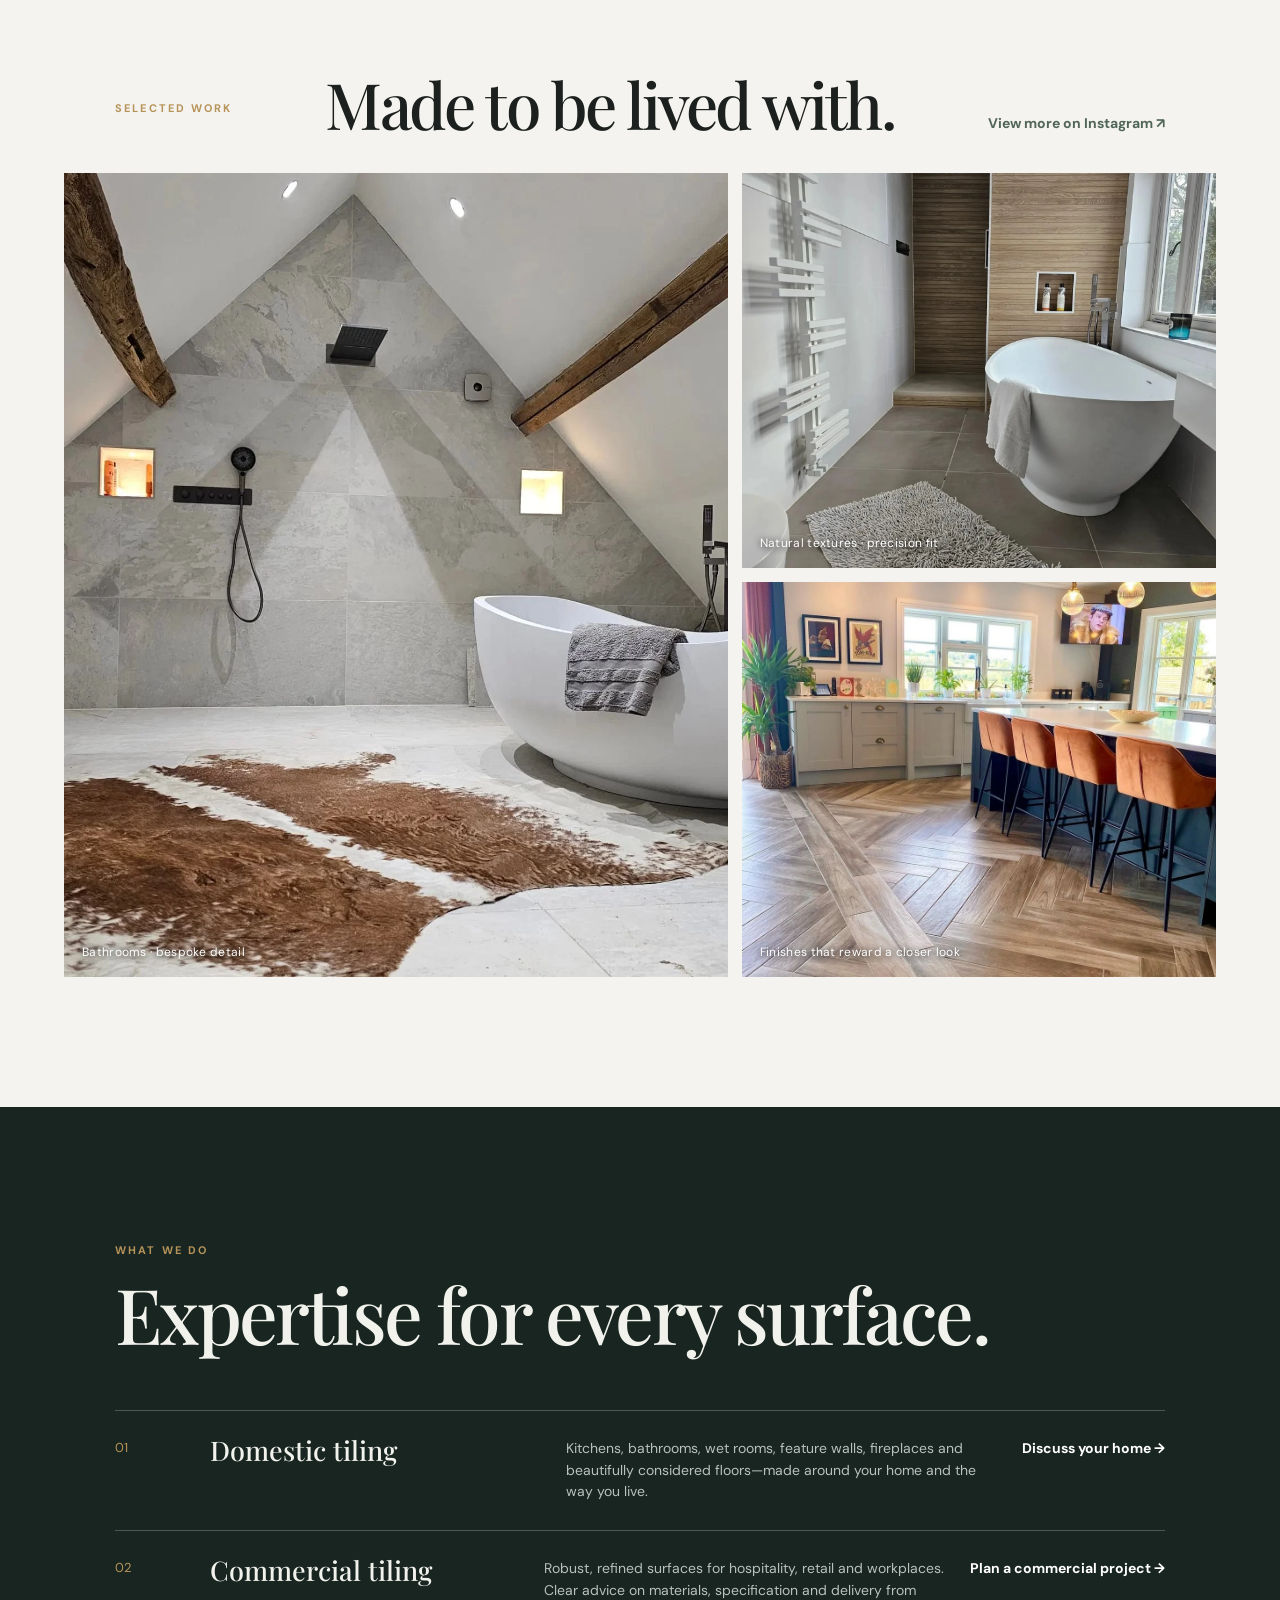
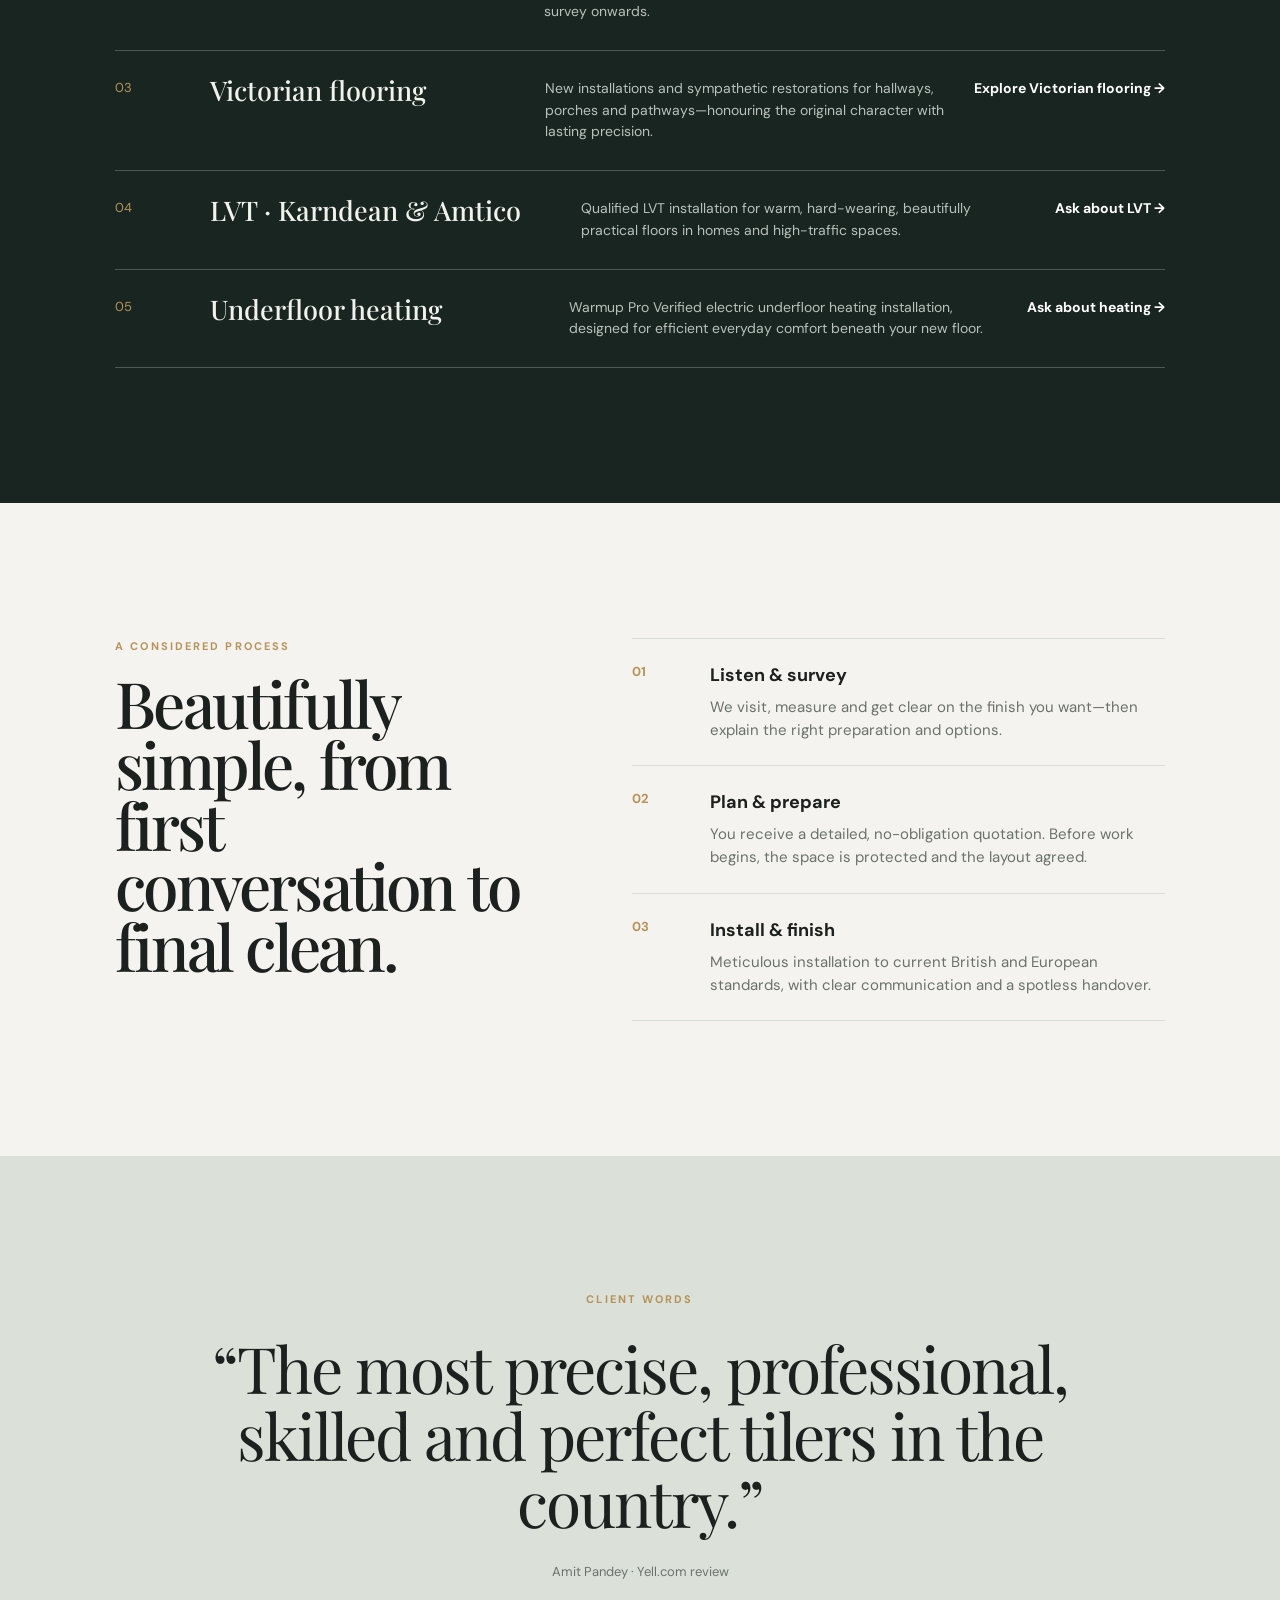
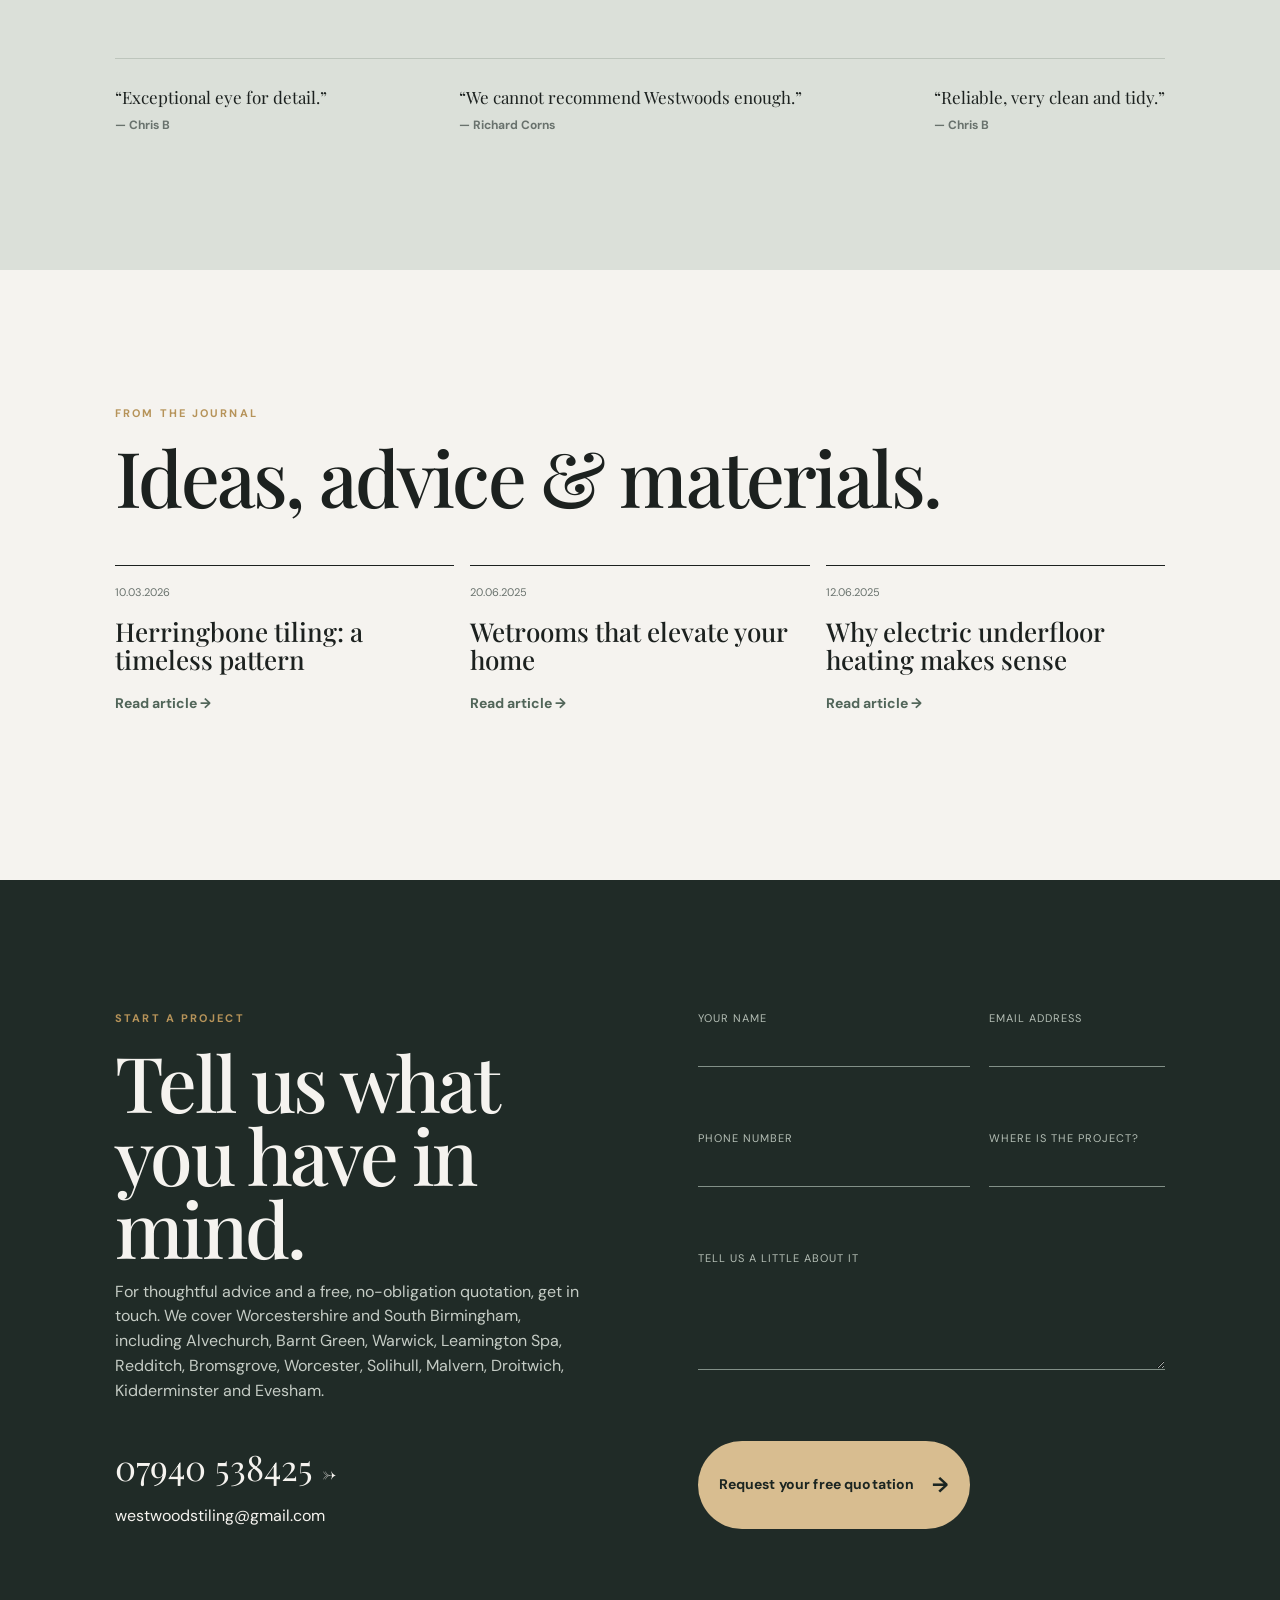
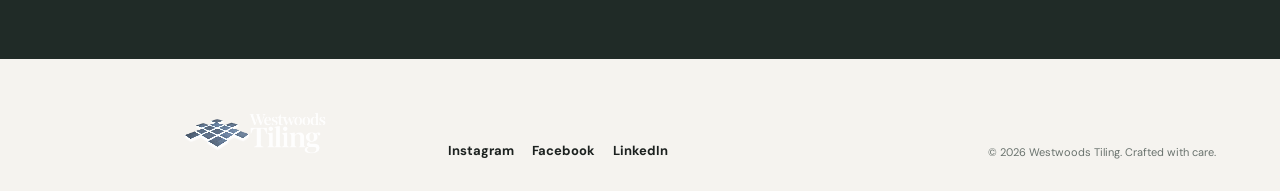
==== commit 9f028f2c: "Force fresh site assets after publish" ====
--- a/index.html
+++ b/index.html
@@ -2,11 +2,11 @@
 <html lang="en-GB">
 <head>
   <meta charset="utf-8"><meta name="viewport" content="width=device-width,initial-scale=1">
-  <meta name="description" content="Award-winning bespoke wall and floor tiling across Worcestershire and South Birmingham.">
+  <meta name="description" content="Award-winning bespoke wall and floor tiling across Worcestershire and South Birmingham."><meta http-equiv="Cache-Control" content="no-cache, no-store, must-revalidate">
   <title>Westwoods Tiling | Award-winning craftsmanship</title>
   <link rel="preconnect" href="https://fonts.googleapis.com"><link rel="preconnect" href="https://fonts.gstatic.com" crossorigin>
   <link href="https://fonts.googleapis.com/css2?family=DM+Sans:wght@400;500;600;700&family=Playfair+Display:wght@500;600&display=swap" rel="stylesheet">
-  <link rel="stylesheet" href="assets/styles.css?v=20260831-4">
+  <link rel="stylesheet" href="assets/styles.css?v=20260831-5">
 </head>
 <body>
   <div class="utility"><span>Mon–Fri · 8:00–19:00</span><a href="tel:07940538425">07940 538425</a><a href="mailto:westwoodstiling@gmail.com">westwoodstiling@gmail.com</a></div>
--- a/assets/styles.css
+++ b/assets/styles.css
@@ -7,3 +7,4 @@
 @media(min-width:801px){.hero-copy{top:14%;transform:none}.hero h1{font-size:clamp(52px,7vw,90px)}}.review-wall{padding:130px 9vw;background:#f1eee8}.review-wall h2{font:500 clamp(45px,5vw,76px)/.98 'Playfair Display';letter-spacing:-2px;margin:0 0 58px}.review-grid{display:grid;grid-template-columns:repeat(3,1fr);gap:16px}.review-grid article{background:#fff;padding:32px;min-height:265px;display:flex;flex-direction:column}.review-grid q{font:500 22px/1.2 'Playfair Display';letter-spacing:-.6px}.review-grid b{margin-top:auto;padding-top:26px;font-size:13px}.review-grid small{font-size:11px;color:var(--muted);margin-top:4px}@media(max-width:800px){.review-wall{padding:75px 24px}.review-grid{display:block}.review-grid article{min-height:0;margin-bottom:10px}.review-grid q{font-size:20px}}
 @media(min-width:801px){.hero-copy{top:13%}.hero h1{font-size:clamp(48px,5.5vw,76px);line-height:.94}.hero-copy>p:not(.eyebrow){margin:18px 0 22px;font-size:17px}.scroll{display:none}}
 @media(min-width:801px){.hero-copy{top:14%;max-width:900px}.hero h1{font-size:clamp(60px,6vw,100px);line-height:.91}.hero-copy>p:not(.eyebrow){max-width:590px;margin:24px 0 28px;font-size:19px;line-height:1.45}.hero-copy .button{font-size:15px;padding:15px 25px}}
+@media(min-width:1200px){.hero-copy{top:16%;max-width:1020px}.hero h1{font-size:clamp(78px,7.1vw,128px);line-height:.88}.hero-copy>p:not(.eyebrow){max-width:650px;font-size:21px;margin:28px 0 32px}.hero-copy .button{font-size:16px;padding:17px 30px}}
